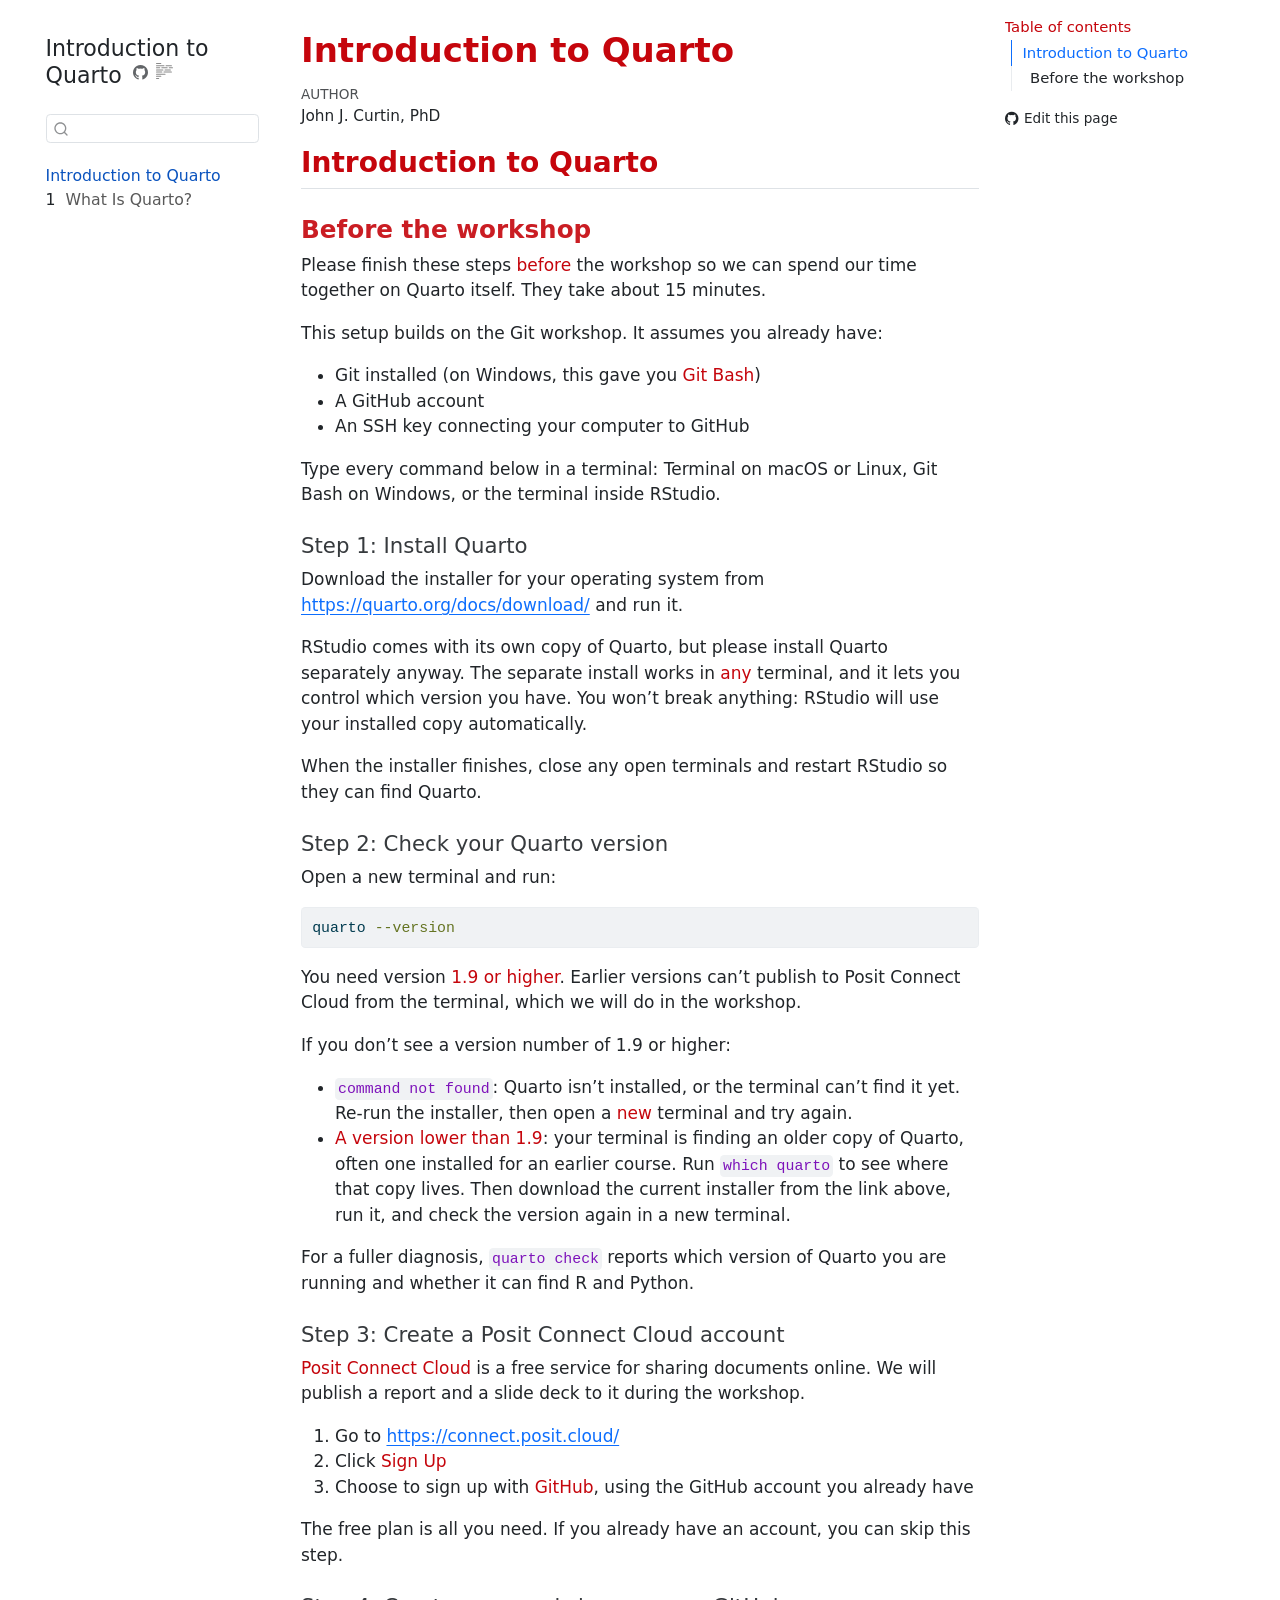
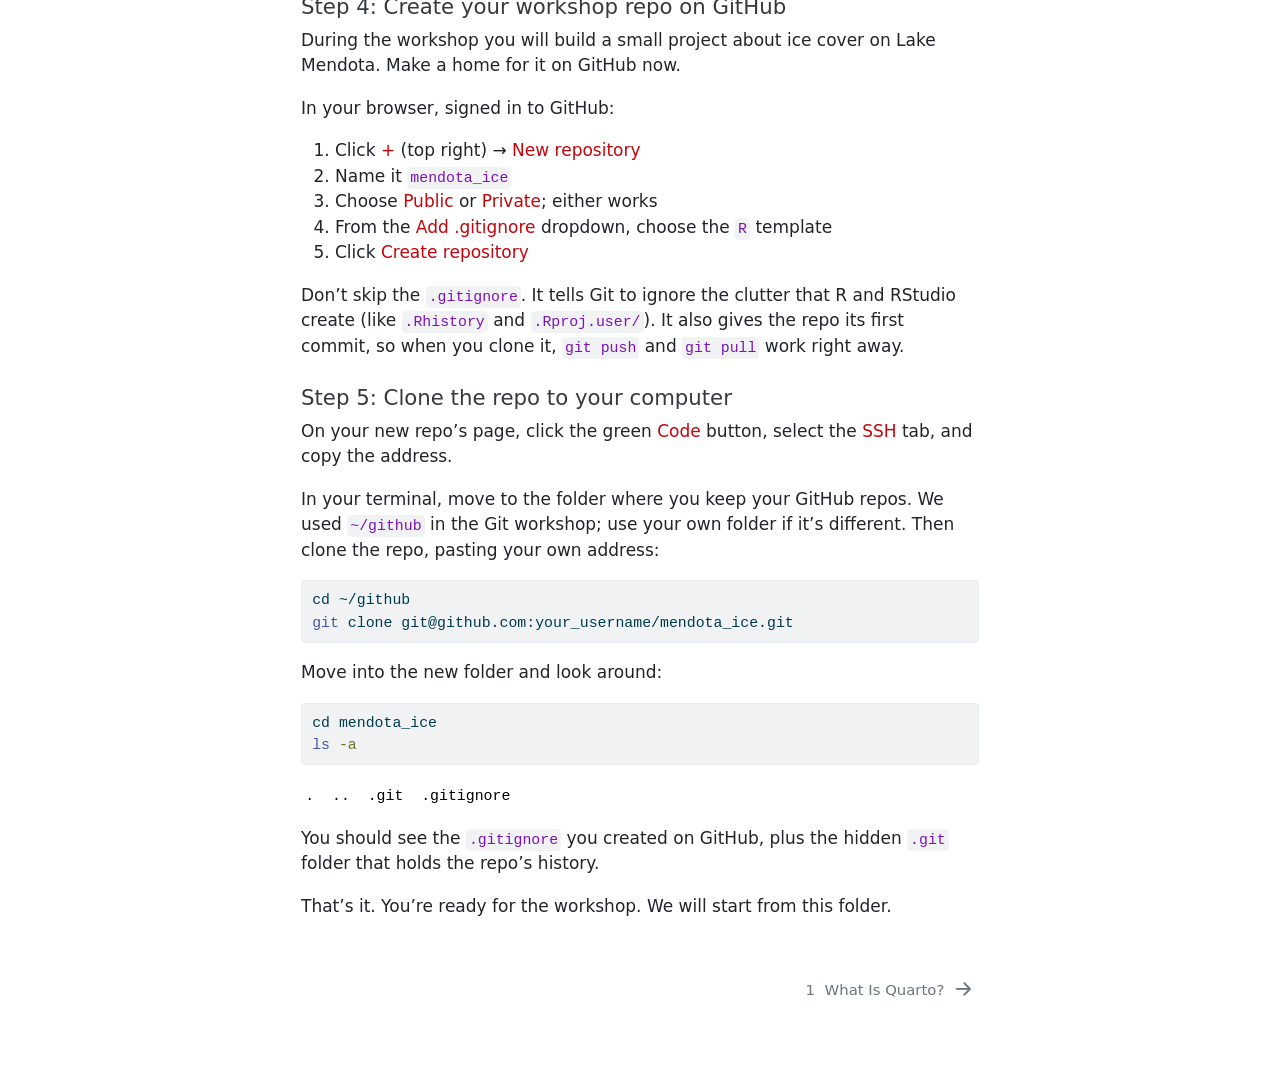
==== index.html @ 473c8447 "Built site for gh-pages" ====
<!DOCTYPE html>
<html xmlns="http://www.w3.org/1999/xhtml" lang="en" xml:lang="en"><head>

<meta charset="utf-8">
<meta name="generator" content="quarto-1.11.9">

<meta name="viewport" content="width=device-width, initial-scale=1.0, user-scalable=yes">

<meta name="author" content="John J. Curtin, PhD">

<title>Introduction to Quarto</title>
<style>
/* Default styles provided by pandoc.
** See https://pandoc.org/MANUAL.html#variables-for-html for config info.
*/
span.smallcaps{font-variant: small-caps;}
div.columns{display: flex; gap: 1.5em;}
div.column{flex: auto;}
@media screen {
div.columns{gap: min(4vw, 1.5em);}
div.column{overflow-x: auto;}
}
div.hanging-indent{margin-left: 1.5em; text-indent: -1.5em;}
ul.task-list{list-style: none;}
ul.task-list li input[type="checkbox"] {
  width: 0.8em;
  margin: 0 0.8em 0.2em -1em; /* quarto-specific, see https://github.com/quarto-dev/quarto-cli/issues/4556 */ 
  vertical-align: middle;
}
/* CSS for syntax highlighting */
html { -webkit-text-size-adjust: 100%; }
pre > code.sourceCode { white-space: pre; position: relative; }
pre > code.sourceCode > span { display: inline-block; line-height: 1.25; }
pre > code.sourceCode > span:empty { height: 1.2em; }
.sourceCode { overflow: visible; }
code.sourceCode > span { color: inherit; text-decoration: inherit; }
div.sourceCode { margin: 1em 0; }
pre.sourceCode { margin: 0; }
@media screen {
div.sourceCode { overflow: auto; }
}
@media print {
pre > code.sourceCode { white-space: pre-wrap; }
pre > code.sourceCode > span { text-indent: -5em; padding-left: 5em; }
}
pre.numberSource code
  { counter-reset: source-line 0; }
pre.numberSource code > span
  { position: relative; left: -4em; counter-increment: source-line; }
pre.numberSource code > span > a:first-child::before
  { content: counter(source-line);
    position: relative; left: -1em; text-align: right; vertical-align: baseline;
    border: none; display: inline-block;
    -webkit-touch-callout: none; -webkit-user-select: none;
    -khtml-user-select: none; -moz-user-select: none;
    -ms-user-select: none; user-select: none;
    padding: 0 4px; width: 4em;
  }
pre.numberSource { margin-left: 3em;  padding-left: 4px; }
div.sourceCode
  {   }
@media screen {
pre > code.sourceCode > span > a:first-child::before { text-decoration: underline; }
}
</style>


<script src="site_libs/quarto-nav/quarto-nav.js"></script>
<script src="site_libs/quarto-nav/headroom.min.js"></script>
<script src="site_libs/clipboard/clipboard.min.js"></script>
<script src="site_libs/quarto-search/autocomplete.umd.js"></script>
<script src="site_libs/quarto-search/fuse.min.js"></script>
<script src="site_libs/quarto-search/quarto-search.js"></script>
<meta name="quarto:offset" content="./">
<link href="./01_intro.html" rel="next">
<script src="site_libs/quarto-html/quarto.js" type="module"></script>
<script src="site_libs/quarto-html/tabsets/tabsets.js" type="module"></script>
<script src="site_libs/quarto-html/scrollable-regions/scrollable-regions.js" type="module"></script>
<script src="site_libs/quarto-html/popper.min.js"></script>
<script src="site_libs/quarto-html/tippy.umd.min.js"></script>
<script src="site_libs/quarto-html/anchor.min.js"></script>
<link href="site_libs/quarto-html/tippy.css" rel="stylesheet">
<link href="site_libs/quarto-html/quarto-syntax-highlighting-63b5708e65d6cd79cd7618c58d0c21e7.css" rel="stylesheet" id="quarto-text-highlighting-styles">
<script src="site_libs/bootstrap/bootstrap.min.js"></script>
<link href="site_libs/bootstrap/bootstrap-icons.css" rel="stylesheet">
<link href="site_libs/bootstrap/bootstrap-1d8401ff0d8d4c39815efe9fd2eba9a8.min.css" rel="stylesheet" append-hash="true" id="quarto-bootstrap" data-mode="light">
<script id="quarto-search-options" type="application/json">{
  "location": "sidebar",
  "copy-button": false,
  "collapse-after": 3,
  "panel-placement": "start",
  "type": "textbox",
  "limit": 50,
  "keyboard-shortcut": [
    "f",
    "/",
    "s"
  ],
  "show-item-context": false,
  "language": {
    "search-no-results-text": "No results",
    "search-matching-documents-text": "matching documents",
    "search-copy-link-title": "Copy link to search",
    "search-hide-matches-text": "Hide additional matches",
    "search-more-match-text": "more match in this document",
    "search-more-matches-text": "more matches in this document",
    "search-clear-button-title": "Clear",
    "search-text-placeholder": "",
    "search-detached-cancel-button-title": "Cancel",
    "search-submit-button-title": "Submit",
    "search-label": "Search"
  }
}</script>


<link rel="stylesheet" href="book.css">
<link rel="stylesheet" href="utilities.css">
</head>

<body class="nav-sidebar floating quarto-light"><a id="quarto-skip-link" class="visually-hidden-focusable" href="#quarto-document-content">Skip to main content</a>

<div id="quarto-search-results"></div>
  <header id="quarto-header" class="headroom fixed-top">
  <nav class="quarto-secondary-nav" aria-label="Toolbar">
    <div class="container-fluid d-flex">
      <button type="button" class="quarto-btn-toggle btn" data-bs-toggle="collapse" role="button" data-bs-target=".quarto-sidebar-collapse-item" aria-controls="quarto-sidebar" aria-expanded="false" aria-label="Toggle sidebar navigation" onclick="if (window.quartoToggleHeadroom) { window.quartoToggleHeadroom(); }">
        <i class="bi bi-layout-text-sidebar-reverse"></i>
      </button>
        <nav class="quarto-page-breadcrumbs" aria-label="Breadcrumbs"><ol class="breadcrumb"><li class="breadcrumb-item"><a href="./index.html">Introduction to Quarto</a></li></ol></nav>
        <a class="flex-grow-1" data-bs-toggle="collapse" data-bs-target=".quarto-sidebar-collapse-item" onclick="if (window.quartoToggleHeadroom) { window.quartoToggleHeadroom(); }">      
        </a>
      <button type="button" class="btn quarto-search-button" aria-label="Search" onclick="window.quartoOpenSearch();">
        <i class="bi bi-search"></i>
      </button>
    </div>
  </nav>
</header>
<!-- content -->
<div id="quarto-content" class="quarto-container page-columns page-rows-contents page-layout-article">
<!-- sidebar -->
  <nav id="quarto-sidebar" class="sidebar collapse collapse-horizontal quarto-sidebar-collapse-item sidebar-navigation floating overflow-auto" aria-label="Site">
    <div class="pt-lg-2 mt-2 text-left sidebar-header">
    <div class="sidebar-title mb-0 py-0">
      <a href="./">Introduction to Quarto</a> 
        <div class="sidebar-tools-main">
    <a href="https://github.com/jjcurtin/book_quarto" title="Source Code" class="quarto-navigation-tool px-1" aria-label="Source Code"><i class="bi bi-github"></i></a>
  <a href="" class="quarto-reader-toggle quarto-navigation-tool px-1" onclick="window.quartoToggleReader(); return false;" title="Toggle reader mode">
  <div class="quarto-reader-toggle-btn">
  <i class="bi"></i>
  </div>
</a>
</div>
    </div>
      </div>
        <div class="mt-2 flex-shrink-0 align-items-center">
        <div class="sidebar-search">
        <div id="quarto-search" class="" title="Search"></div>
        </div>
        </div>
    <div class="sidebar-menu-container"> 
    <ul class="list-unstyled mt-1">
        <li class="sidebar-item">
  <div class="sidebar-item-container"> 
  <a href="./index.html" class="sidebar-item-text sidebar-link active">
 <span class="menu-text">Introduction to Quarto</span></a>
  </div>
</li>
        <li class="sidebar-item">
  <div class="sidebar-item-container"> 
  <a href="./01_intro.html" class="sidebar-item-text sidebar-link">
 <span class="menu-text"><span class="chapter-number">1</span>&nbsp; <span class="chapter-title">What Is Quarto?</span></span></a>
  </div>
</li>
    </ul>
    </div>
</nav>
<div id="quarto-sidebar-glass" class="quarto-sidebar-collapse-item" data-bs-toggle="collapse" data-bs-target=".quarto-sidebar-collapse-item"></div>
<!-- margin-sidebar -->
    <div id="quarto-margin-sidebar" class="sidebar margin-sidebar">
        <nav id="TOC" role="doc-toc" aria-labelledby="toc-title" class="toc-active">
    <h2 id="toc-title">Table of contents</h2>
   
  <ul>
  <li><a href="#introduction-to-quarto" id="toc-introduction-to-quarto" class="nav-link active" data-scroll-target="#introduction-to-quarto">Introduction to Quarto</a>
  <ul class="collapse">
  <li><a href="#before-the-workshop" id="toc-before-the-workshop" class="nav-link" data-scroll-target="#before-the-workshop">Before the workshop</a></li>
  </ul></li>
  </ul>
<div class="toc-actions"><ul><li><a href="https://github.com/jjcurtin/book_quarto/edit/main/index.qmd" class="toc-action"><i class="bi bi-github"></i>Edit this page</a></li></ul></div></nav>
    </div>
<!-- main -->
<main class="content" id="quarto-document-content" tabindex="-1">

<header id="title-block-header" class="quarto-title-block default">
<div class="quarto-title">
<h1 class="title">Introduction to Quarto</h1>
</div>



<div class="quarto-title-meta">

    <div>
    <div class="quarto-title-meta-heading">Author</div>
    <div class="quarto-title-meta-contents">
             <p>John J. Curtin, PhD </p>
          </div>
  </div>
    
  
    
  </div>
  


</header>


<section id="introduction-to-quarto" class="level2 unnumbered">
<h2 class="unnumbered anchored" data-anchor-id="introduction-to-quarto">Introduction to Quarto</h2>
<!-- TODO: landing-page intro, how the book is organized (live vs. reference units), and the slide deck links table (see book_git/index.qmd) -->
<section id="before-the-workshop" class="level3">
<h3 class="anchored" data-anchor-id="before-the-workshop">Before the workshop</h3>
<p>Please finish these steps <span class="uwred">before</span> the workshop so we can spend our time together on Quarto itself. They take about 15 minutes.</p>
<p>This setup builds on the Git workshop. It assumes you already have:</p>
<ul>
<li>Git installed (on Windows, this gave you <span class="uwred">Git Bash</span>)</li>
<li>A GitHub account</li>
<li>An SSH key connecting your computer to GitHub</li>
</ul>
<p>Type every command below in a terminal: Terminal on macOS or Linux, Git Bash on Windows, or the terminal inside RStudio.</p>
<section id="step-1-install-quarto" class="level4">
<h4 class="anchored" data-anchor-id="step-1-install-quarto">Step 1: Install Quarto</h4>
<p>Download the installer for your operating system from <a href="https://quarto.org/docs/download/" class="uri">https://quarto.org/docs/download/</a> and run it.</p>
<p>RStudio comes with its own copy of Quarto, but please install Quarto separately anyway. The separate install works in <span class="uwred">any</span> terminal, and it lets you control which version you have. You won’t break anything: RStudio will use your installed copy automatically.</p>
<p>When the installer finishes, close any open terminals and restart RStudio so they can find Quarto.</p>
</section>
<section id="step-2-check-your-quarto-version" class="level4">
<h4 class="anchored" data-anchor-id="step-2-check-your-quarto-version">Step 2: Check your Quarto version</h4>
<p>Open a new terminal and run:</p>
<div class="code-copy-outer-scaffold"><div class="sourceCode" id="cb1"><pre class="sourceCode bash code-with-copy"><code class="sourceCode bash"><span id="cb1-1"><a href="#cb1-1" aria-hidden="true" tabindex="-1"></a><span class="ex">quarto</span> <span class="at">--version</span></span></code></pre></div><button title="Copy to Clipboard" class="code-copy-button"><i class="bi"></i></button></div>
<p>You need version <span class="uwred">1.9 or higher</span>. Earlier versions can’t publish to Posit Connect Cloud from the terminal, which we will do in the workshop.</p>
<p>If you don’t see a version number of 1.9 or higher:</p>
<ul>
<li><span class="uwred"><code>command not found</code></span>: Quarto isn’t installed, or the terminal can’t find it yet. Re-run the installer, then open a <span class="uwred">new</span> terminal and try again.</li>
<li><span class="uwred">A version lower than 1.9</span>: your terminal is finding an older copy of Quarto, often one installed for an earlier course. Run <code>which quarto</code> to see where that copy lives. Then download the current installer from the link above, run it, and check the version again in a new terminal.</li>
</ul>
<p>For a fuller diagnosis, <code>quarto check</code> reports which version of Quarto you are running and whether it can find R and Python.</p>
</section>
<section id="step-3-create-a-posit-connect-cloud-account" class="level4">
<h4 class="anchored" data-anchor-id="step-3-create-a-posit-connect-cloud-account">Step 3: Create a Posit Connect Cloud account</h4>
<p><span class="uwred">Posit Connect Cloud</span> is a free service for sharing documents online. We will publish a report and a slide deck to it during the workshop.</p>
<ol type="1">
<li>Go to <a href="https://connect.posit.cloud/" class="uri">https://connect.posit.cloud/</a></li>
<li>Click <span class="uwred">Sign Up</span></li>
<li>Choose to sign up with <span class="uwred">GitHub</span>, using the GitHub account you already have</li>
</ol>
<p>The free plan is all you need. If you already have an account, you can skip this step.</p>
</section>
<section id="step-4-create-your-workshop-repo-on-github" class="level4">
<h4 class="anchored" data-anchor-id="step-4-create-your-workshop-repo-on-github">Step 4: Create your workshop repo on GitHub</h4>
<p>During the workshop you will build a small project about ice cover on Lake Mendota. Make a home for it on GitHub now.</p>
<p>In your browser, signed in to GitHub:</p>
<ol type="1">
<li>Click <span class="uwred">+</span> (top right) → <span class="uwred">New repository</span></li>
<li>Name it <span class="uwred"><code>mendota_ice</code></span></li>
<li>Choose <span class="uwred">Public</span> or <span class="uwred">Private</span>; either works</li>
<li>From the <span class="uwred">Add .gitignore</span> dropdown, choose the <span class="uwred"><code>R</code></span> template</li>
<li>Click <span class="uwred">Create repository</span></li>
</ol>
<p>Don’t skip the <code>.gitignore</code>. It tells Git to ignore the clutter that R and RStudio create (like <code>.Rhistory</code> and <code>.Rproj.user/</code>). It also gives the repo its first commit, so when you clone it, <code>git push</code> and <code>git pull</code> work right away.</p>
</section>
<section id="step-5-clone-the-repo-to-your-computer" class="level4">
<h4 class="anchored" data-anchor-id="step-5-clone-the-repo-to-your-computer">Step 5: Clone the repo to your computer</h4>
<p>On your new repo’s page, click the green <span class="uwred">Code</span> button, select the <span class="uwred">SSH</span> tab, and copy the address.</p>
<p>In your terminal, move to the folder where you keep your GitHub repos. We used <code>~/github</code> in the Git workshop; use your own folder if it’s different. Then clone the repo, pasting your own address:</p>
<div class="code-copy-outer-scaffold"><div class="sourceCode" id="cb2"><pre class="sourceCode bash code-with-copy"><code class="sourceCode bash"><span id="cb2-1"><a href="#cb2-1" aria-hidden="true" tabindex="-1"></a><span class="bu">cd</span> ~/github</span>
<span id="cb2-2"><a href="#cb2-2" aria-hidden="true" tabindex="-1"></a><span class="fu">git</span> clone git@github.com:your_username/mendota_ice.git</span></code></pre></div><button title="Copy to Clipboard" class="code-copy-button"><i class="bi"></i></button></div>
<p>Move into the new folder and look around:</p>
<div class="code-copy-outer-scaffold"><div class="sourceCode" id="cb3"><pre class="sourceCode bash code-with-copy"><code class="sourceCode bash"><span id="cb3-1"><a href="#cb3-1" aria-hidden="true" tabindex="-1"></a><span class="bu">cd</span> mendota_ice</span>
<span id="cb3-2"><a href="#cb3-2" aria-hidden="true" tabindex="-1"></a><span class="fu">ls</span> <span class="at">-a</span></span></code></pre></div><button title="Copy to Clipboard" class="code-copy-button"><i class="bi"></i></button></div>
<pre><code>.  ..  .git  .gitignore</code></pre>
<p>You should see the <code>.gitignore</code> you created on GitHub, plus the hidden <code>.git</code> folder that holds the repo’s history.</p>
<p>That’s it. You’re ready for the workshop. We will start from this folder.</p>


</section>
</section>
</section>

</main> <!-- /main -->
<script id="quarto-html-after-body" type="application/javascript">
  window.document.addEventListener("DOMContentLoaded", function (event) {
    const icon = "";
    const anchorJS = new window.AnchorJS();
    anchorJS.options = {
      placement: 'right',
      icon: icon
    };
    anchorJS.add('.anchored');
    const isCodeAnnotation = (el) => {
      for (const clz of el.classList) {
        if (clz.startsWith('code-annotation-')) {                     
          return true;
        }
      }
      return false;
    }
    const onCopySuccess = function(e) {
      // button target
      const button = e.trigger;
      // don't keep focus
      button.blur();
      // flash "checked"
      button.classList.add('code-copy-button-checked');
      var currentTitle = button.getAttribute("title");
      button.setAttribute("title", "Copied!");
      let tooltip;
      if (window.bootstrap) {
        button.setAttribute("data-bs-toggle", "tooltip");
        button.setAttribute("data-bs-placement", "left");
        button.setAttribute("data-bs-title", "Copied!");
        tooltip = new bootstrap.Tooltip(button, 
          { trigger: "manual", 
            customClass: "code-copy-button-tooltip",
            offset: [0, -8]});
        tooltip.show();    
      }
      setTimeout(function() {
        if (tooltip) {
          tooltip.hide();
          button.removeAttribute("data-bs-title");
          button.removeAttribute("data-bs-toggle");
          button.removeAttribute("data-bs-placement");
        }
        button.setAttribute("title", currentTitle);
        button.classList.remove('code-copy-button-checked');
      }, 1000);
      // clear code selection
      e.clearSelection();
    }
    const getTextToCopy = function(trigger) {
      const outerScaffold = trigger.parentElement.cloneNode(true);
      const codeEl = outerScaffold.querySelector('code');
      for (const childEl of codeEl.children) {
        if (isCodeAnnotation(childEl)) {
          childEl.remove();
        }
      }
      return codeEl.innerText;
    }
    const clipboard = new window.ClipboardJS('.code-copy-button:not([data-in-quarto-modal])', {
      text: getTextToCopy
    });
    clipboard.on('success', onCopySuccess);
    if (window.document.getElementById('quarto-embedded-source-code-modal')) {
      const clipboardModal = new window.ClipboardJS('.code-copy-button[data-in-quarto-modal]', {
        text: getTextToCopy,
        container: window.document.getElementById('quarto-embedded-source-code-modal')
      });
      clipboardModal.on('success', onCopySuccess);
    }
      var localhostRegex = new RegExp(/^(?:http|https):\/\/localhost\:?[0-9]*\//);
      var mailtoRegex = new RegExp(/^mailto:/);
        var filterRegex = new RegExp("https:\/\/jjcurtin\.github\.io\/book_quarto\/");
      var isInternal = (href) => {
          return filterRegex.test(href) || localhostRegex.test(href) || mailtoRegex.test(href);
      }
      // Inspect non-navigation links and adorn them if external
      window.quartoDecorateExternalLinks = function (root) {
     var links = (root || window.document).querySelectorAll('a[href]:not(.nav-link):not(.navbar-brand):not(.toc-action):not(.sidebar-link):not(.sidebar-item-toggle):not(.pagination-link):not(.no-external):not([aria-hidden]):not(.dropdown-item):not(.quarto-navigation-tool):not(.about-link)');
      for (var i=0; i<links.length; i++) {
        const link = links[i];
        if (!isInternal(link.href)) {
          // undo the damage that might have been done by quarto-nav.js in the case of
          // links that we want to consider external
          if (link.dataset.originalHref !== undefined) {
            link.href = link.dataset.originalHref;
          }
          if (!link.classList.contains('no-external-icon')) {
          }
        }
      }
      };
      window.quartoDecorateExternalLinks(window.document);
    // Esc closes the popup (WCAG 1.4.13) and focus leaving both trigger and
    // popup closes it (WCAG 2.4.11); tippy handles neither for interactive popups.
    const hideOnEscAndFocusOut = {
      name: 'hideOnEscAndFocusOut',
      defaultValue: true,
      fn(instance) {
        const dismiss = () => {
          // A show scheduled by the trigger delay would otherwise reopen it
          instance.clearDelayTimeouts();
          instance.hide();
        };
        const onKeyDown = (event) => {
          if (event.key !== 'Escape') {
            return;
          }
          // Keep Esc from also reaching page handlers (e.g. reveal.js overview),
          // except an open reveal.js slide menu, which Esc should close too.
          // The menu handles keys only when its keyboard option is on.
          const menuHandlesEsc = window.Reveal?.getPlugin?.('menu')?.isOpen() &&
            window.Reveal.getConfig().menu?.keyboard !== false;
          if (!menuHandlesEsc) {
            event.stopPropagation();
          }
          if (instance.popper.contains(window.document.activeElement)) {
            // Disabled while refocusing so the focus trigger does not reopen it
            instance.disable();
            instance.reference.focus();
            instance.enable();
          }
          dismiss();
        };
        const onFocusOut = (event) => {
          const target = event.relatedTarget;
          if (target && !instance.reference.contains(target) &&
              !instance.popper.contains(target)) {
            dismiss();
          }
        };
        // On the trigger too: a click trigger (code-annotations: select) has no
        // blur handling. Attached for the instance's lifetime so leaving the
        // trigger also cancels a show still pending on the trigger delay.
        instance.reference.addEventListener('focusout', onFocusOut);
        return {
          onShow() {
            window.document.addEventListener('keydown', onKeyDown, true);
            instance.popper.addEventListener('focusout', onFocusOut);
          },
          onHide() {
            window.document.removeEventListener('keydown', onKeyDown, true);
            instance.popper.removeEventListener('focusout', onFocusOut);
          },
          onDestroy() {
            instance.reference.removeEventListener('focusout', onFocusOut);
          },
        };
      },
    };
    function tippyHover(el, contentFn, onTriggerFn, onUntriggerFn) {
      const config = {
        allowHTML: true,
        maxWidth: 500,
        delay: 100,
        arrow: false,
        appendTo: function(el) {
            return el.parentElement;
        },
        interactive: true,
        interactiveBorder: 10,
        theme: 'quarto',
        placement: 'bottom-start',
        plugins: [hideOnEscAndFocusOut],
      };
      if (contentFn) {
        config.content = contentFn;
      }
      if (onTriggerFn) {
        config.onTrigger = onTriggerFn;
      }
      if (onUntriggerFn) {
        config.onUntrigger = onUntriggerFn;
      }
      window.tippy(el, config); 
    }
    const noterefs = window.document.querySelectorAll('a[role="doc-noteref"]');
    for (var i=0; i<noterefs.length; i++) {
      const ref = noterefs[i];
      tippyHover(ref, function() {
        // use id or data attribute instead here
        let href = ref.getAttribute('data-footnote-href') || ref.getAttribute('href');
        try { href = new URL(href).hash; } catch {}
        const id = href.replace(/^#\/?/, "");
        const note = window.document.getElementById(id);
        if (note) {
          return note.innerHTML;
        } else {
          return "";
        }
      });
    }
    const xrefs = window.document.querySelectorAll('a.quarto-xref');
    const processXRef = (id, note) => {
      // Strip column container classes
      const stripColumnClz = (el) => {
        el.classList.remove("page-full", "page-columns");
        if (el.children) {
          for (const child of el.children) {
            stripColumnClz(child);
          }
        }
      }
      stripColumnClz(note)
      if (id === null || id.startsWith('sec-')) {
        // Special case sections, only their first couple elements
        const container = document.createElement("div");
        if (note.children && note.children.length > 2) {
          container.appendChild(note.children[0].cloneNode(true));
          for (let i = 1; i < note.children.length; i++) {
            const child = note.children[i];
            if (child.tagName === "P" && child.innerText === "") {
              continue;
            } else {
              container.appendChild(child.cloneNode(true));
              break;
            }
          }
          if (window.Quarto?.typesetMath) {
            window.Quarto.typesetMath(container);
          }
          return container.innerHTML
        } else {
          if (window.Quarto?.typesetMath) {
            window.Quarto.typesetMath(note);
          }
          return note.innerHTML;
        }
      } else {
        // Remove any anchor links if they are present
        const anchorLink = note.querySelector('a.anchorjs-link');
        if (anchorLink) {
          anchorLink.remove();
        }
        if (window.Quarto?.typesetMath) {
          window.Quarto.typesetMath(note);
        }
        if (note.classList.contains("callout")) {
          return note.outerHTML;
        } else {
          return note.innerHTML;
        }
      }
    }
    for (var i=0; i<xrefs.length; i++) {
      const xref = xrefs[i];
      tippyHover(xref, undefined, function(instance) {
        instance.disable();
        let url = xref.getAttribute('href');
        let hash = undefined; 
        if (url.startsWith('#')) {
          hash = url;
        } else {
          try { hash = new URL(url).hash; } catch {}
        }
        if (hash) {
          const id = hash.replace(/^#\/?/, "");
          const note = window.document.getElementById(id);
          if (note !== null) {
            try {
              const html = processXRef(id, note.cloneNode(true));
              instance.setContent(html);
            } finally {
              instance.enable();
              instance.show();
            }
          } else {
            // See if we can fetch this
            fetch(url.split('#')[0])
            .then(res => res.text())
            .then(html => {
              const parser = new DOMParser();
              const htmlDoc = parser.parseFromString(html, "text/html");
              const note = htmlDoc.getElementById(id);
              if (note !== null) {
                const html = processXRef(id, note);
                instance.setContent(html);
              } 
            }).finally(() => {
              instance.enable();
              instance.show();
            });
          }
        } else {
          // See if we can fetch a full url (with no hash to target)
          // This is a special case and we should probably do some content thinning / targeting
          fetch(url)
          .then(res => res.text())
          .then(html => {
            const parser = new DOMParser();
            const htmlDoc = parser.parseFromString(html, "text/html");
            const note = htmlDoc.querySelector('main.content');
            if (note !== null) {
              // This should only happen for chapter cross references
              // (since there is no id in the URL)
              // remove the first header
              if (note.children.length > 0 && note.children[0].tagName === "HEADER") {
                note.children[0].remove();
              }
              const html = processXRef(null, note);
              instance.setContent(html);
            } 
          }).finally(() => {
            instance.enable();
            instance.show();
          });
        }
      }, function(instance) {
      });
    }
        let selectedAnnoteEl;
        const selectorForAnnotation = ( cell, annotation) => {
          let cellAttr = 'data-code-cell="' + cell + '"';
          let lineAttr = 'data-code-annotation="' +  annotation + '"';
          const selector = 'span[' + cellAttr + '][' + lineAttr + ']';
          return selector;
        }
        const selectCodeLines = (annoteEl) => {
          const doc = window.document;
          const targetCell = annoteEl.getAttribute("data-target-cell");
          const targetAnnotation = annoteEl.getAttribute("data-target-annotation");
          const annoteSpan = window.document.querySelector(selectorForAnnotation(targetCell, targetAnnotation));
          const lines = annoteSpan.getAttribute("data-code-lines").split(",");
          const lineIds = lines.map((line) => {
            return targetCell + "-" + line;
          })
          // Each band is positioned against its own containing block, which is
          // not the offsetParent of the lines, so place it from client rects.
          const placeBand = (band, firstEl, lastEl, codeBlock) => {
            const container = band.offsetParent;
            if (container === null) {
              return;
            }
            const containerRect = container.getBoundingClientRect();
            // Reveal.js scales slides with a transform, so convert client
            // pixels back to the CSS pixels of the container.
            const scale = containerRect.height / container.offsetHeight || 1;
            const firstRect = firstEl.getBoundingClientRect();
            const lastRect = lastEl.getBoundingClientRect();
            const top = (firstRect.top - containerRect.top) / scale - container.clientTop + container.scrollTop;
            const height = (lastRect.bottom - firstRect.top) / scale;
            band.style.top = top - 2 + "px";
            band.style.height = height + 4 + "px";
            if (codeBlock) {
              // Without the copy button wrapper, the containing block is wider
              // than the code block, so span the code block explicitly.
              const blockRect = codeBlock.getBoundingClientRect();
              band.style.left = (blockRect.left - containerRect.left) / scale - container.clientLeft + container.scrollLeft + "px";
              band.style.width = blockRect.width / scale + "px";
            }
          };
          if (lineIds.length > 0) {
            const el = window.document.getElementById(lineIds[0]);
            const lastEl = window.document.getElementById(lineIds[lineIds.length - 1]);
            const parent = el.parentElement.parentElement;
            // cook up a div (if necessary) and position it
            let div = window.document.getElementById("code-annotation-line-highlight");
            if (div === null) {
              div = window.document.createElement("div");
              div.setAttribute("id", "code-annotation-line-highlight");
              div.style.position = 'absolute';
              parent.appendChild(div);
            }
            placeBand(div, el, lastEl, parent.closest("div.sourceCode") || parent);
            let gutterDiv = window.document.getElementById("code-annotation-line-highlight-gutter");
            if (gutterDiv === null) {
              gutterDiv = window.document.createElement("div");
              gutterDiv.setAttribute("id", "code-annotation-line-highlight-gutter");
              gutterDiv.style.position = 'absolute';
              const codeCell = window.document.getElementById(targetCell);
              const gutter = codeCell.querySelector('.code-annotation-gutter');
              gutter.appendChild(gutterDiv);
            }
            placeBand(gutterDiv, el, lastEl);
            selectedAnnoteEl = annoteEl;
          }
        };
        const unselectCodeLines = () => {
          const elementsIds = ["code-annotation-line-highlight", "code-annotation-line-highlight-gutter"];
          elementsIds.forEach((elId) => {
            const div = window.document.getElementById(elId);
            if (div) {
              div.remove();
            }
          });
          selectedAnnoteEl = undefined;
        };
          // Handle positioning of the toggle
      window.addEventListener(
        "resize",
        throttle(() => {
          elRect = undefined;
          if (selectedAnnoteEl) {
            selectCodeLines(selectedAnnoteEl);
          }
        }, 10)
      );
      function throttle(fn, ms) {
      let throttle = false;
      let timer;
        return (...args) => {
          if(!throttle) { // first call gets through
              fn.apply(this, args);
              throttle = true;
          } else { // all the others get throttled
              if(timer) clearTimeout(timer); // cancel #2
              timer = setTimeout(() => {
                fn.apply(this, args);
                timer = throttle = false;
              }, ms);
          }
        };
      }
        // Attach click handler to the DT
        const annoteDls = window.document.querySelectorAll('dt[data-target-cell]');
        for (const annoteDlNode of annoteDls) {
          annoteDlNode.addEventListener('click', (event) => {
            const clickedEl = event.target;
            if (clickedEl !== selectedAnnoteEl) {
              unselectCodeLines();
              const activeEl = window.document.querySelector('dt[data-target-cell].code-annotation-active');
              if (activeEl) {
                activeEl.classList.remove('code-annotation-active');
              }
              selectCodeLines(clickedEl);
              clickedEl.classList.add('code-annotation-active');
            } else {
              // Unselect the line
              unselectCodeLines();
              clickedEl.classList.remove('code-annotation-active');
            }
          });
        }
    const findCites = (el) => {
      const parentEl = el.parentElement;
      if (parentEl) {
        const cites = parentEl.dataset.cites;
        if (cites) {
          return {
            el,
            cites: cites.split(' ')
          };
        } else {
          return findCites(el.parentElement)
        }
      } else {
        return undefined;
      }
    };
    var bibliorefs = window.document.querySelectorAll('a[role="doc-biblioref"]');
    for (var i=0; i<bibliorefs.length; i++) {
      const ref = bibliorefs[i];
      const citeInfo = findCites(ref);
      if (citeInfo) {
        tippyHover(citeInfo.el, function() {
          var popup = window.document.createElement('div');
          citeInfo.cites.forEach(function(cite) {
            var citeDiv = window.document.createElement('div');
            citeDiv.classList.add('hanging-indent');
            citeDiv.classList.add('csl-entry');
            var biblioDiv = window.document.getElementById('ref-' + cite);
            if (biblioDiv) {
              citeDiv.innerHTML = biblioDiv.innerHTML;
            }
            popup.appendChild(citeDiv);
          });
          return popup.innerHTML;
        });
      }
    }
  });
  </script>
  <script type="application/javascript">
  window.quartoScrollableRegionsLabels = {"code":"Scrollable code","output":"Scrollable output"};
  </script>
<nav class="page-navigation" aria-label="Page">
  <div class="nav-page nav-page-previous">
  </div>
  <div class="nav-page nav-page-next">
      <a href="./01_intro.html" class="pagination-link" aria-label="What Is Quarto?">
        <span class="nav-page-text"><span class="chapter-number">1</span>&nbsp; <span class="chapter-title">What Is Quarto?</span></span> <i class="bi bi-arrow-right-short"></i>
      </a>
  </div>
</nav>
</div> <!-- /content -->




<footer class="footer"><div class="nav-footer"><div class="nav-footer-center"><div class="toc-actions d-sm-block d-md-none"><ul><li><a href="https://github.com/jjcurtin/book_quarto/edit/main/index.qmd" class="toc-action"><i class="bi bi-github"></i>Edit this page</a></li></ul></div></div></div></footer></body></html>
---- site_libs/quarto-html/tippy.css ----
.tippy-box[data-animation=fade][data-state=hidden]{opacity:0}[data-tippy-root]{max-width:calc(100vw - 10px)}.tippy-box{position:relative;background-color:#333;color:#fff;border-radius:4px;font-size:14px;line-height:1.4;white-space:normal;outline:0;transition-property:transform,visibility,opacity}.tippy-box[data-placement^=top]>.tippy-arrow{bottom:0}.tippy-box[data-placement^=top]>.tippy-arrow:before{bottom:-7px;left:0;border-width:8px 8px 0;border-top-color:initial;transform-origin:center top}.tippy-box[data-placement^=bottom]>.tippy-arrow{top:0}.tippy-box[data-placement^=bottom]>.tippy-arrow:before{top:-7px;left:0;border-width:0 8px 8px;border-bottom-color:initial;transform-origin:center bottom}.tippy-box[data-placement^=left]>.tippy-arrow{right:0}.tippy-box[data-placement^=left]>.tippy-arrow:before{border-width:8px 0 8px 8px;border-left-color:initial;right:-7px;transform-origin:center left}.tippy-box[data-placement^=right]>.tippy-arrow{left:0}.tippy-box[data-placement^=right]>.tippy-arrow:before{left:-7px;border-width:8px 8px 8px 0;border-right-color:initial;transform-origin:center right}.tippy-box[data-inertia][data-state=visible]{transition-timing-function:cubic-bezier(.54,1.5,.38,1.11)}.tippy-arrow{width:16px;height:16px;color:#333}.tippy-arrow:before{content:"";position:absolute;border-color:transparent;border-style:solid}.tippy-content{position:relative;padding:5px 9px;z-index:1}
---- site_libs/quarto-html/quarto-syntax-highlighting-63b5708e65d6cd79cd7618c58d0c21e7.css ----
/* quarto syntax highlight colors */
:root {
  --quarto-hl-ot-color: #003B4F;
  --quarto-hl-at-color: #657422;
  --quarto-hl-ss-color: #20794D;
  --quarto-hl-an-color: #5E5E5E;
  --quarto-hl-fu-color: #4758AB;
  --quarto-hl-st-color: #20794D;
  --quarto-hl-cf-color: #003B4F;
  --quarto-hl-op-color: #5E5E5E;
  --quarto-hl-er-color: #AD0000;
  --quarto-hl-bn-color: #AD0000;
  --quarto-hl-al-color: #AD0000;
  --quarto-hl-va-color: #111111;
  --quarto-hl-bu-color: inherit;
  --quarto-hl-ex-color: inherit;
  --quarto-hl-pp-color: #AD0000;
  --quarto-hl-in-color: #5E5E5E;
  --quarto-hl-vs-color: #20794D;
  --quarto-hl-wa-color: #5E5E5E;
  --quarto-hl-do-color: #5E5E5E;
  --quarto-hl-im-color: #00769E;
  --quarto-hl-ch-color: #20794D;
  --quarto-hl-dt-color: #AD0000;
  --quarto-hl-fl-color: #AD0000;
  --quarto-hl-co-color: #5E5E5E;
  --quarto-hl-cv-color: #5E5E5E;
  --quarto-hl-cn-color: #8f5902;
  --quarto-hl-sc-color: #5E5E5E;
  --quarto-hl-dv-color: #AD0000;
  --quarto-hl-kw-color: #003B4F;
}

/* other quarto variables */
:root {
  --quarto-font-monospace: SFMono-Regular, Menlo, Monaco, Consolas, "Liberation Mono", "Courier New", monospace;
}

/* syntax highlight based on Pandoc's rules */
pre > code.sourceCode > span {
  color: #003B4F;
}

code.sourceCode > span {
  color: #003B4F;
}

div.sourceCode,
div.sourceCode pre.sourceCode {
  color: #003B4F;
}

/* Normal */
code span {
  color: #003B4F;
}

/* Alert */
code span.al {
  color: #AD0000;
  font-style: inherit;
}

/* Annotation */
code span.an {
  color: #5E5E5E;
  font-style: inherit;
}

/* Attribute */
code span.at {
  color: #657422;
  font-style: inherit;
}

/* BaseN */
code span.bn {
  color: #AD0000;
  font-style: inherit;
}

/* BuiltIn */
code span.bu {
  font-style: inherit;
}

/* ControlFlow */
code span.cf {
  color: #003B4F;
  font-weight: bold;
  font-style: inherit;
}

/* Char */
code span.ch {
  color: #20794D;
  font-style: inherit;
}

/* Constant */
code span.cn {
  color: #8f5902;
  font-style: inherit;
}

/* Comment */
code span.co {
  color: #5E5E5E;
  font-style: inherit;
}

/* CommentVar */
code span.cv {
  color: #5E5E5E;
  font-style: italic;
}

/* Documentation */
code span.do {
  color: #5E5E5E;
  font-style: italic;
}

/* DataType */
code span.dt {
  color: #AD0000;
  font-style: inherit;
}

/* DecVal */
code span.dv {
  color: #AD0000;
  font-style: inherit;
}

/* Error */
code span.er {
  color: #AD0000;
  font-style: inherit;
}

/* Extension */
code span.ex {
  font-style: inherit;
}

/* Float */
code span.fl {
  color: #AD0000;
  font-style: inherit;
}

/* Function */
code span.fu {
  color: #4758AB;
  font-style: inherit;
}

/* Import */
code span.im {
  color: #00769E;
  font-style: inherit;
}

/* Information */
code span.in {
  color: #5E5E5E;
  font-style: inherit;
}

/* Keyword */
code span.kw {
  color: #003B4F;
  font-weight: bold;
  font-style: inherit;
}

/* Operator */
code span.op {
  color: #5E5E5E;
  font-style: inherit;
}

/* Other */
code span.ot {
  color: #003B4F;
  font-style: inherit;
}

/* Preprocessor */
code span.pp {
  color: #AD0000;
  font-style: inherit;
}

/* SpecialChar */
code span.sc {
  color: #5E5E5E;
  font-style: inherit;
}

/* SpecialString */
code span.ss {
  color: #20794D;
  font-style: inherit;
}

/* String */
code span.st {
  color: #20794D;
  font-style: inherit;
}

/* Variable */
code span.va {
  color: #111111;
  font-style: inherit;
}

/* VerbatimString */
code span.vs {
  color: #20794D;
  font-style: inherit;
}

/* Warning */
code span.wa {
  color: #5E5E5E;
  font-style: italic;
}

.prevent-inlining {
  content: "</";
}

/*# sourceMappingURL=054cc16b9e9817627be6994582d2ffb5.css.map */
---- book.css ----
/* Theme for the book (HTML) format.
   Shared utility classes live in utilities.css (loaded alongside this file). */

h1 {
    color: #c5050c;
    }

h2 {
 color: #c5050c !important;
}
  
h3 {
 color: #c5050c !important;
 } 

.cell-output {
  background-color: honeydew;
  border-radius: 4px;
}
---- utilities.css ----
/* Shared utility classes — KEEP IDENTICAL in slide_decks/ and book_git/.
   Opt-in classes used in .qmd; valid in both reveal.js slides and the HTML book. */

/* Text color (.green renders forestgreen) */
.uwred { color: #c5050c !important; }
.red   { color: red !important; }
.green { color: forestgreen !important; }
.blue  { color: blue !important; }
.teal  { color: teal !important; }
.gray  { color: gray !important; }

/* Vertical spacers (finer than <br>): <div class="gap-sm"></div> */
.gap-xs { height: 0.25rem; }
.gap-sm { height: 0.5rem; }
.gap-md { height: 1rem; }
.gap-lg { height: 1.5rem; }

/* Table highlight fill:
   <tr class="hl"> for a row, or class="hl" on each cell for a column */
table tr.hl td,
table td.hl,
table th.hl { background-color: #ffe08a !important; }

/* Callouts render normally by default. Opt in by wrapping the callout:
   ::: {.callout-corner}  -> small fixed box in the bottom-left
   ::: {.callout-wide}    -> force full-width normal flow */
.callout-corner .callout {
  position: absolute;
  left: 0%;
  bottom: 0%;
  width: 300px;
  height: auto;
}

.callout-wide .callout {
  position: static !important;
  width: 100% !important;
}
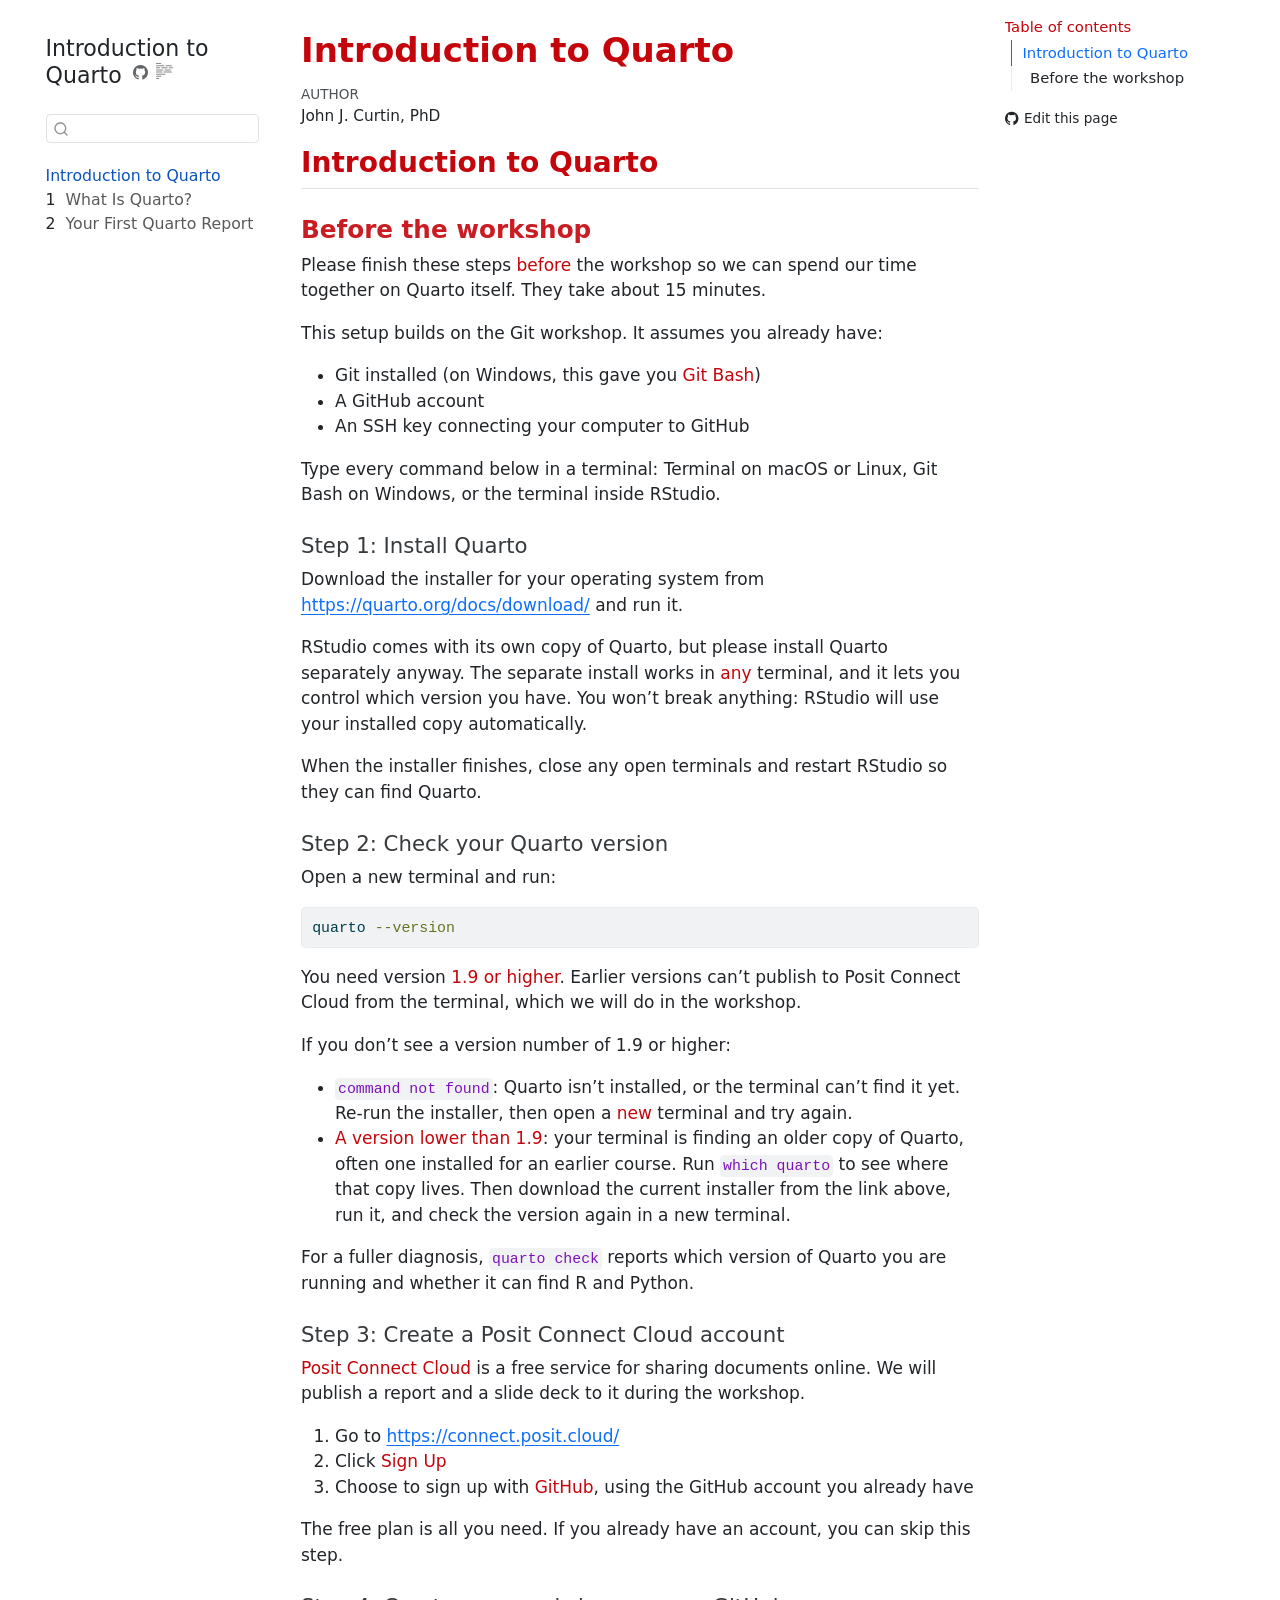
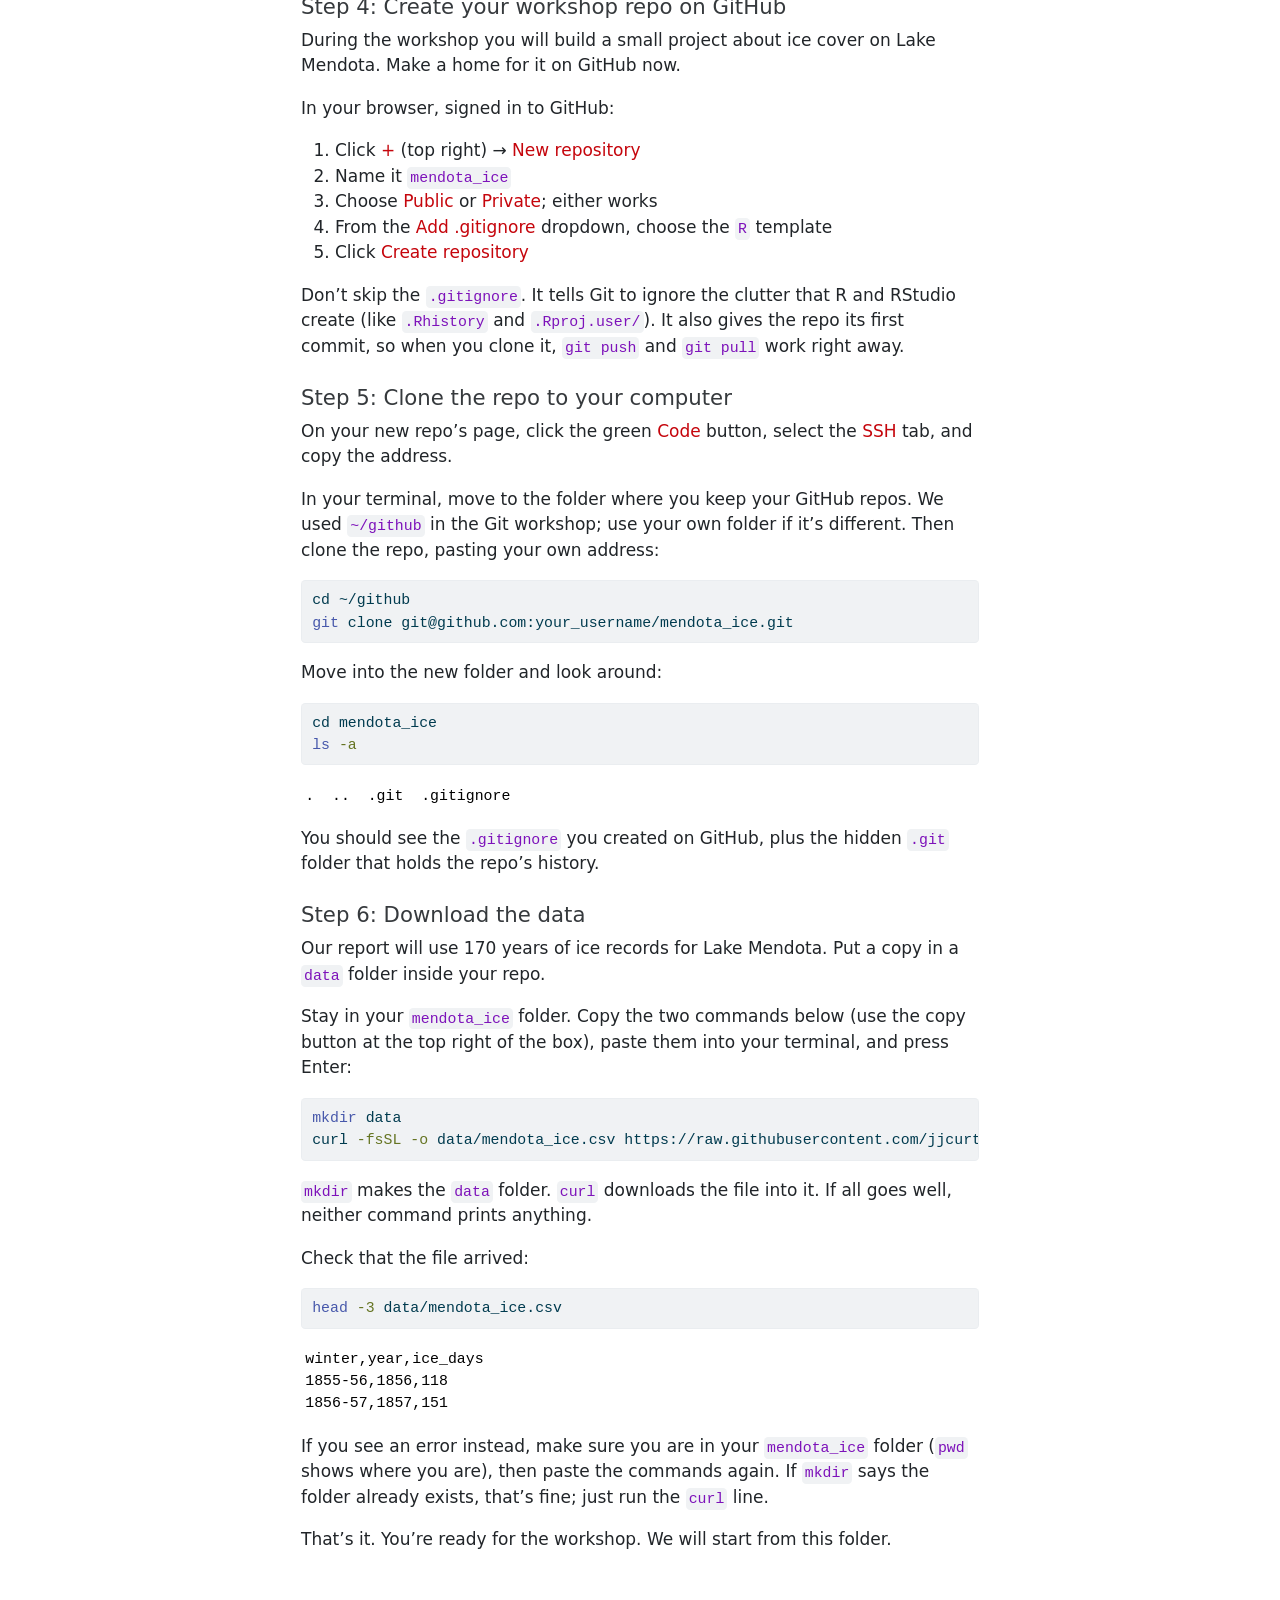
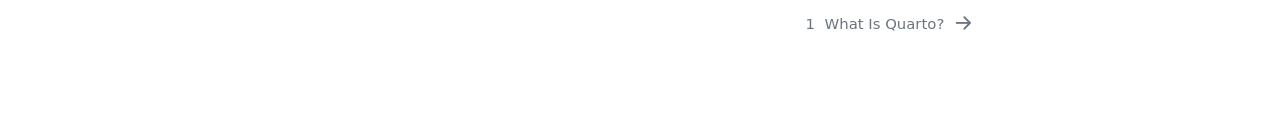
==== commit e15ba083: "Built site for gh-pages" ====
--- a/index.html
+++ b/index.html
@@ -169,6 +169,12 @@
   <div class="sidebar-item-container"> 
   <a href="./01_intro.html" class="sidebar-item-text sidebar-link">
  <span class="menu-text"><span class="chapter-number">1</span>&nbsp; <span class="chapter-title">What Is Quarto?</span></span></a>
+  </div>
+</li>
+        <li class="sidebar-item">
+  <div class="sidebar-item-container"> 
+  <a href="./02_report.html" class="sidebar-item-text sidebar-link">
+ <span class="menu-text"><span class="chapter-number">2</span>&nbsp; <span class="chapter-title">Your First Quarto Report</span></span></a>
   </div>
 </li>
     </ul>
@@ -281,6 +287,20 @@
 <span id="cb3-2"><a href="#cb3-2" aria-hidden="true" tabindex="-1"></a><span class="fu">ls</span> <span class="at">-a</span></span></code></pre></div><button title="Copy to Clipboard" class="code-copy-button"><i class="bi"></i></button></div>
 <pre><code>.  ..  .git  .gitignore</code></pre>
 <p>You should see the <code>.gitignore</code> you created on GitHub, plus the hidden <code>.git</code> folder that holds the repo’s history.</p>
+</section>
+<section id="step-6-download-the-data" class="level4">
+<h4 class="anchored" data-anchor-id="step-6-download-the-data">Step 6: Download the data</h4>
+<p>Our report will use 170 years of ice records for Lake Mendota. Put a copy in a <code>data</code> folder inside your repo.</p>
+<p>Stay in your <code>mendota_ice</code> folder. Copy the two commands below (use the copy button at the top right of the box), paste them into your terminal, and press Enter:</p>
+<div class="code-copy-outer-scaffold"><div class="sourceCode" id="cb5"><pre class="sourceCode bash code-with-copy"><code class="sourceCode bash"><span id="cb5-1"><a href="#cb5-1" aria-hidden="true" tabindex="-1"></a><span class="fu">mkdir</span> data</span>
+<span id="cb5-2"><a href="#cb5-2" aria-hidden="true" tabindex="-1"></a><span class="ex">curl</span> <span class="at">-fsSL</span> <span class="at">-o</span> data/mendota_ice.csv https://raw.githubusercontent.com/jjcurtin/book_quarto/main/data/mendota_ice.csv</span></code></pre></div><button title="Copy to Clipboard" class="code-copy-button"><i class="bi"></i></button></div>
+<p><code>mkdir</code> makes the <code>data</code> folder. <code>curl</code> downloads the file into it. If all goes well, neither command prints anything.</p>
+<p>Check that the file arrived:</p>
+<div class="code-copy-outer-scaffold"><div class="sourceCode" id="cb6"><pre class="sourceCode bash code-with-copy"><code class="sourceCode bash"><span id="cb6-1"><a href="#cb6-1" aria-hidden="true" tabindex="-1"></a><span class="fu">head</span> <span class="at">-3</span> data/mendota_ice.csv</span></code></pre></div><button title="Copy to Clipboard" class="code-copy-button"><i class="bi"></i></button></div>
+<pre><code>winter,year,ice_days
+1855-56,1856,118
+1856-57,1857,151</code></pre>
+<p>If you see an error instead, make sure you are in your <code>mendota_ice</code> folder (<code>pwd</code> shows where you are), then paste the commands again. If <code>mkdir</code> says the folder already exists, that’s fine; just run the <code>curl</code> line.</p>
 <p>That’s it. You’re ready for the workshop. We will start from this folder.</p>
 
 
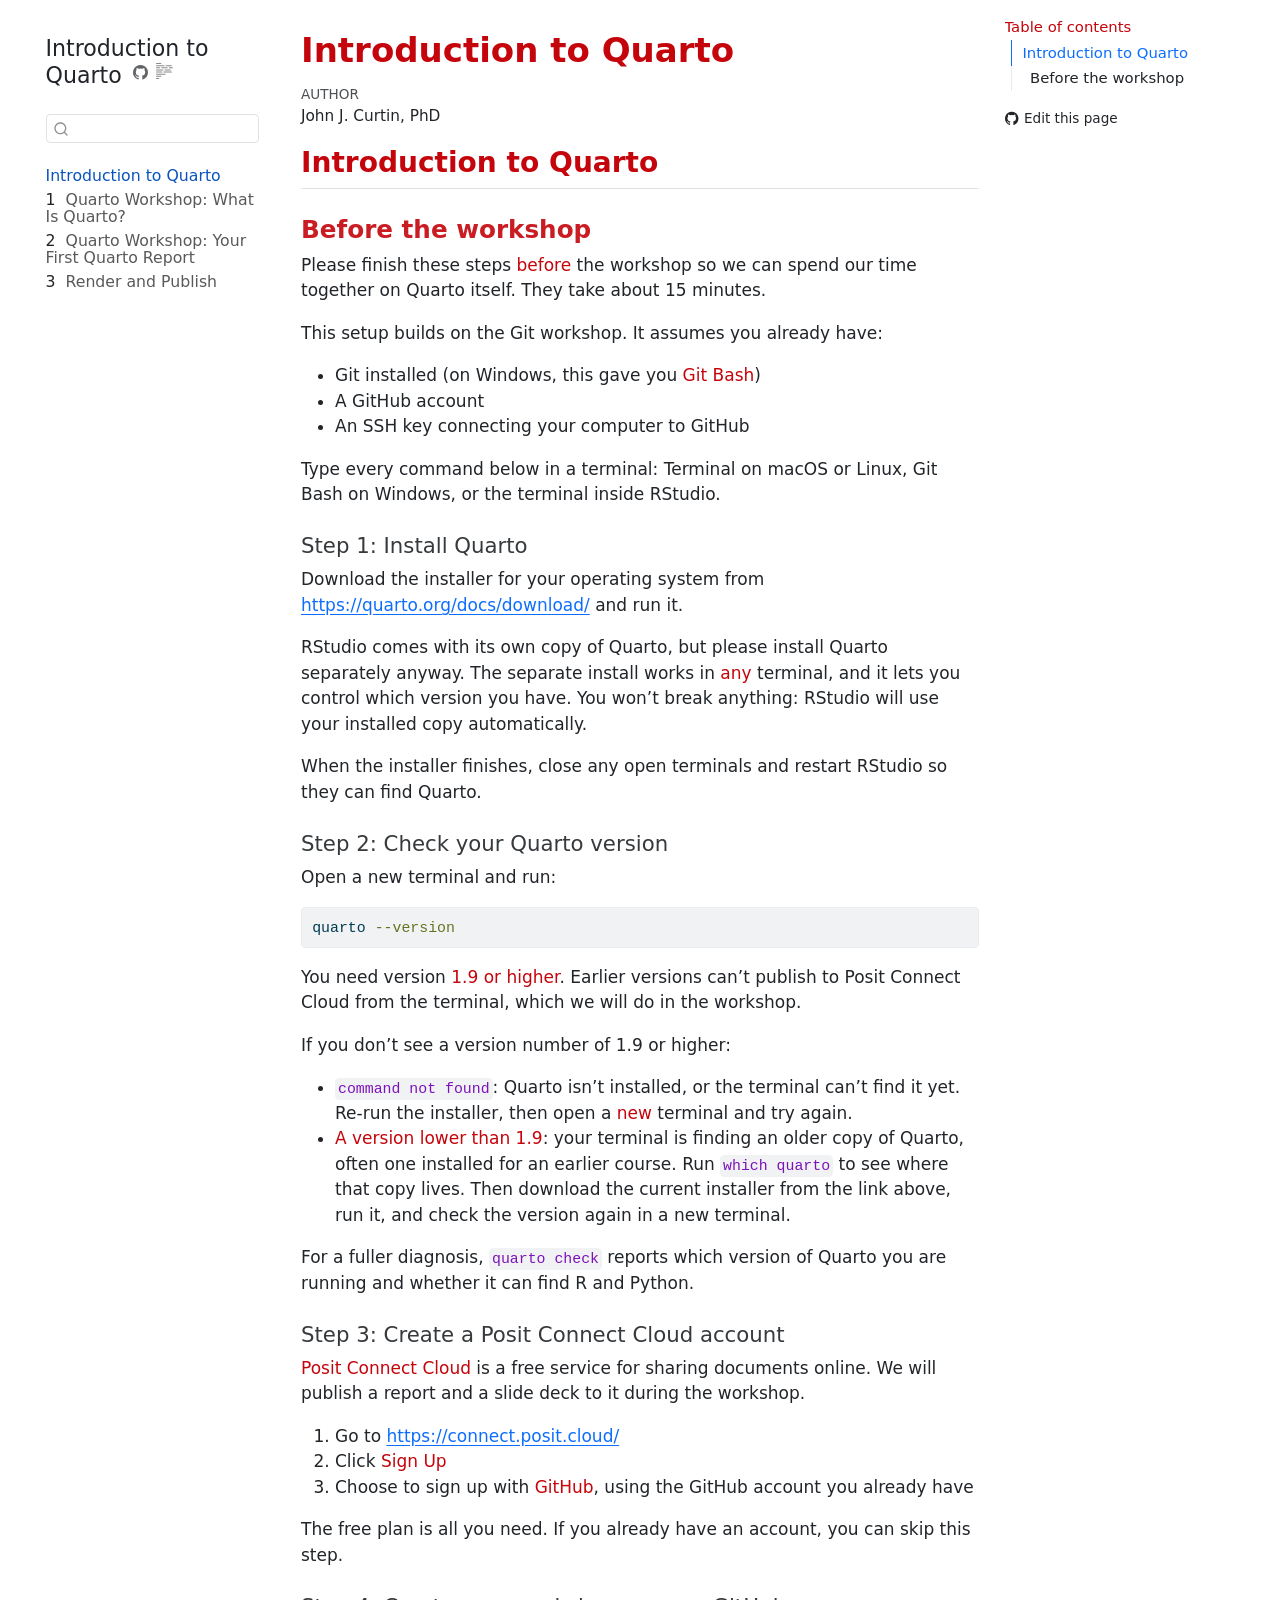
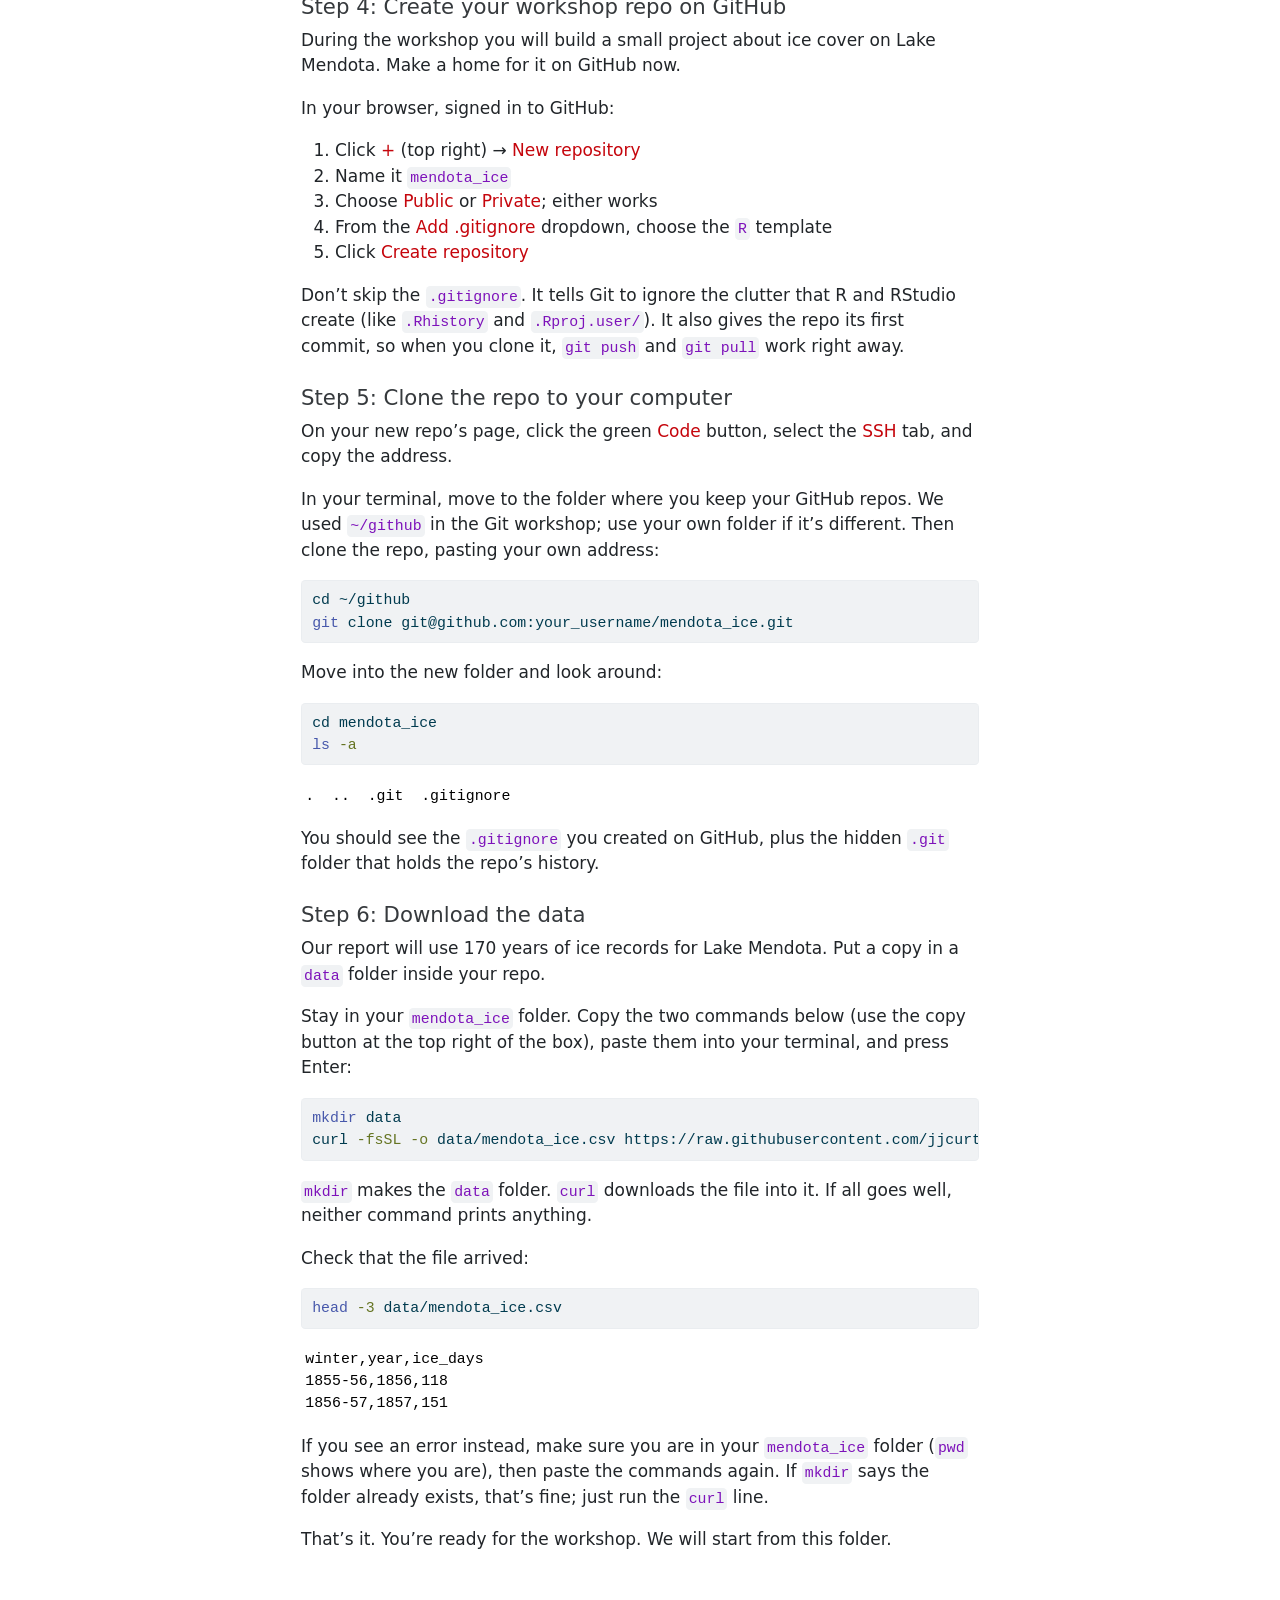
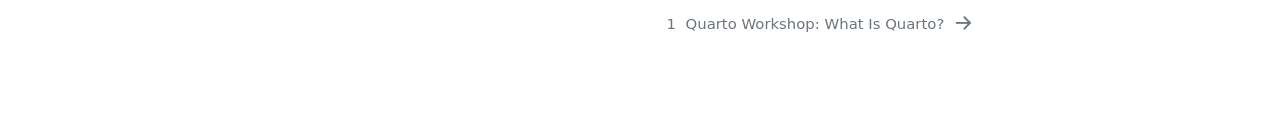
==== commit 99c189a3: "Built site for gh-pages" ====
--- a/index.html
+++ b/index.html
@@ -168,13 +168,19 @@
         <li class="sidebar-item">
   <div class="sidebar-item-container"> 
   <a href="./01_intro.html" class="sidebar-item-text sidebar-link">
- <span class="menu-text"><span class="chapter-number">1</span>&nbsp; <span class="chapter-title">What Is Quarto?</span></span></a>
+ <span class="menu-text"><span class="chapter-number">1</span>&nbsp; <span class="chapter-title">Quarto Workshop: What Is Quarto?</span></span></a>
   </div>
 </li>
         <li class="sidebar-item">
   <div class="sidebar-item-container"> 
   <a href="./02_report.html" class="sidebar-item-text sidebar-link">
- <span class="menu-text"><span class="chapter-number">2</span>&nbsp; <span class="chapter-title">Your First Quarto Report</span></span></a>
+ <span class="menu-text"><span class="chapter-number">2</span>&nbsp; <span class="chapter-title">Quarto Workshop: Your First Quarto Report</span></span></a>
+  </div>
+</li>
+        <li class="sidebar-item">
+  <div class="sidebar-item-container"> 
+  <a href="./03_publish.html" class="sidebar-item-text sidebar-link">
+ <span class="menu-text"><span class="chapter-number">3</span>&nbsp; <span class="chapter-title">Render and Publish</span></span></a>
   </div>
 </li>
     </ul>
@@ -789,8 +795,8 @@
   <div class="nav-page nav-page-previous">
   </div>
   <div class="nav-page nav-page-next">
-      <a href="./01_intro.html" class="pagination-link" aria-label="What Is Quarto?">
-        <span class="nav-page-text"><span class="chapter-number">1</span>&nbsp; <span class="chapter-title">What Is Quarto?</span></span> <i class="bi bi-arrow-right-short"></i>
+      <a href="./01_intro.html" class="pagination-link" aria-label="Quarto Workshop: What Is Quarto?">
+        <span class="nav-page-text"><span class="chapter-number">1</span>&nbsp; <span class="chapter-title">Quarto Workshop: What Is Quarto?</span></span> <i class="bi bi-arrow-right-short"></i>
       </a>
   </div>
 </nav>
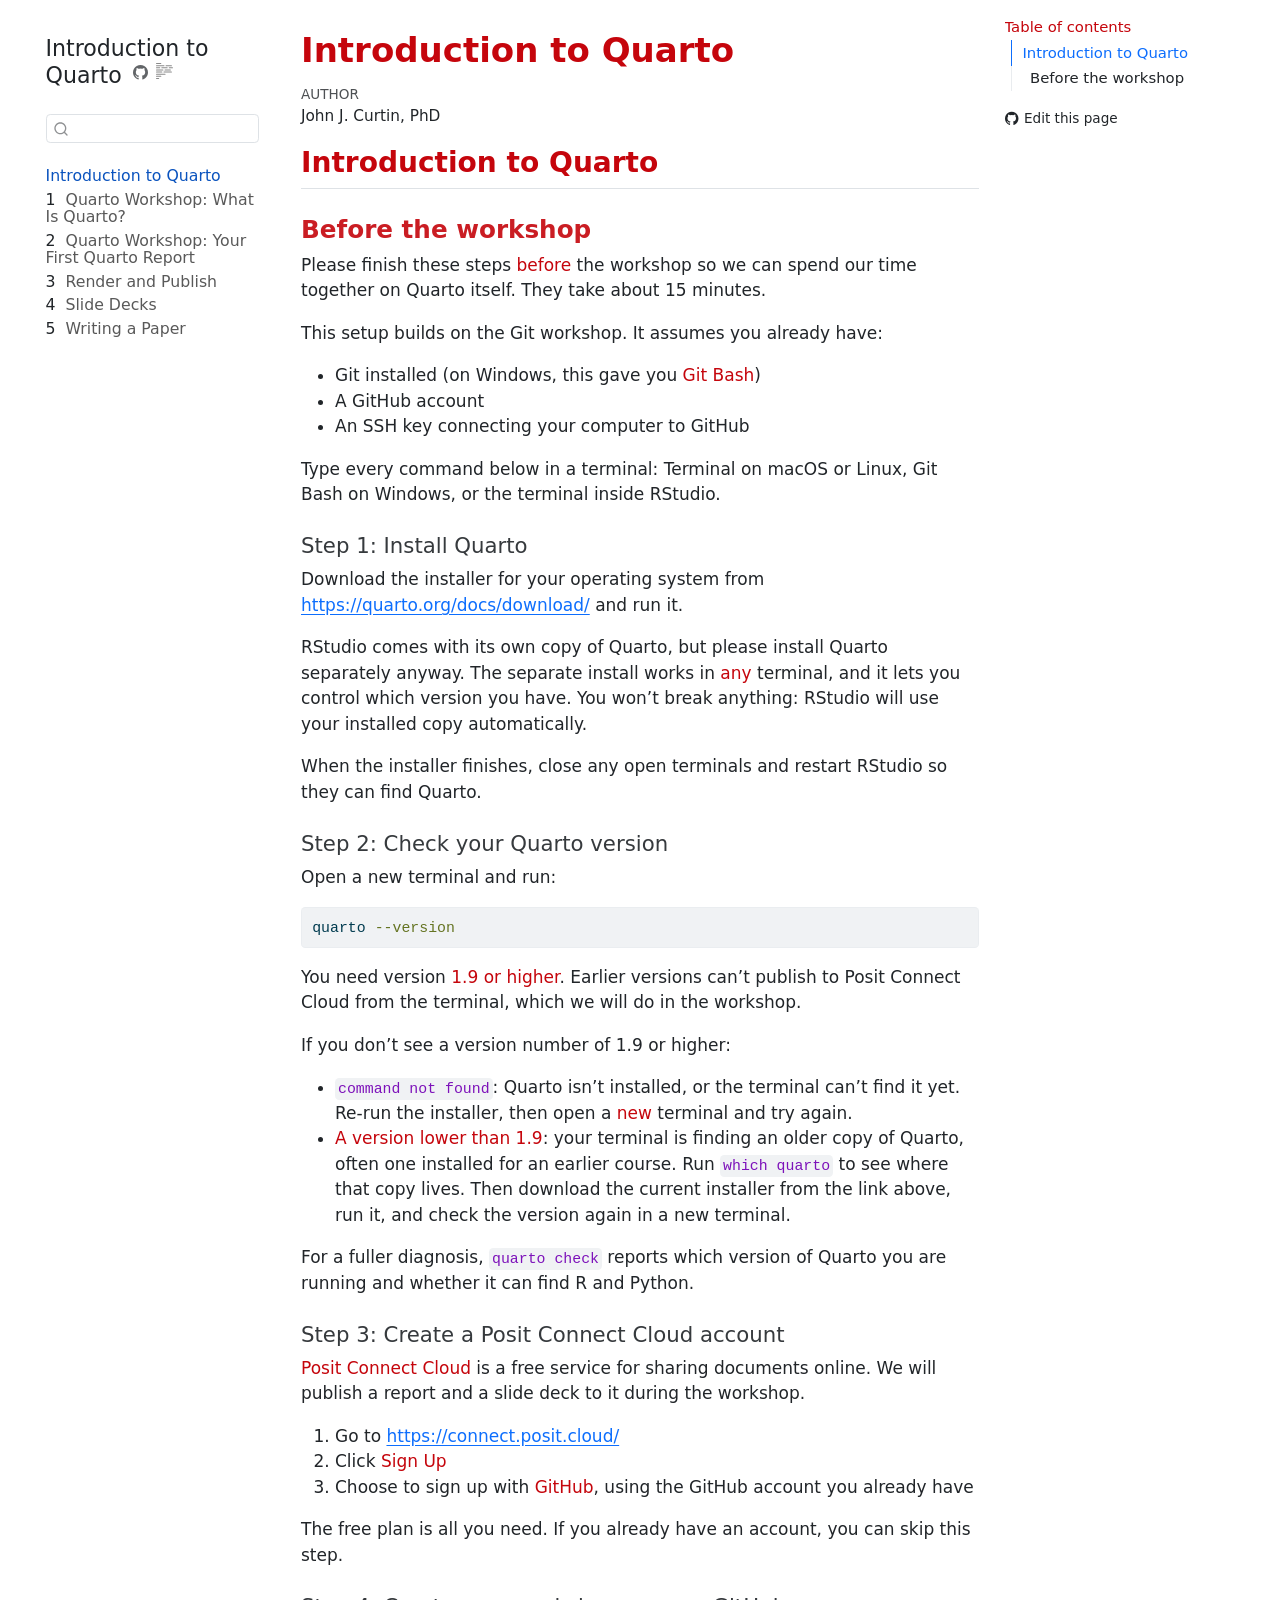
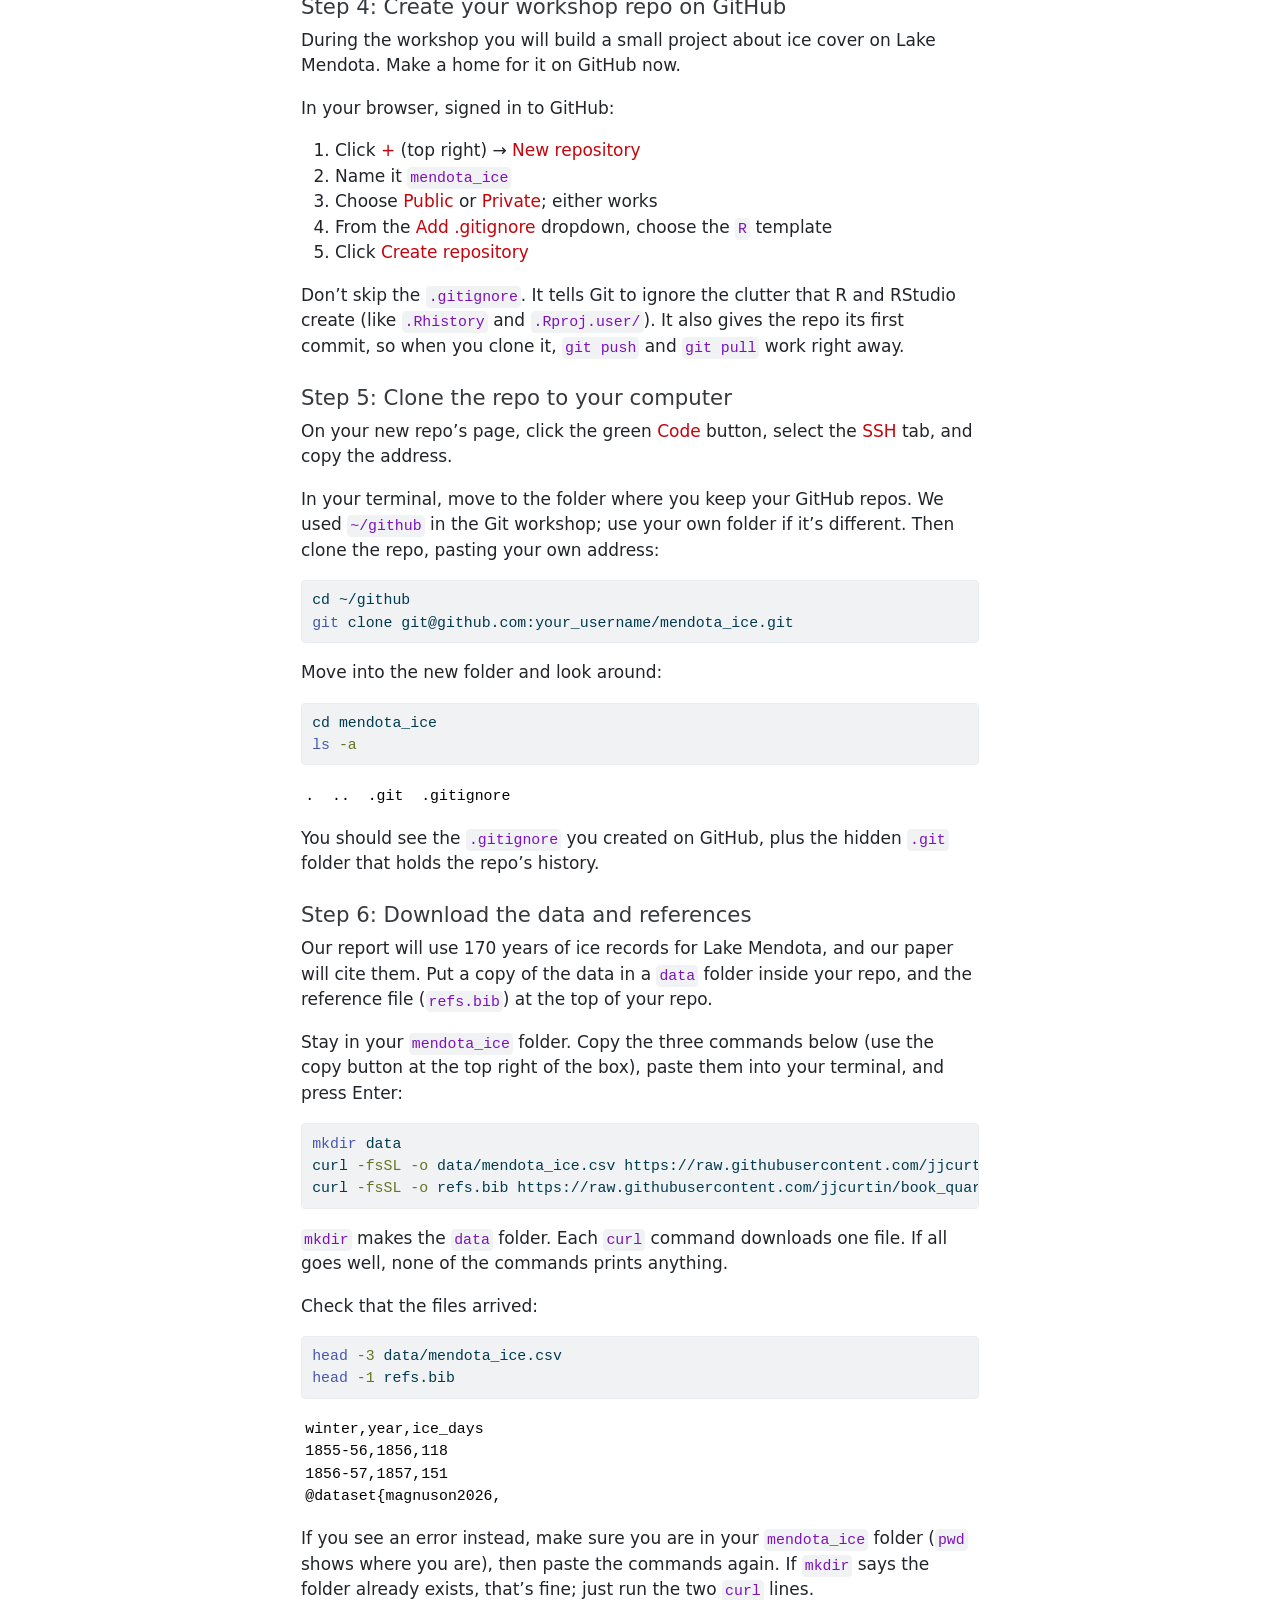
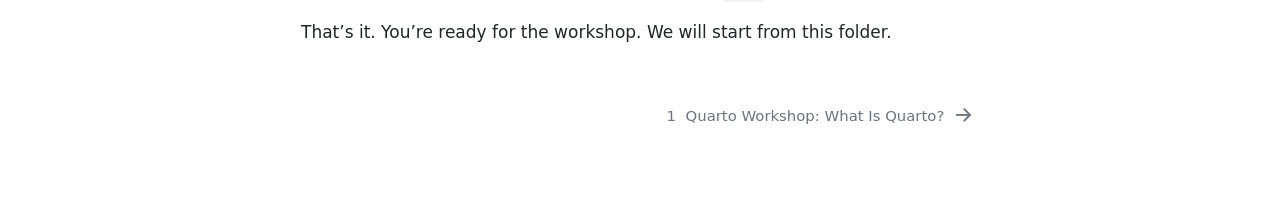
==== commit 779eb79b: "Built site for gh-pages" ====
--- a/index.html
+++ b/index.html
@@ -181,6 +181,18 @@
   <div class="sidebar-item-container"> 
   <a href="./03_publish.html" class="sidebar-item-text sidebar-link">
  <span class="menu-text"><span class="chapter-number">3</span>&nbsp; <span class="chapter-title">Render and Publish</span></span></a>
+  </div>
+</li>
+        <li class="sidebar-item">
+  <div class="sidebar-item-container"> 
+  <a href="./04_slides.html" class="sidebar-item-text sidebar-link">
+ <span class="menu-text"><span class="chapter-number">4</span>&nbsp; <span class="chapter-title">Slide Decks</span></span></a>
+  </div>
+</li>
+        <li class="sidebar-item">
+  <div class="sidebar-item-container"> 
+  <a href="./05_paper.html" class="sidebar-item-text sidebar-link">
+ <span class="menu-text"><span class="chapter-number">5</span>&nbsp; <span class="chapter-title">Writing a Paper</span></span></a>
   </div>
 </li>
     </ul>
@@ -294,19 +306,22 @@
 <pre><code>.  ..  .git  .gitignore</code></pre>
 <p>You should see the <code>.gitignore</code> you created on GitHub, plus the hidden <code>.git</code> folder that holds the repo’s history.</p>
 </section>
-<section id="step-6-download-the-data" class="level4">
-<h4 class="anchored" data-anchor-id="step-6-download-the-data">Step 6: Download the data</h4>
-<p>Our report will use 170 years of ice records for Lake Mendota. Put a copy in a <code>data</code> folder inside your repo.</p>
-<p>Stay in your <code>mendota_ice</code> folder. Copy the two commands below (use the copy button at the top right of the box), paste them into your terminal, and press Enter:</p>
+<section id="step-6-download-the-data-and-references" class="level4">
+<h4 class="anchored" data-anchor-id="step-6-download-the-data-and-references">Step 6: Download the data and references</h4>
+<p>Our report will use 170 years of ice records for Lake Mendota, and our paper will cite them. Put a copy of the data in a <code>data</code> folder inside your repo, and the reference file (<code>refs.bib</code>) at the top of your repo.</p>
+<p>Stay in your <code>mendota_ice</code> folder. Copy the three commands below (use the copy button at the top right of the box), paste them into your terminal, and press Enter:</p>
 <div class="code-copy-outer-scaffold"><div class="sourceCode" id="cb5"><pre class="sourceCode bash code-with-copy"><code class="sourceCode bash"><span id="cb5-1"><a href="#cb5-1" aria-hidden="true" tabindex="-1"></a><span class="fu">mkdir</span> data</span>
-<span id="cb5-2"><a href="#cb5-2" aria-hidden="true" tabindex="-1"></a><span class="ex">curl</span> <span class="at">-fsSL</span> <span class="at">-o</span> data/mendota_ice.csv https://raw.githubusercontent.com/jjcurtin/book_quarto/main/data/mendota_ice.csv</span></code></pre></div><button title="Copy to Clipboard" class="code-copy-button"><i class="bi"></i></button></div>
-<p><code>mkdir</code> makes the <code>data</code> folder. <code>curl</code> downloads the file into it. If all goes well, neither command prints anything.</p>
-<p>Check that the file arrived:</p>
-<div class="code-copy-outer-scaffold"><div class="sourceCode" id="cb6"><pre class="sourceCode bash code-with-copy"><code class="sourceCode bash"><span id="cb6-1"><a href="#cb6-1" aria-hidden="true" tabindex="-1"></a><span class="fu">head</span> <span class="at">-3</span> data/mendota_ice.csv</span></code></pre></div><button title="Copy to Clipboard" class="code-copy-button"><i class="bi"></i></button></div>
+<span id="cb5-2"><a href="#cb5-2" aria-hidden="true" tabindex="-1"></a><span class="ex">curl</span> <span class="at">-fsSL</span> <span class="at">-o</span> data/mendota_ice.csv https://raw.githubusercontent.com/jjcurtin/book_quarto/main/data/mendota_ice.csv</span>
+<span id="cb5-3"><a href="#cb5-3" aria-hidden="true" tabindex="-1"></a><span class="ex">curl</span> <span class="at">-fsSL</span> <span class="at">-o</span> refs.bib https://raw.githubusercontent.com/jjcurtin/book_quarto/main/refs.bib</span></code></pre></div><button title="Copy to Clipboard" class="code-copy-button"><i class="bi"></i></button></div>
+<p><code>mkdir</code> makes the <code>data</code> folder. Each <code>curl</code> command downloads one file. If all goes well, none of the commands prints anything.</p>
+<p>Check that the files arrived:</p>
+<div class="code-copy-outer-scaffold"><div class="sourceCode" id="cb6"><pre class="sourceCode bash code-with-copy"><code class="sourceCode bash"><span id="cb6-1"><a href="#cb6-1" aria-hidden="true" tabindex="-1"></a><span class="fu">head</span> <span class="at">-3</span> data/mendota_ice.csv</span>
+<span id="cb6-2"><a href="#cb6-2" aria-hidden="true" tabindex="-1"></a><span class="fu">head</span> <span class="at">-1</span> refs.bib</span></code></pre></div><button title="Copy to Clipboard" class="code-copy-button"><i class="bi"></i></button></div>
 <pre><code>winter,year,ice_days
 1855-56,1856,118
-1856-57,1857,151</code></pre>
-<p>If you see an error instead, make sure you are in your <code>mendota_ice</code> folder (<code>pwd</code> shows where you are), then paste the commands again. If <code>mkdir</code> says the folder already exists, that’s fine; just run the <code>curl</code> line.</p>
+1856-57,1857,151
+@dataset{magnuson2026,</code></pre>
+<p>If you see an error instead, make sure you are in your <code>mendota_ice</code> folder (<code>pwd</code> shows where you are), then paste the commands again. If <code>mkdir</code> says the folder already exists, that’s fine; just run the two <code>curl</code> lines.</p>
 <p>That’s it. You’re ready for the workshop. We will start from this folder.</p>
 
 
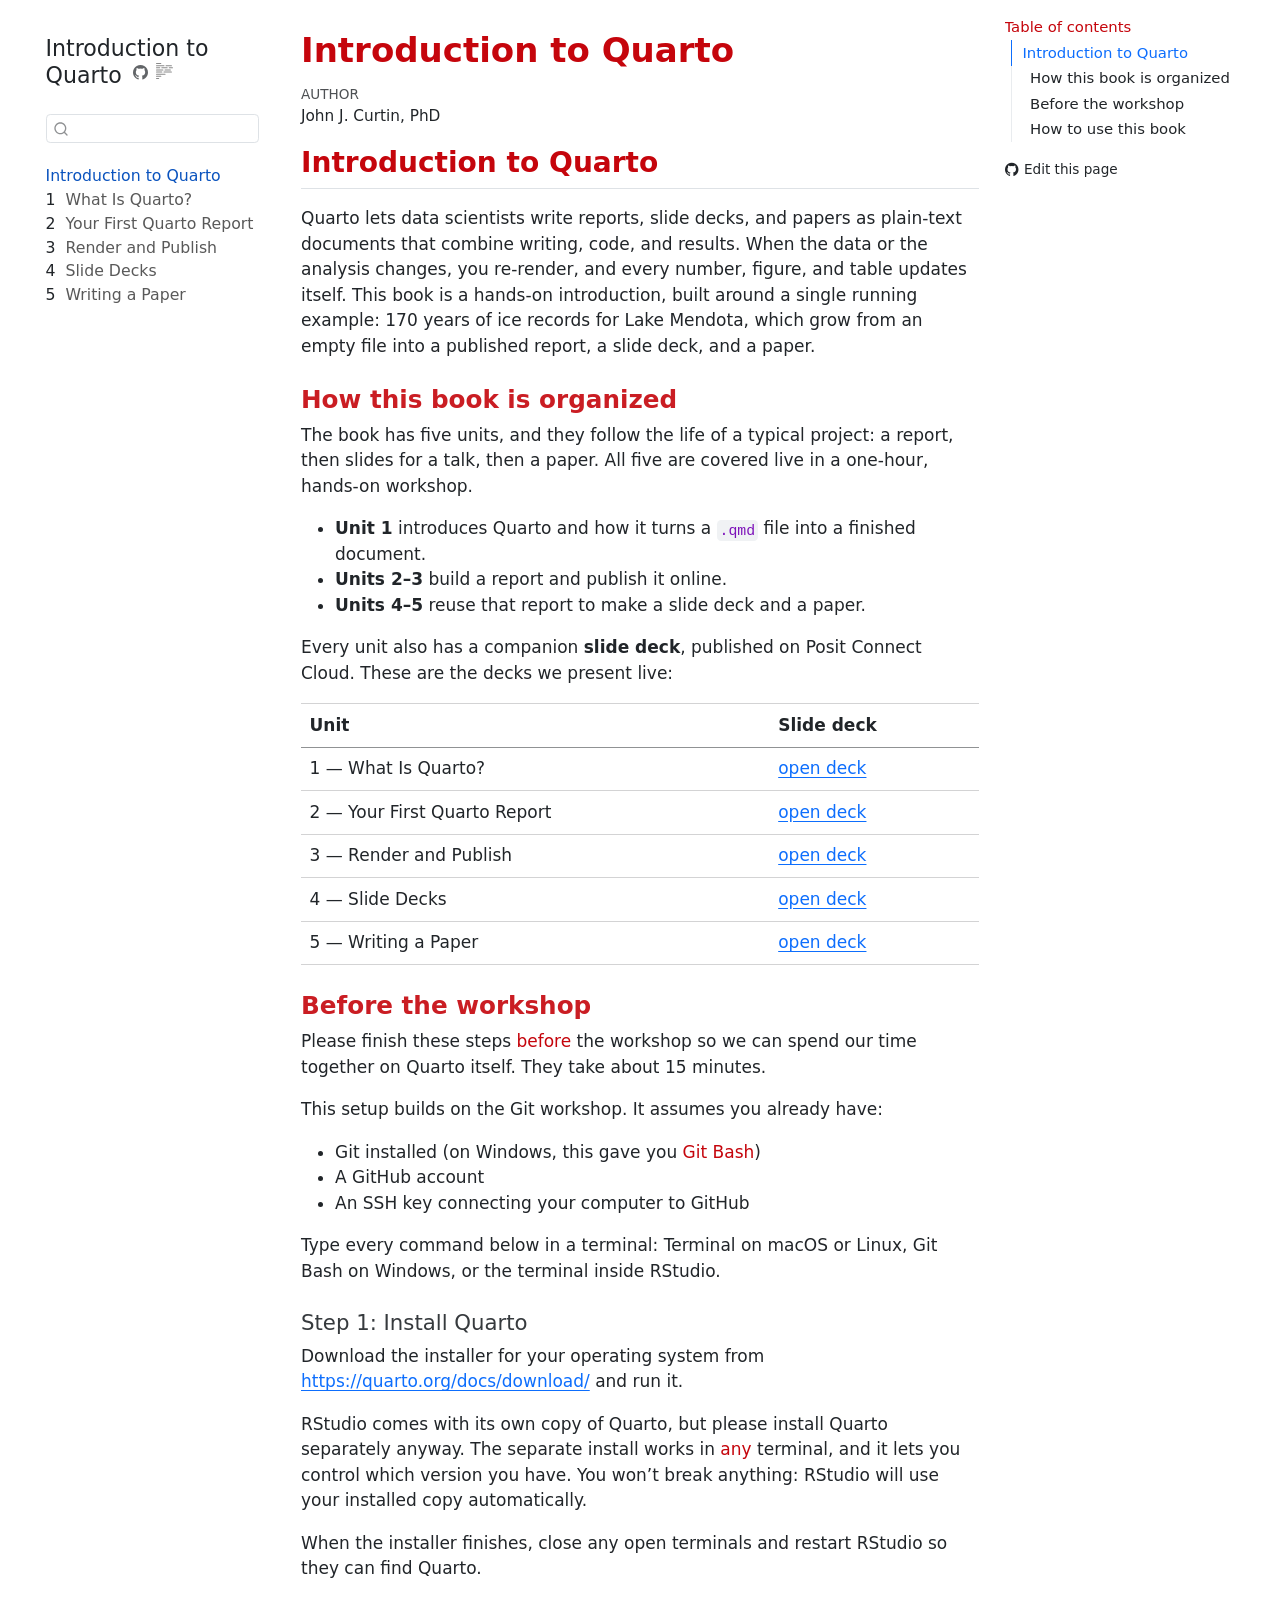
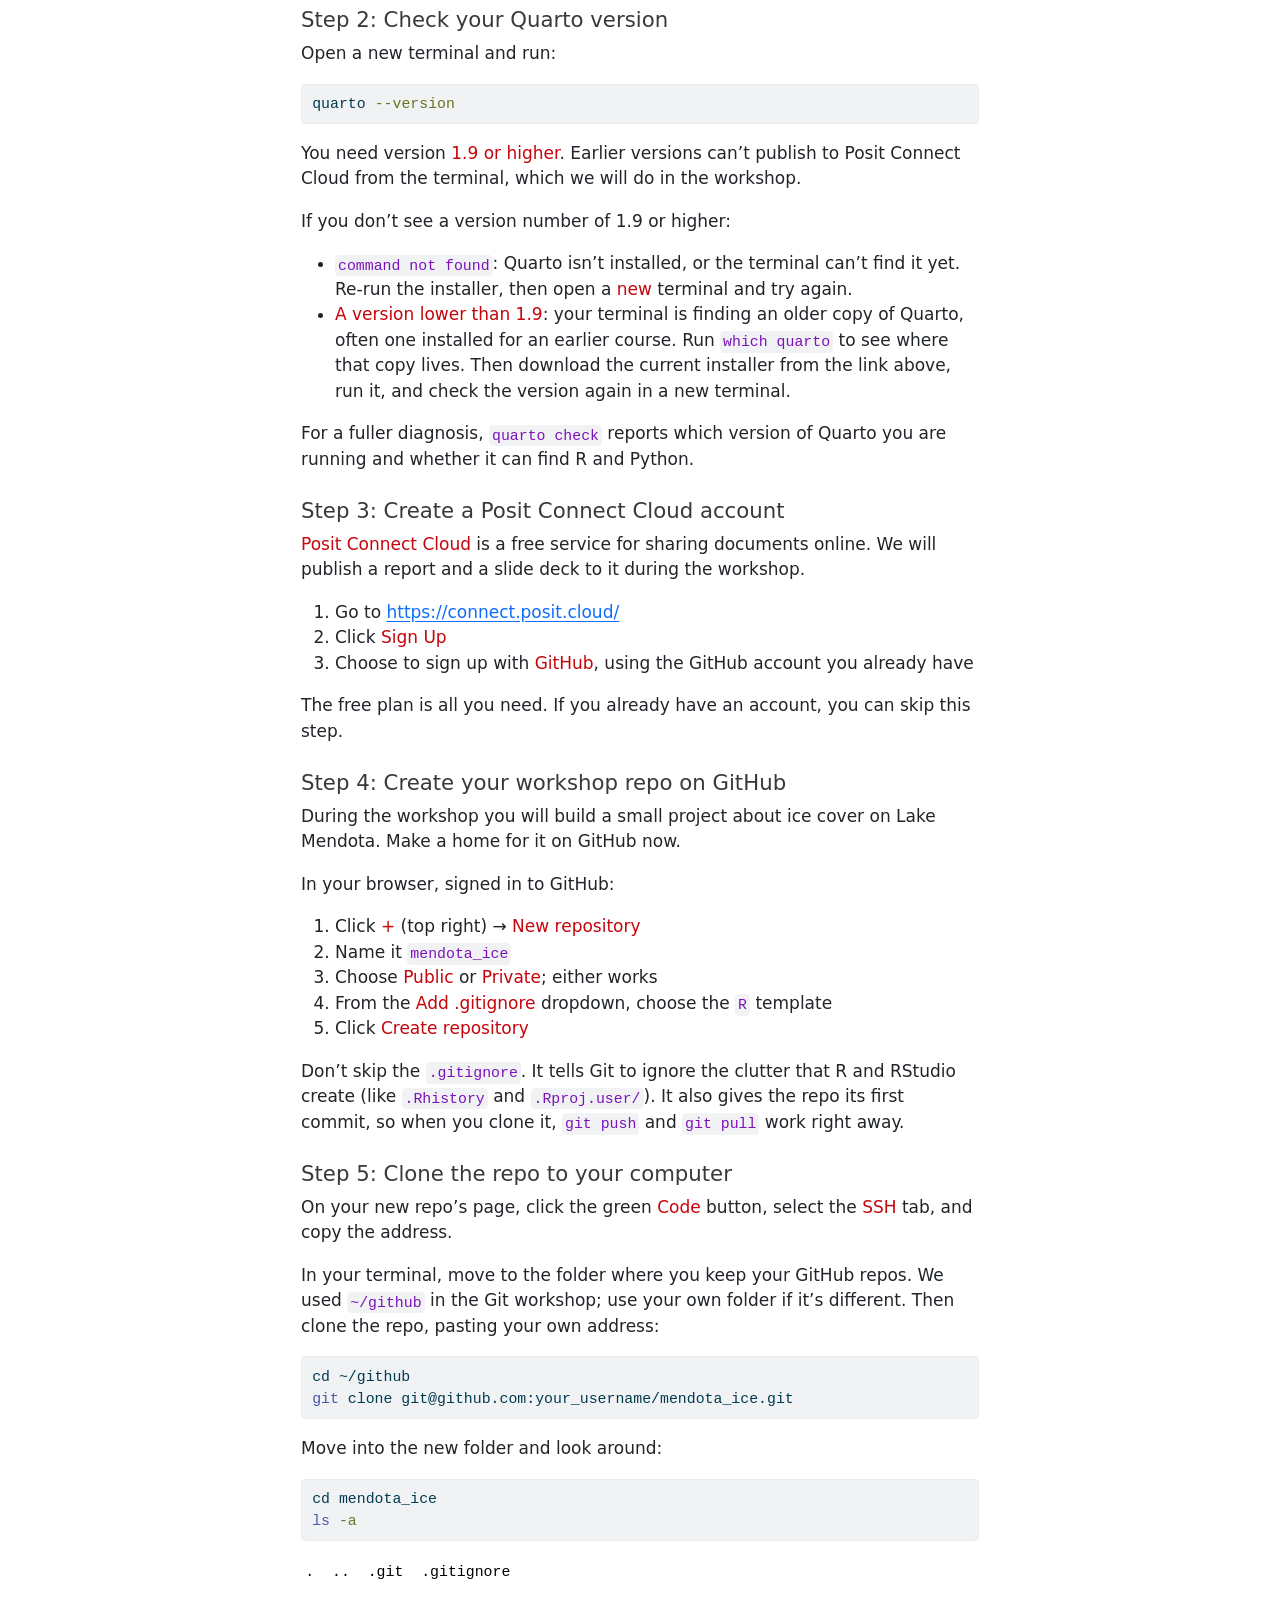
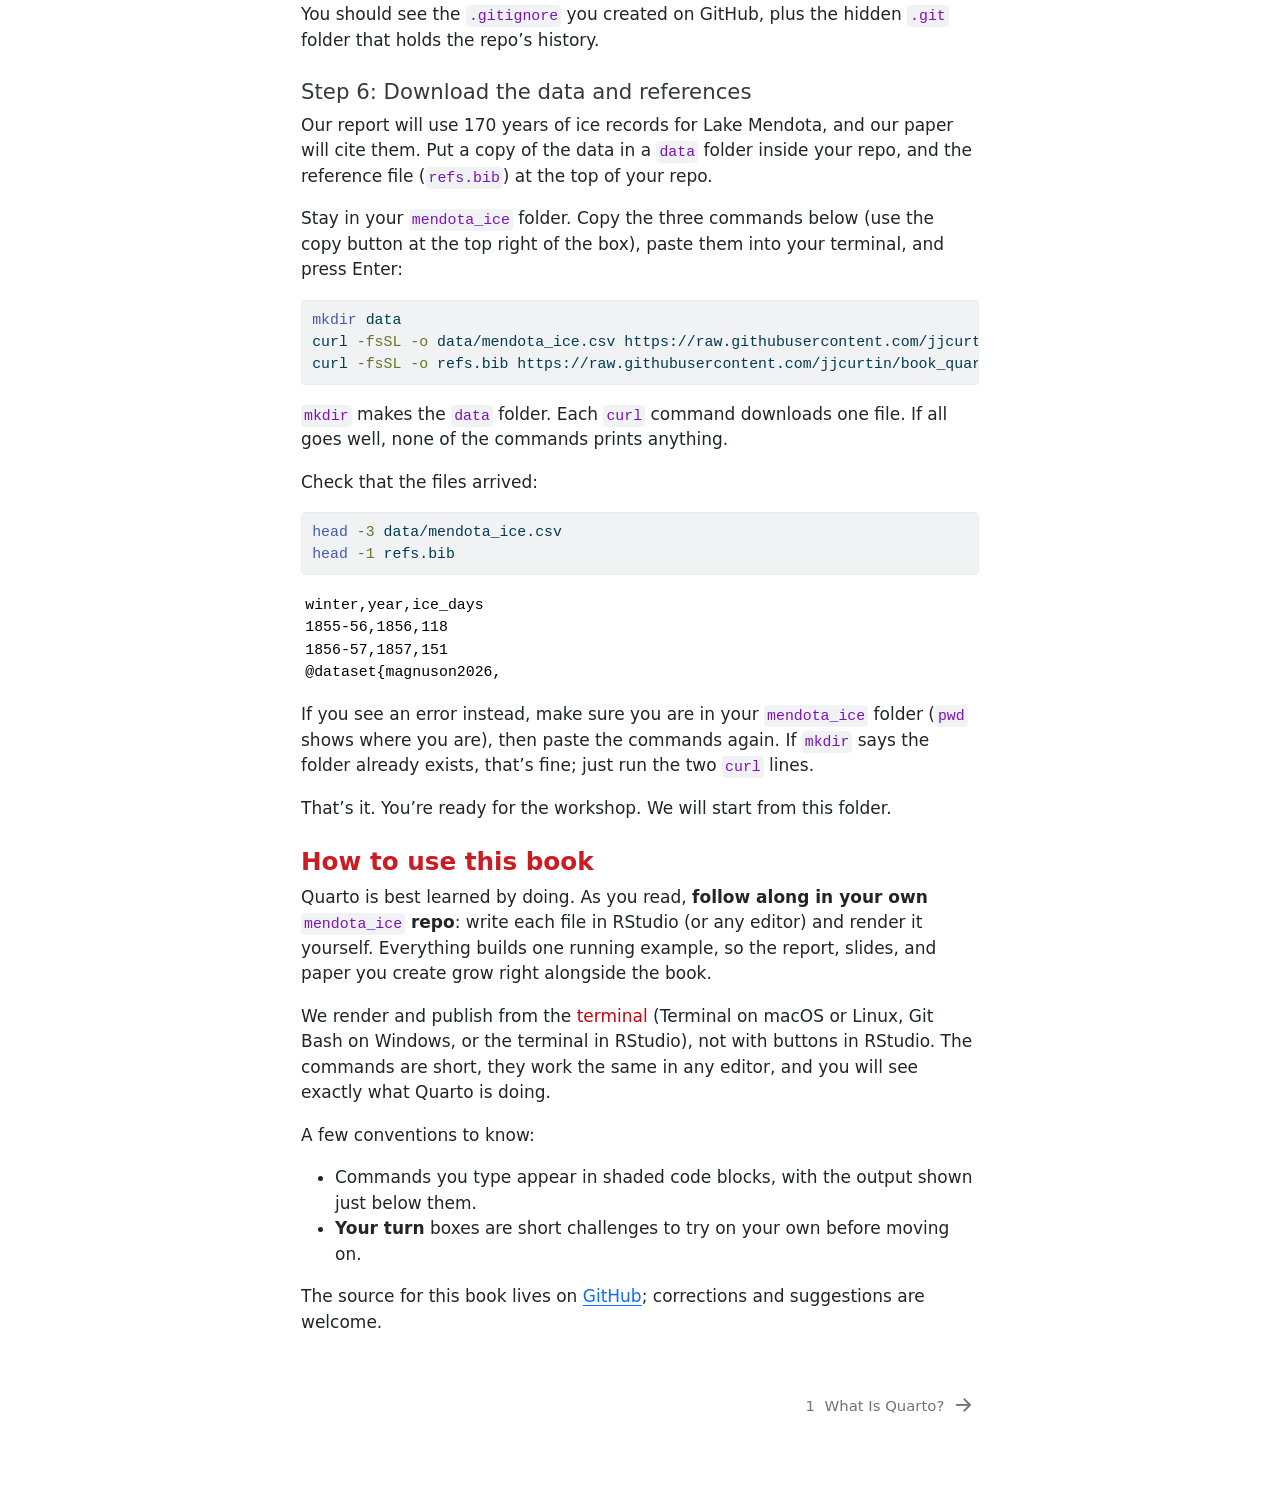
==== commit 3421f760: "Built site for gh-pages" ====
--- a/index.html
+++ b/index.html
@@ -168,13 +168,13 @@
         <li class="sidebar-item">
   <div class="sidebar-item-container"> 
   <a href="./01_intro.html" class="sidebar-item-text sidebar-link">
- <span class="menu-text"><span class="chapter-number">1</span>&nbsp; <span class="chapter-title">Quarto Workshop: What Is Quarto?</span></span></a>
+ <span class="menu-text"><span class="chapter-number">1</span>&nbsp; <span class="chapter-title">What Is Quarto?</span></span></a>
   </div>
 </li>
         <li class="sidebar-item">
   <div class="sidebar-item-container"> 
   <a href="./02_report.html" class="sidebar-item-text sidebar-link">
- <span class="menu-text"><span class="chapter-number">2</span>&nbsp; <span class="chapter-title">Quarto Workshop: Your First Quarto Report</span></span></a>
+ <span class="menu-text"><span class="chapter-number">2</span>&nbsp; <span class="chapter-title">Your First Quarto Report</span></span></a>
   </div>
 </li>
         <li class="sidebar-item">
@@ -207,7 +207,9 @@
   <ul>
   <li><a href="#introduction-to-quarto" id="toc-introduction-to-quarto" class="nav-link active" data-scroll-target="#introduction-to-quarto">Introduction to Quarto</a>
   <ul class="collapse">
+  <li><a href="#how-this-book-is-organized" id="toc-how-this-book-is-organized" class="nav-link" data-scroll-target="#how-this-book-is-organized">How this book is organized</a></li>
   <li><a href="#before-the-workshop" id="toc-before-the-workshop" class="nav-link" data-scroll-target="#before-the-workshop">Before the workshop</a></li>
+  <li><a href="#how-to-use-this-book" id="toc-how-to-use-this-book" class="nav-link" data-scroll-target="#how-to-use-this-book">How to use this book</a></li>
   </ul></li>
   </ul>
 <div class="toc-actions"><ul><li><a href="https://github.com/jjcurtin/book_quarto/edit/main/index.qmd" class="toc-action"><i class="bi bi-github"></i>Edit this page</a></li></ul></div></nav>
@@ -242,7 +244,48 @@
 
 <section id="introduction-to-quarto" class="level2 unnumbered">
 <h2 class="unnumbered anchored" data-anchor-id="introduction-to-quarto">Introduction to Quarto</h2>
-<!-- TODO: landing-page intro, how the book is organized (live vs. reference units), and the slide deck links table (see book_git/index.qmd) -->
+<p>Quarto lets data scientists write reports, slide decks, and papers as plain-text documents that combine writing, code, and results. When the data or the analysis changes, you re-render, and every number, figure, and table updates itself. This book is a hands-on introduction, built around a single running example: 170 years of ice records for Lake Mendota, which grow from an empty file into a published report, a slide deck, and a paper.</p>
+<section id="how-this-book-is-organized" class="level3">
+<h3 class="anchored" data-anchor-id="how-this-book-is-organized">How this book is organized</h3>
+<p>The book has five units, and they follow the life of a typical project: a report, then slides for a talk, then a paper. All five are covered live in a one-hour, hands-on workshop.</p>
+<ul>
+<li><strong>Unit 1</strong> introduces Quarto and how it turns a <code>.qmd</code> file into a finished document.</li>
+<li><strong>Units 2–3</strong> build a report and publish it online.</li>
+<li><strong>Units 4–5</strong> reuse that report to make a slide deck and a paper.</li>
+</ul>
+<!-- TODO: add reference units (advanced markdown, chunk options & tables, advanced slides, YAML in depth, DRY, Git with Quarto projects, cheatsheet) to this list as they are written -->
+<p>Every unit also has a companion <strong>slide deck</strong>, published on Posit Connect Cloud. These are the decks we present live:</p>
+<table class="caption-top table">
+<thead>
+<tr class="header">
+<th>Unit</th>
+<th>Slide deck</th>
+</tr>
+</thead>
+<tbody>
+<tr class="odd">
+<td>1 — What Is Quarto?</td>
+<td><a href="https://connect.posit.cloud/jjcurtin/content/01a1bb58-4d5b-536a-d3d5-026eb50fdb65">open deck</a></td>
+</tr>
+<tr class="even">
+<td>2 — Your First Quarto Report</td>
+<td><a href="https://connect.posit.cloud/jjcurtin/content/01a1bb6b-5dac-44fc-68b4-206724cd1105">open deck</a></td>
+</tr>
+<tr class="odd">
+<td>3 — Render and Publish</td>
+<td><a href="https://connect.posit.cloud/jjcurtin/content/01a1bbaf-aadc-5385-f5a4-78962d528088">open deck</a></td>
+</tr>
+<tr class="even">
+<td>4 — Slide Decks</td>
+<td><a href="https://connect.posit.cloud/jjcurtin/content/01a1bdb6-c7cd-8ff4-8ce5-622c6d7f6753">open deck</a></td>
+</tr>
+<tr class="odd">
+<td>5 — Writing a Paper</td>
+<td><a href="https://connect.posit.cloud/jjcurtin/content/01a1bdb7-9799-ccaf-105d-cd0d569e4d4e">open deck</a></td>
+</tr>
+</tbody>
+</table>
+</section>
 <section id="before-the-workshop" class="level3">
 <h3 class="anchored" data-anchor-id="before-the-workshop">Before the workshop</h3>
 <p>Please finish these steps <span class="uwred">before</span> the workshop so we can spend our time together on Quarto itself. They take about 15 minutes.</p>
@@ -323,9 +366,20 @@
 @dataset{magnuson2026,</code></pre>
 <p>If you see an error instead, make sure you are in your <code>mendota_ice</code> folder (<code>pwd</code> shows where you are), then paste the commands again. If <code>mkdir</code> says the folder already exists, that’s fine; just run the two <code>curl</code> lines.</p>
 <p>That’s it. You’re ready for the workshop. We will start from this folder.</p>
-
-
-</section>
+</section>
+</section>
+<section id="how-to-use-this-book" class="level3">
+<h3 class="anchored" data-anchor-id="how-to-use-this-book">How to use this book</h3>
+<p>Quarto is best learned by doing. As you read, <strong>follow along in your own <code>mendota_ice</code> repo</strong>: write each file in RStudio (or any editor) and render it yourself. Everything builds one running example, so the report, slides, and paper you create grow right alongside the book.</p>
+<p>We render and publish from the <span class="uwred">terminal</span> (Terminal on macOS or Linux, Git Bash on Windows, or the terminal in RStudio), not with buttons in RStudio. The commands are short, they work the same in any editor, and you will see exactly what Quarto is doing.</p>
+<p>A few conventions to know:</p>
+<ul>
+<li>Commands you type appear in shaded code blocks, with the output shown just below them.</li>
+<li><strong>Your turn</strong> boxes are short challenges to try on your own before moving on.</li>
+</ul>
+<p>The source for this book lives on <a href="https://github.com/jjcurtin/book_quarto">GitHub</a>; corrections and suggestions are welcome.</p>
+
+
 </section>
 </section>
 
@@ -810,8 +864,8 @@
   <div class="nav-page nav-page-previous">
   </div>
   <div class="nav-page nav-page-next">
-      <a href="./01_intro.html" class="pagination-link" aria-label="Quarto Workshop: What Is Quarto?">
-        <span class="nav-page-text"><span class="chapter-number">1</span>&nbsp; <span class="chapter-title">Quarto Workshop: What Is Quarto?</span></span> <i class="bi bi-arrow-right-short"></i>
+      <a href="./01_intro.html" class="pagination-link" aria-label="What Is Quarto?">
+        <span class="nav-page-text"><span class="chapter-number">1</span>&nbsp; <span class="chapter-title">What Is Quarto?</span></span> <i class="bi bi-arrow-right-short"></i>
       </a>
   </div>
 </nav>
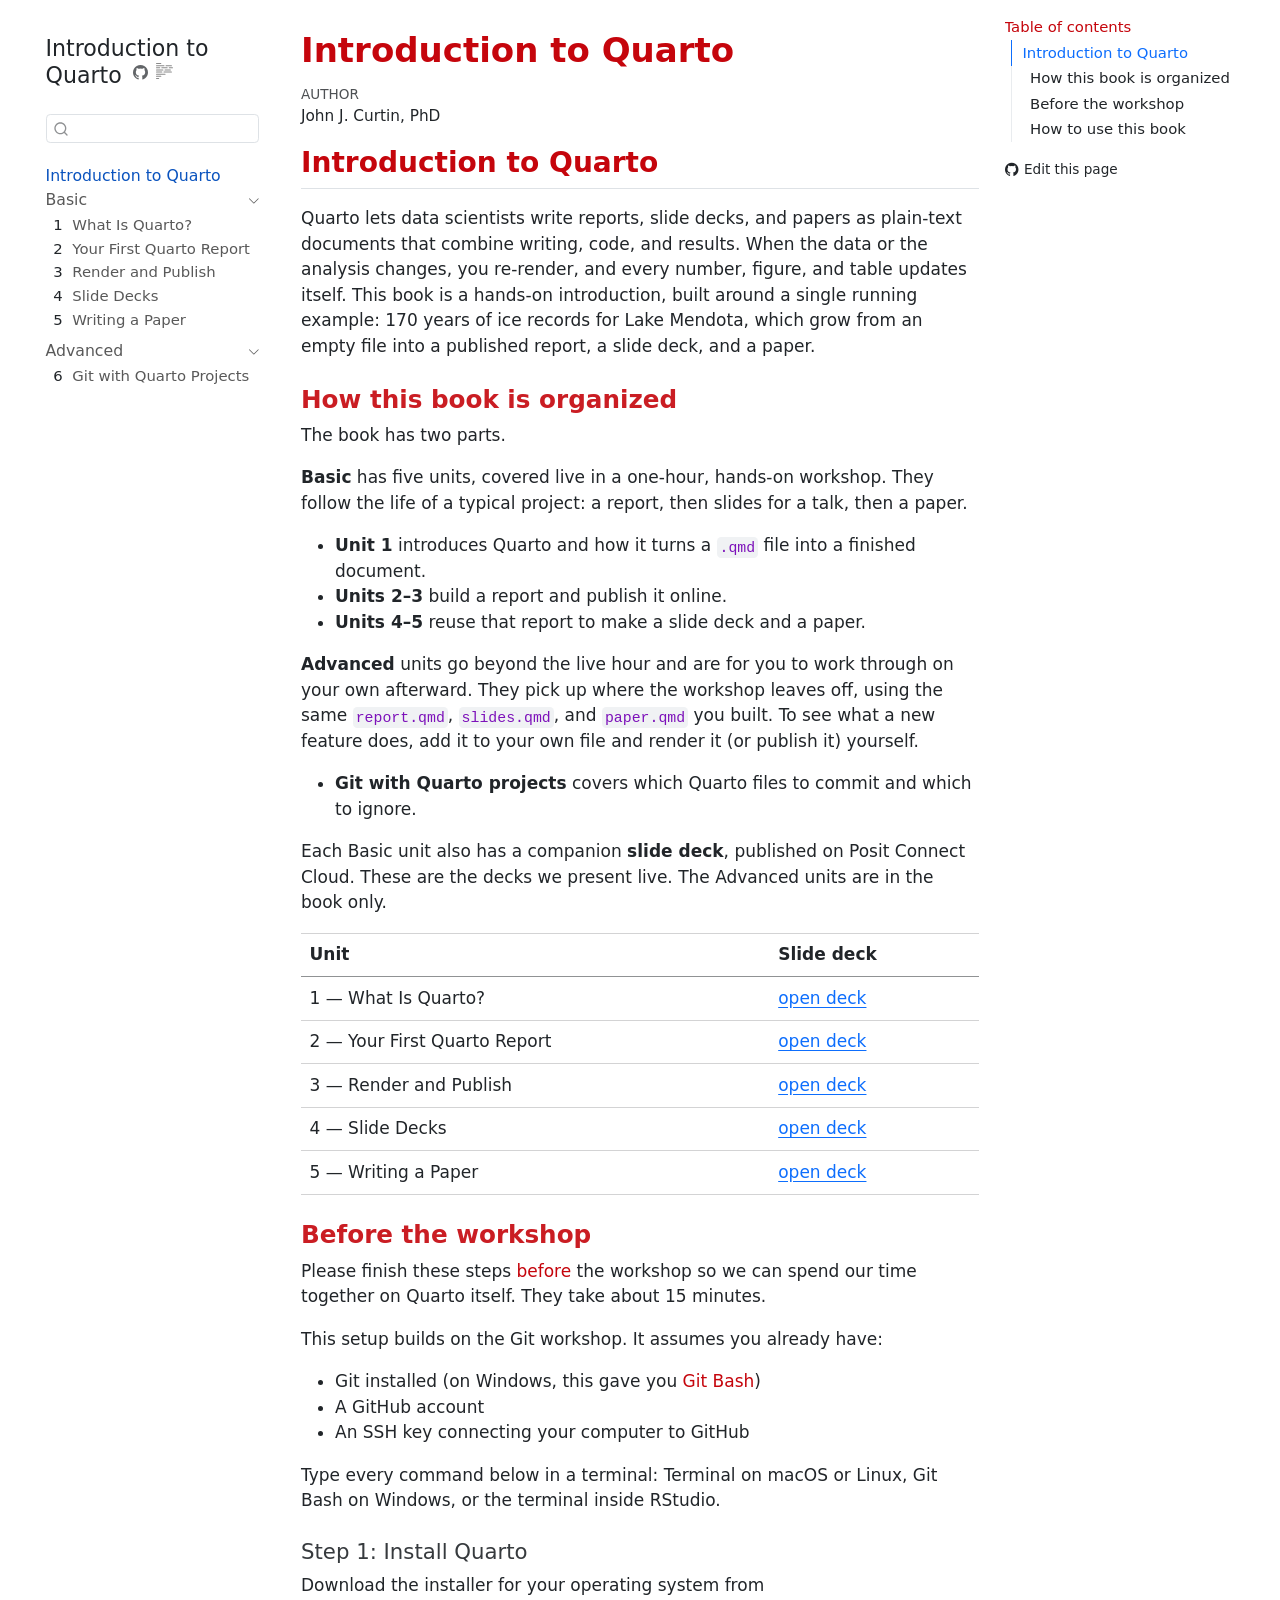
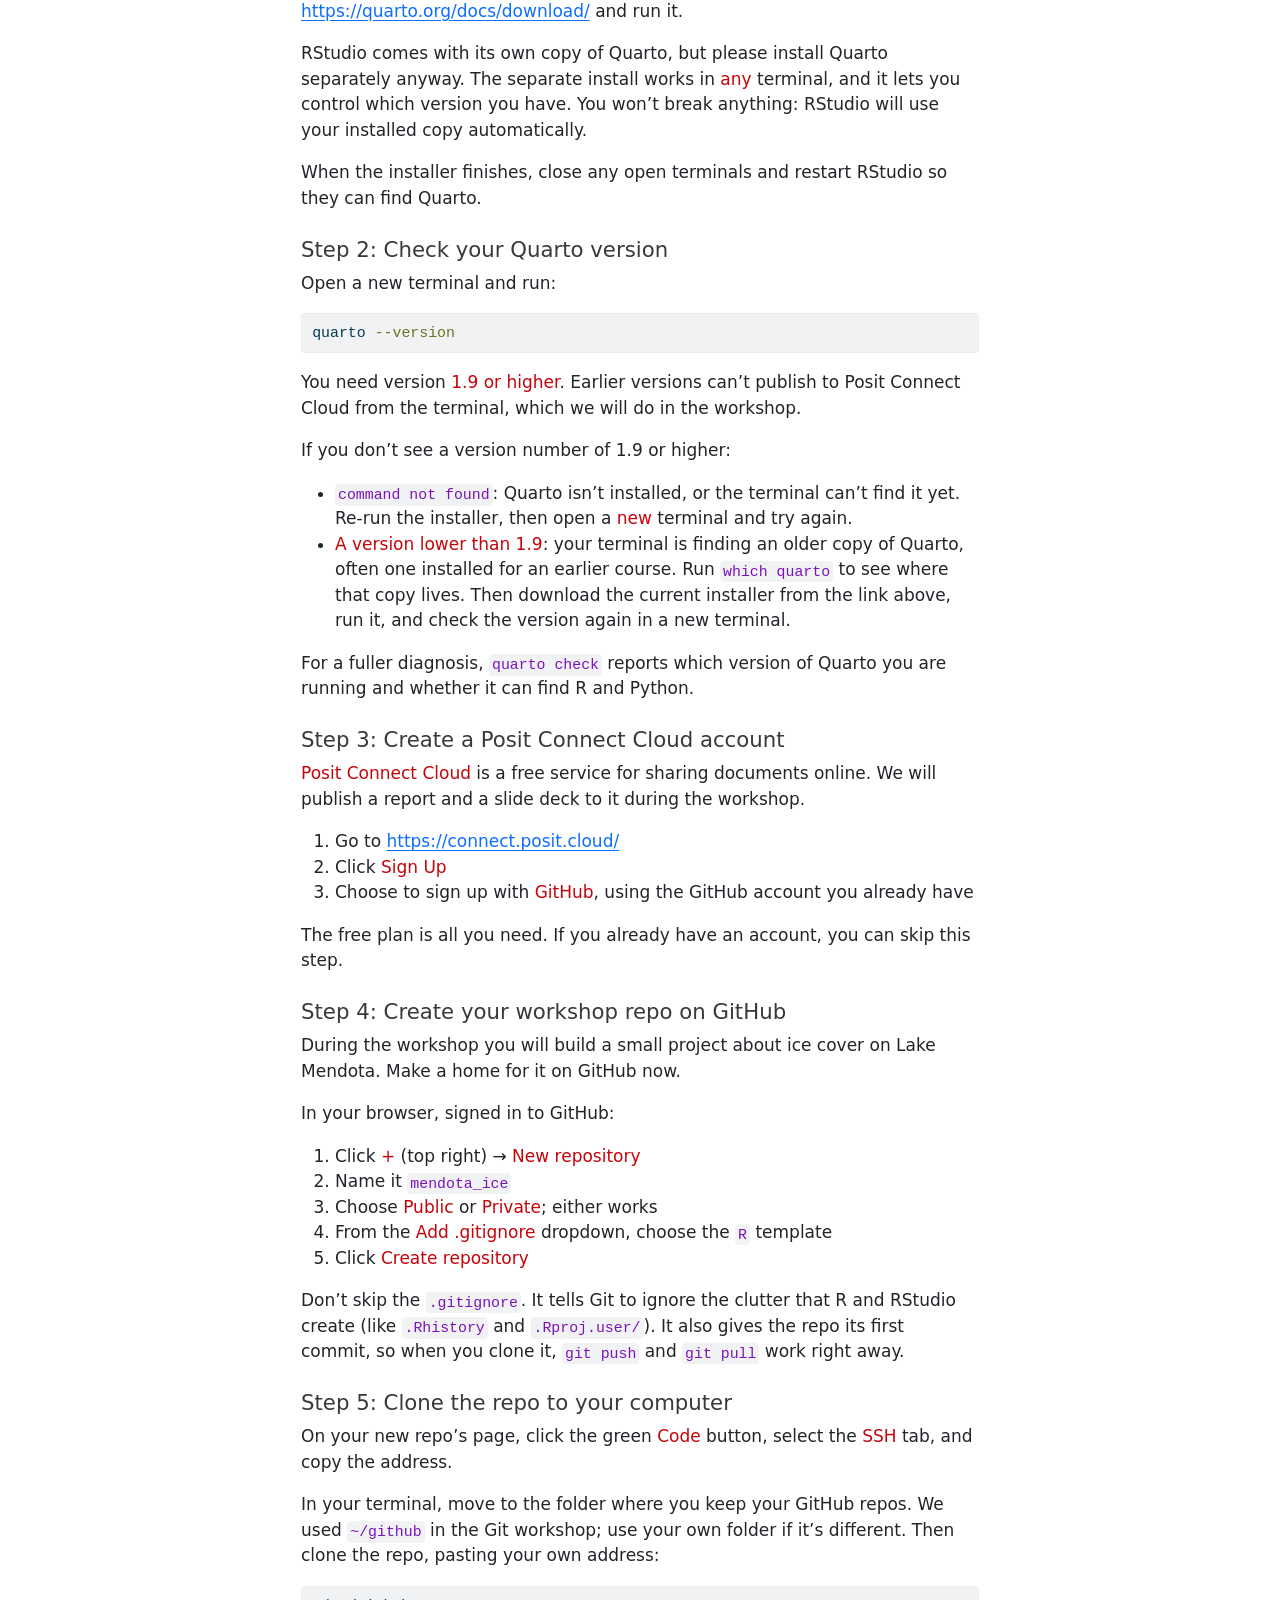
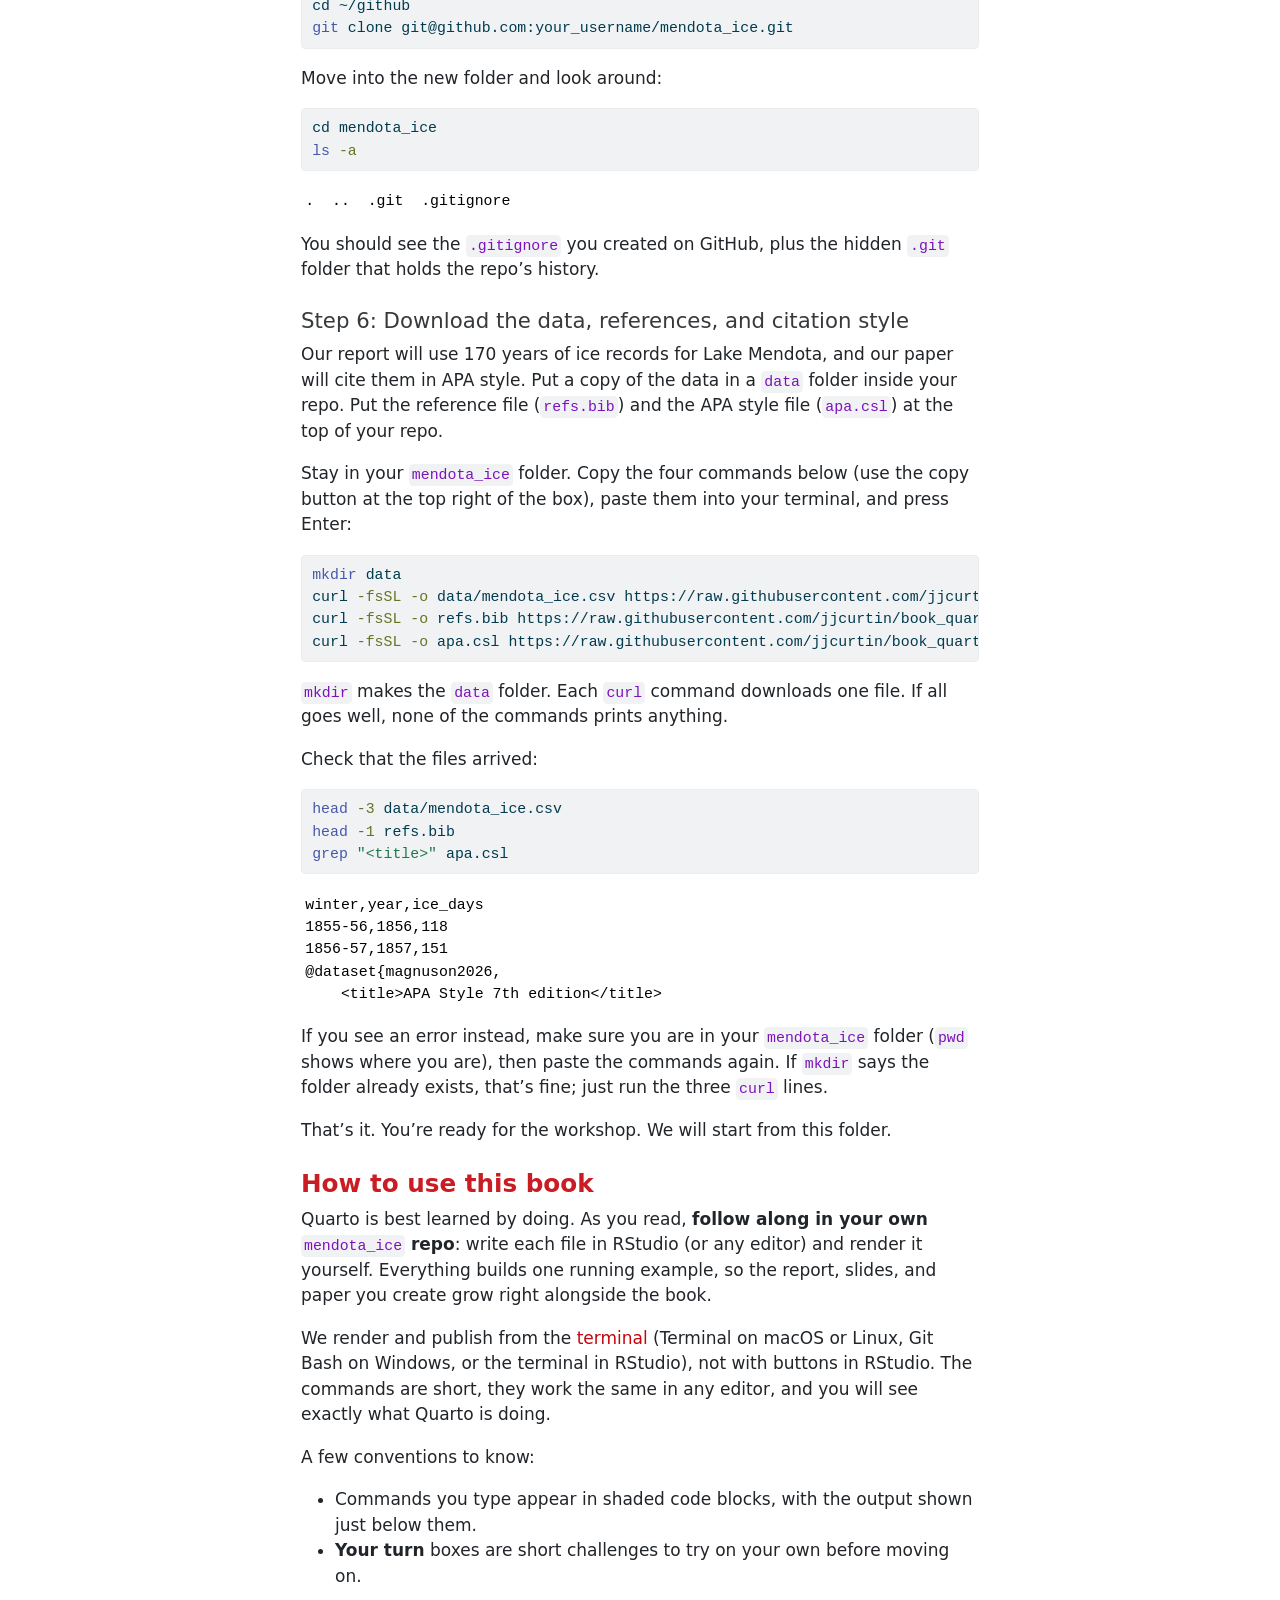
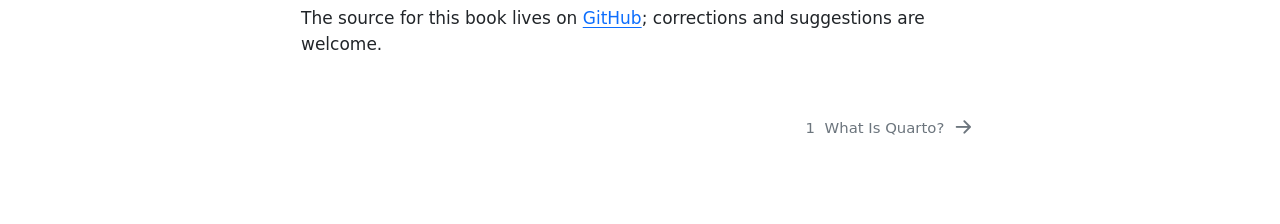
==== commit 6e30cda5: "Built site for gh-pages" ====
--- a/index.html
+++ b/index.html
@@ -165,36 +165,58 @@
  <span class="menu-text">Introduction to Quarto</span></a>
   </div>
 </li>
-        <li class="sidebar-item">
+        <li class="sidebar-item sidebar-item-section">
+      <div class="sidebar-item-container"> 
+            <button type="button" class="sidebar-item-text sidebar-item-toggle sidebar-link text-start" data-bs-toggle="collapse" data-bs-target="#quarto-sidebar-section-1" aria-controls="quarto-sidebar-section-1" aria-expanded="true">
+ <span class="menu-text" id="quarto-sidebar-section-1-label">Basic</span><i class="bi bi-chevron-right" aria-hidden="true"></i></button>
+      </div>
+      <ul id="quarto-sidebar-section-1" aria-labelledby="quarto-sidebar-section-1-label" class="collapse list-unstyled sidebar-section depth1 show">  
+          <li class="sidebar-item">
   <div class="sidebar-item-container"> 
   <a href="./01_intro.html" class="sidebar-item-text sidebar-link">
  <span class="menu-text"><span class="chapter-number">1</span>&nbsp; <span class="chapter-title">What Is Quarto?</span></span></a>
   </div>
 </li>
-        <li class="sidebar-item">
+          <li class="sidebar-item">
   <div class="sidebar-item-container"> 
   <a href="./02_report.html" class="sidebar-item-text sidebar-link">
  <span class="menu-text"><span class="chapter-number">2</span>&nbsp; <span class="chapter-title">Your First Quarto Report</span></span></a>
   </div>
 </li>
-        <li class="sidebar-item">
+          <li class="sidebar-item">
   <div class="sidebar-item-container"> 
   <a href="./03_publish.html" class="sidebar-item-text sidebar-link">
  <span class="menu-text"><span class="chapter-number">3</span>&nbsp; <span class="chapter-title">Render and Publish</span></span></a>
   </div>
 </li>
-        <li class="sidebar-item">
+          <li class="sidebar-item">
   <div class="sidebar-item-container"> 
   <a href="./04_slides.html" class="sidebar-item-text sidebar-link">
  <span class="menu-text"><span class="chapter-number">4</span>&nbsp; <span class="chapter-title">Slide Decks</span></span></a>
   </div>
 </li>
-        <li class="sidebar-item">
+          <li class="sidebar-item">
   <div class="sidebar-item-container"> 
   <a href="./05_paper.html" class="sidebar-item-text sidebar-link">
  <span class="menu-text"><span class="chapter-number">5</span>&nbsp; <span class="chapter-title">Writing a Paper</span></span></a>
   </div>
 </li>
+      </ul>
+  </li>
+        <li class="sidebar-item sidebar-item-section">
+      <div class="sidebar-item-container"> 
+            <button type="button" class="sidebar-item-text sidebar-item-toggle sidebar-link text-start" data-bs-toggle="collapse" data-bs-target="#quarto-sidebar-section-2" aria-controls="quarto-sidebar-section-2" aria-expanded="true">
+ <span class="menu-text" id="quarto-sidebar-section-2-label">Advanced</span><i class="bi bi-chevron-right" aria-hidden="true"></i></button>
+      </div>
+      <ul id="quarto-sidebar-section-2" aria-labelledby="quarto-sidebar-section-2-label" class="collapse list-unstyled sidebar-section depth1 show">  
+          <li class="sidebar-item">
+  <div class="sidebar-item-container"> 
+  <a href="./git_quarto.html" class="sidebar-item-text sidebar-link">
+ <span class="menu-text"><span class="chapter-number">6</span>&nbsp; <span class="chapter-title">Git with Quarto Projects</span></span></a>
+  </div>
+</li>
+      </ul>
+  </li>
     </ul>
     </div>
 </nav>
@@ -247,14 +269,19 @@
 <p>Quarto lets data scientists write reports, slide decks, and papers as plain-text documents that combine writing, code, and results. When the data or the analysis changes, you re-render, and every number, figure, and table updates itself. This book is a hands-on introduction, built around a single running example: 170 years of ice records for Lake Mendota, which grow from an empty file into a published report, a slide deck, and a paper.</p>
 <section id="how-this-book-is-organized" class="level3">
 <h3 class="anchored" data-anchor-id="how-this-book-is-organized">How this book is organized</h3>
-<p>The book has five units, and they follow the life of a typical project: a report, then slides for a talk, then a paper. All five are covered live in a one-hour, hands-on workshop.</p>
+<p>The book has two parts.</p>
+<p><strong>Basic</strong> has five units, covered live in a one-hour, hands-on workshop. They follow the life of a typical project: a report, then slides for a talk, then a paper.</p>
 <ul>
 <li><strong>Unit 1</strong> introduces Quarto and how it turns a <code>.qmd</code> file into a finished document.</li>
 <li><strong>Units 2–3</strong> build a report and publish it online.</li>
 <li><strong>Units 4–5</strong> reuse that report to make a slide deck and a paper.</li>
 </ul>
-<!-- TODO: add reference units (advanced markdown, chunk options & tables, advanced slides, YAML in depth, DRY, Git with Quarto projects, cheatsheet) to this list as they are written -->
-<p>Every unit also has a companion <strong>slide deck</strong>, published on Posit Connect Cloud. These are the decks we present live:</p>
+<p><strong>Advanced</strong> units go beyond the live hour and are for you to work through on your own afterward. They pick up where the workshop leaves off, using the same <code>report.qmd</code>, <code>slides.qmd</code>, and <code>paper.qmd</code> you built. To see what a new feature does, add it to your own file and render it (or publish it) yourself.</p>
+<ul>
+<li><strong>Git with Quarto projects</strong> covers which Quarto files to commit and which to ignore.</li>
+</ul>
+<!-- TODO: add advanced units (advanced markdown, chunk options & tables, advanced slide formatting, YAML in depth, DRY, cheatsheet) to this list as they are written -->
+<p>Each Basic unit also has a companion <strong>slide deck</strong>, published on Posit Connect Cloud. These are the decks we present live. The Advanced units are in the book only.</p>
 <table class="caption-top table">
 <thead>
 <tr class="header">
@@ -349,22 +376,25 @@
 <pre><code>.  ..  .git  .gitignore</code></pre>
 <p>You should see the <code>.gitignore</code> you created on GitHub, plus the hidden <code>.git</code> folder that holds the repo’s history.</p>
 </section>
-<section id="step-6-download-the-data-and-references" class="level4">
-<h4 class="anchored" data-anchor-id="step-6-download-the-data-and-references">Step 6: Download the data and references</h4>
-<p>Our report will use 170 years of ice records for Lake Mendota, and our paper will cite them. Put a copy of the data in a <code>data</code> folder inside your repo, and the reference file (<code>refs.bib</code>) at the top of your repo.</p>
-<p>Stay in your <code>mendota_ice</code> folder. Copy the three commands below (use the copy button at the top right of the box), paste them into your terminal, and press Enter:</p>
+<section id="step-6-download-the-data-references-and-citation-style" class="level4">
+<h4 class="anchored" data-anchor-id="step-6-download-the-data-references-and-citation-style">Step 6: Download the data, references, and citation style</h4>
+<p>Our report will use 170 years of ice records for Lake Mendota, and our paper will cite them in APA style. Put a copy of the data in a <code>data</code> folder inside your repo. Put the reference file (<code>refs.bib</code>) and the APA style file (<code>apa.csl</code>) at the top of your repo.</p>
+<p>Stay in your <code>mendota_ice</code> folder. Copy the four commands below (use the copy button at the top right of the box), paste them into your terminal, and press Enter:</p>
 <div class="code-copy-outer-scaffold"><div class="sourceCode" id="cb5"><pre class="sourceCode bash code-with-copy"><code class="sourceCode bash"><span id="cb5-1"><a href="#cb5-1" aria-hidden="true" tabindex="-1"></a><span class="fu">mkdir</span> data</span>
 <span id="cb5-2"><a href="#cb5-2" aria-hidden="true" tabindex="-1"></a><span class="ex">curl</span> <span class="at">-fsSL</span> <span class="at">-o</span> data/mendota_ice.csv https://raw.githubusercontent.com/jjcurtin/book_quarto/main/data/mendota_ice.csv</span>
-<span id="cb5-3"><a href="#cb5-3" aria-hidden="true" tabindex="-1"></a><span class="ex">curl</span> <span class="at">-fsSL</span> <span class="at">-o</span> refs.bib https://raw.githubusercontent.com/jjcurtin/book_quarto/main/refs.bib</span></code></pre></div><button title="Copy to Clipboard" class="code-copy-button"><i class="bi"></i></button></div>
+<span id="cb5-3"><a href="#cb5-3" aria-hidden="true" tabindex="-1"></a><span class="ex">curl</span> <span class="at">-fsSL</span> <span class="at">-o</span> refs.bib https://raw.githubusercontent.com/jjcurtin/book_quarto/main/refs.bib</span>
+<span id="cb5-4"><a href="#cb5-4" aria-hidden="true" tabindex="-1"></a><span class="ex">curl</span> <span class="at">-fsSL</span> <span class="at">-o</span> apa.csl https://raw.githubusercontent.com/jjcurtin/book_quarto/main/apa.csl</span></code></pre></div><button title="Copy to Clipboard" class="code-copy-button"><i class="bi"></i></button></div>
 <p><code>mkdir</code> makes the <code>data</code> folder. Each <code>curl</code> command downloads one file. If all goes well, none of the commands prints anything.</p>
 <p>Check that the files arrived:</p>
 <div class="code-copy-outer-scaffold"><div class="sourceCode" id="cb6"><pre class="sourceCode bash code-with-copy"><code class="sourceCode bash"><span id="cb6-1"><a href="#cb6-1" aria-hidden="true" tabindex="-1"></a><span class="fu">head</span> <span class="at">-3</span> data/mendota_ice.csv</span>
-<span id="cb6-2"><a href="#cb6-2" aria-hidden="true" tabindex="-1"></a><span class="fu">head</span> <span class="at">-1</span> refs.bib</span></code></pre></div><button title="Copy to Clipboard" class="code-copy-button"><i class="bi"></i></button></div>
+<span id="cb6-2"><a href="#cb6-2" aria-hidden="true" tabindex="-1"></a><span class="fu">head</span> <span class="at">-1</span> refs.bib</span>
+<span id="cb6-3"><a href="#cb6-3" aria-hidden="true" tabindex="-1"></a><span class="fu">grep</span> <span class="st">"&lt;title&gt;"</span> apa.csl</span></code></pre></div><button title="Copy to Clipboard" class="code-copy-button"><i class="bi"></i></button></div>
 <pre><code>winter,year,ice_days
 1855-56,1856,118
 1856-57,1857,151
-@dataset{magnuson2026,</code></pre>
-<p>If you see an error instead, make sure you are in your <code>mendota_ice</code> folder (<code>pwd</code> shows where you are), then paste the commands again. If <code>mkdir</code> says the folder already exists, that’s fine; just run the two <code>curl</code> lines.</p>
+@dataset{magnuson2026,
+    &lt;title&gt;APA Style 7th edition&lt;/title&gt;</code></pre>
+<p>If you see an error instead, make sure you are in your <code>mendota_ice</code> folder (<code>pwd</code> shows where you are), then paste the commands again. If <code>mkdir</code> says the folder already exists, that’s fine; just run the three <code>curl</code> lines.</p>
 <p>That’s it. You’re ready for the workshop. We will start from this folder.</p>
 </section>
 </section>
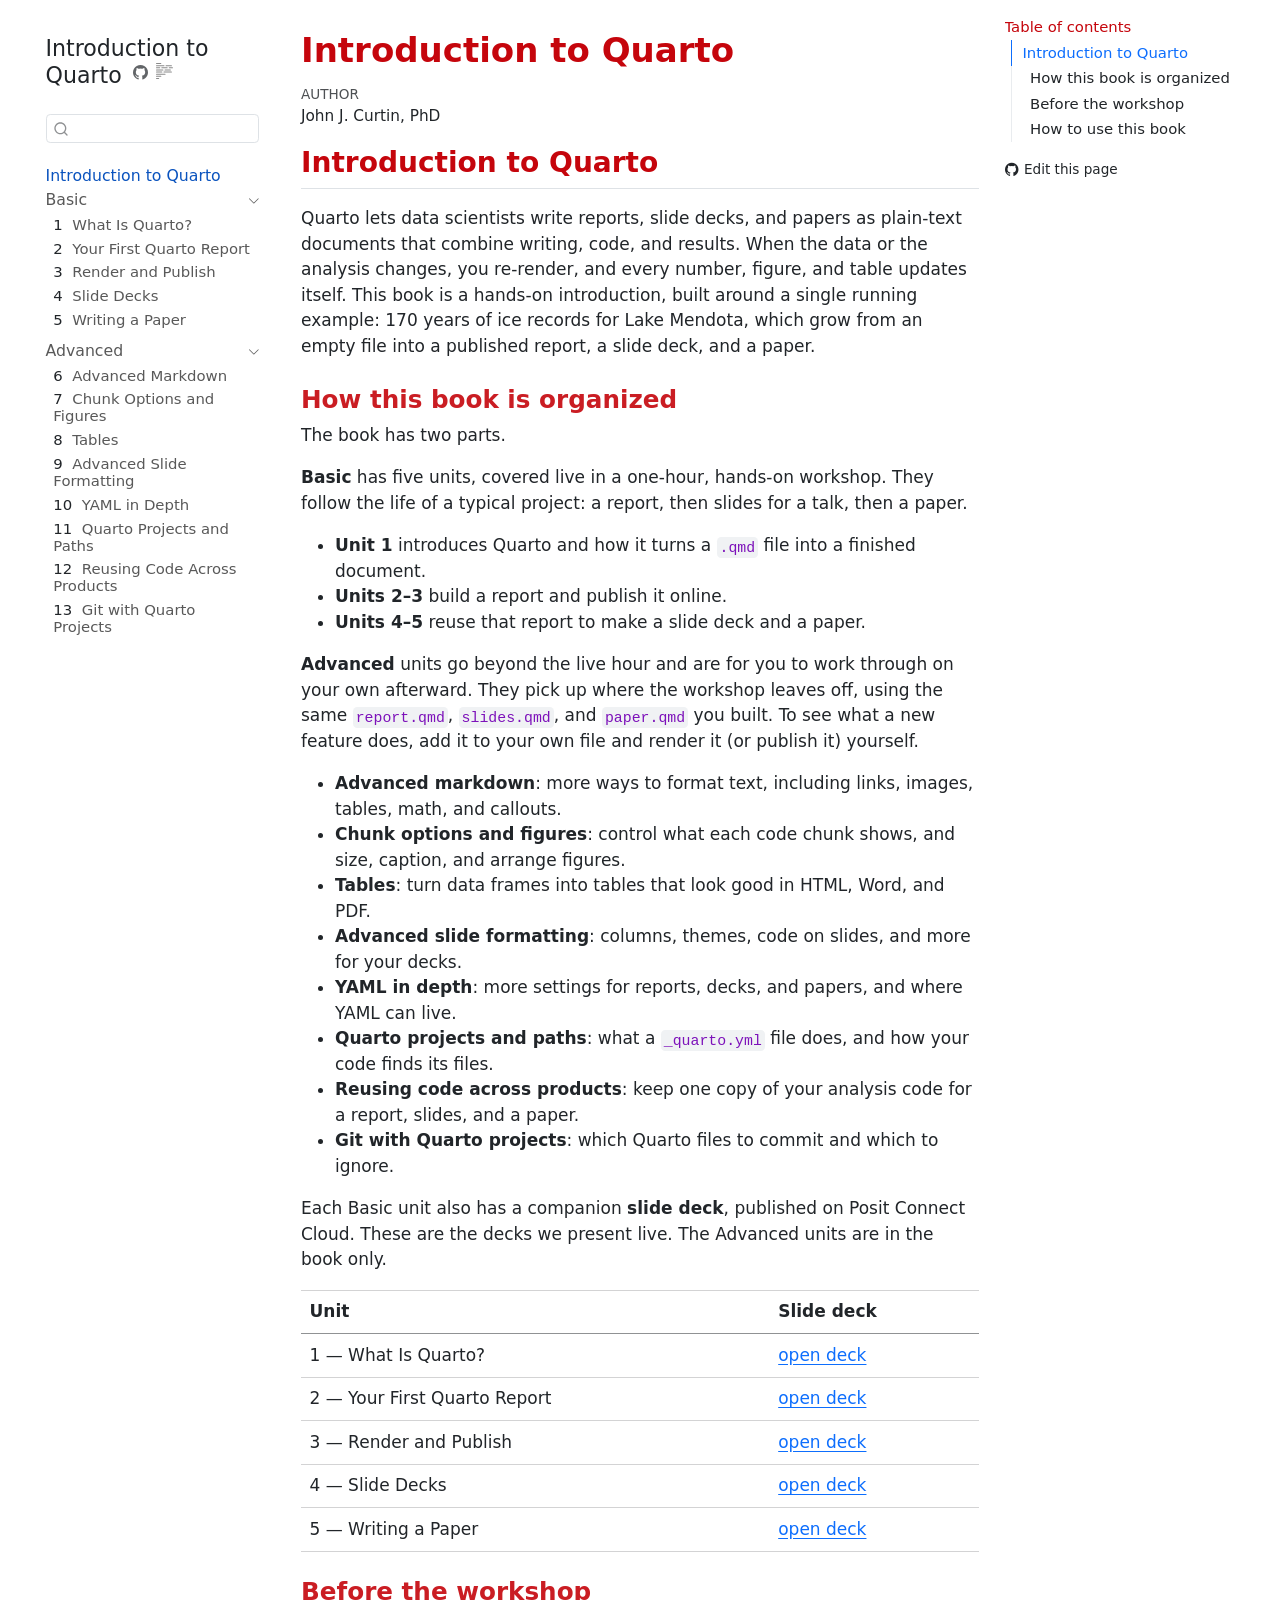
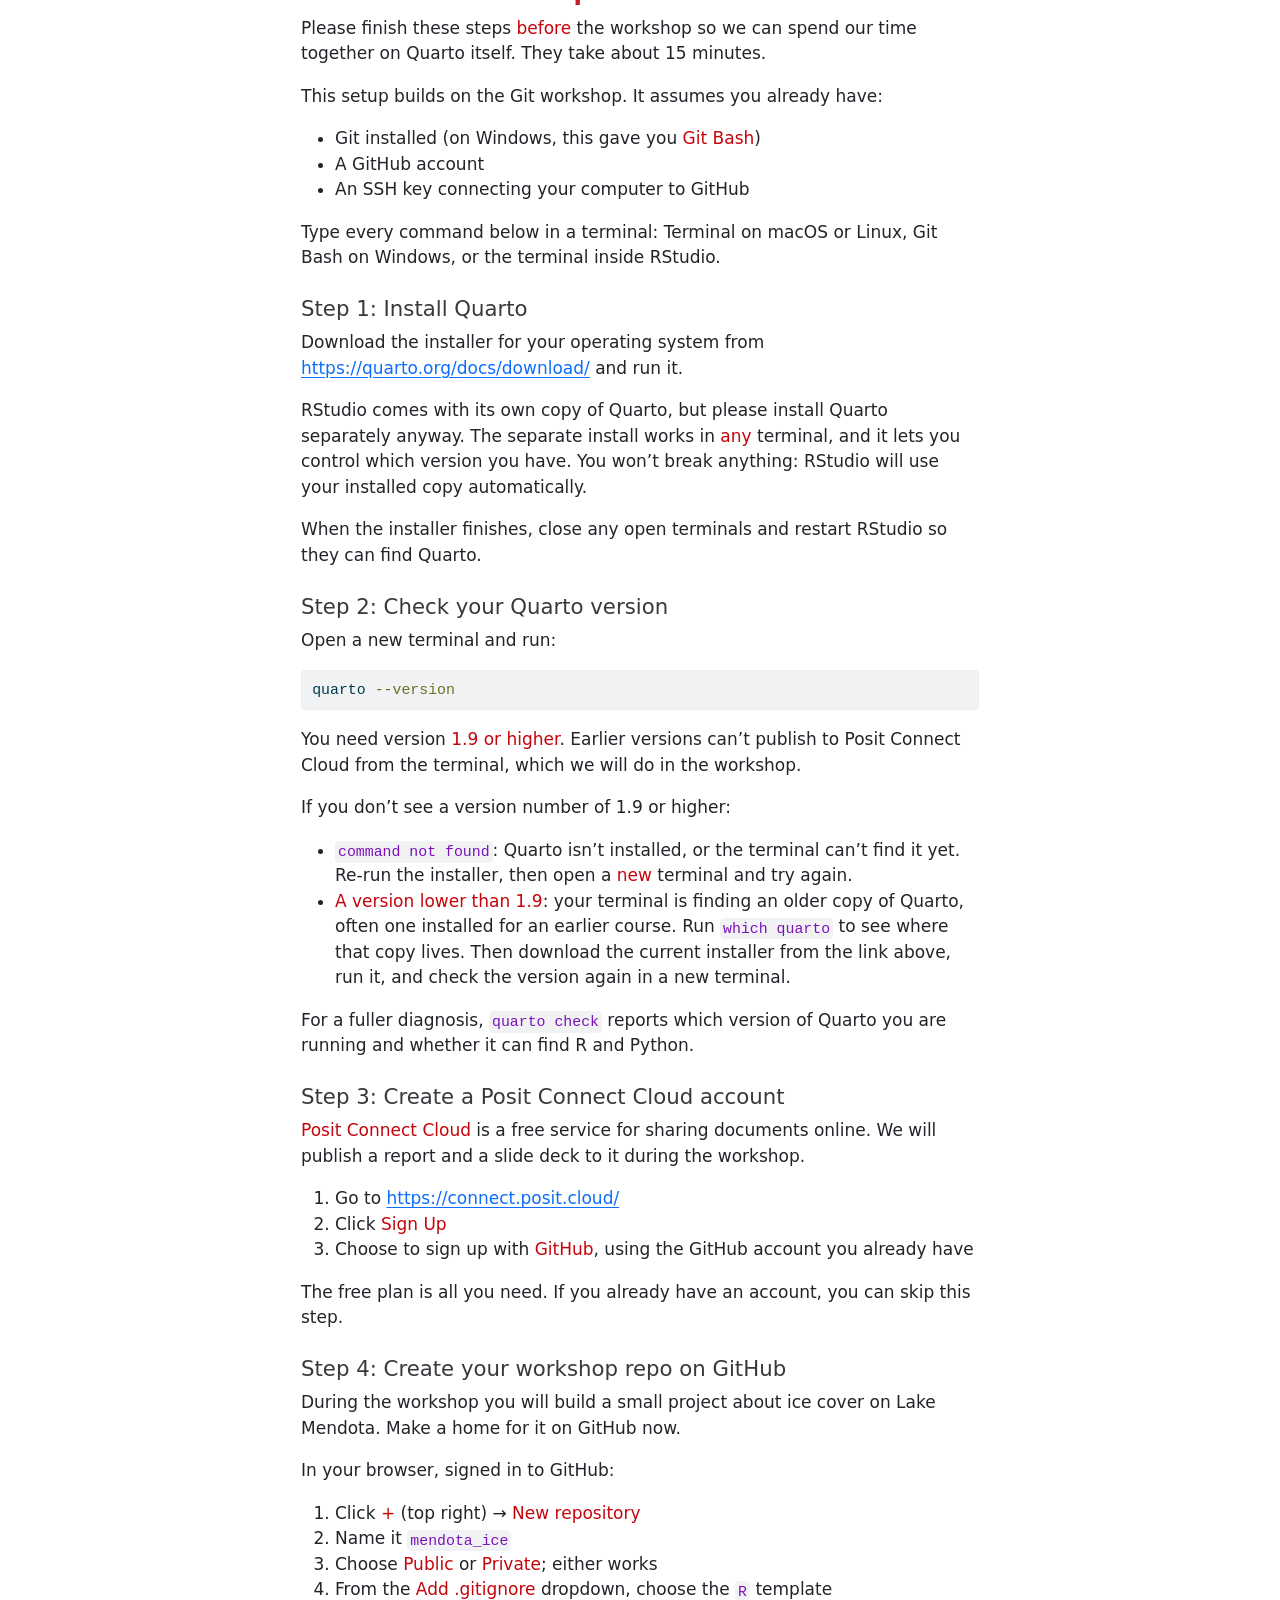
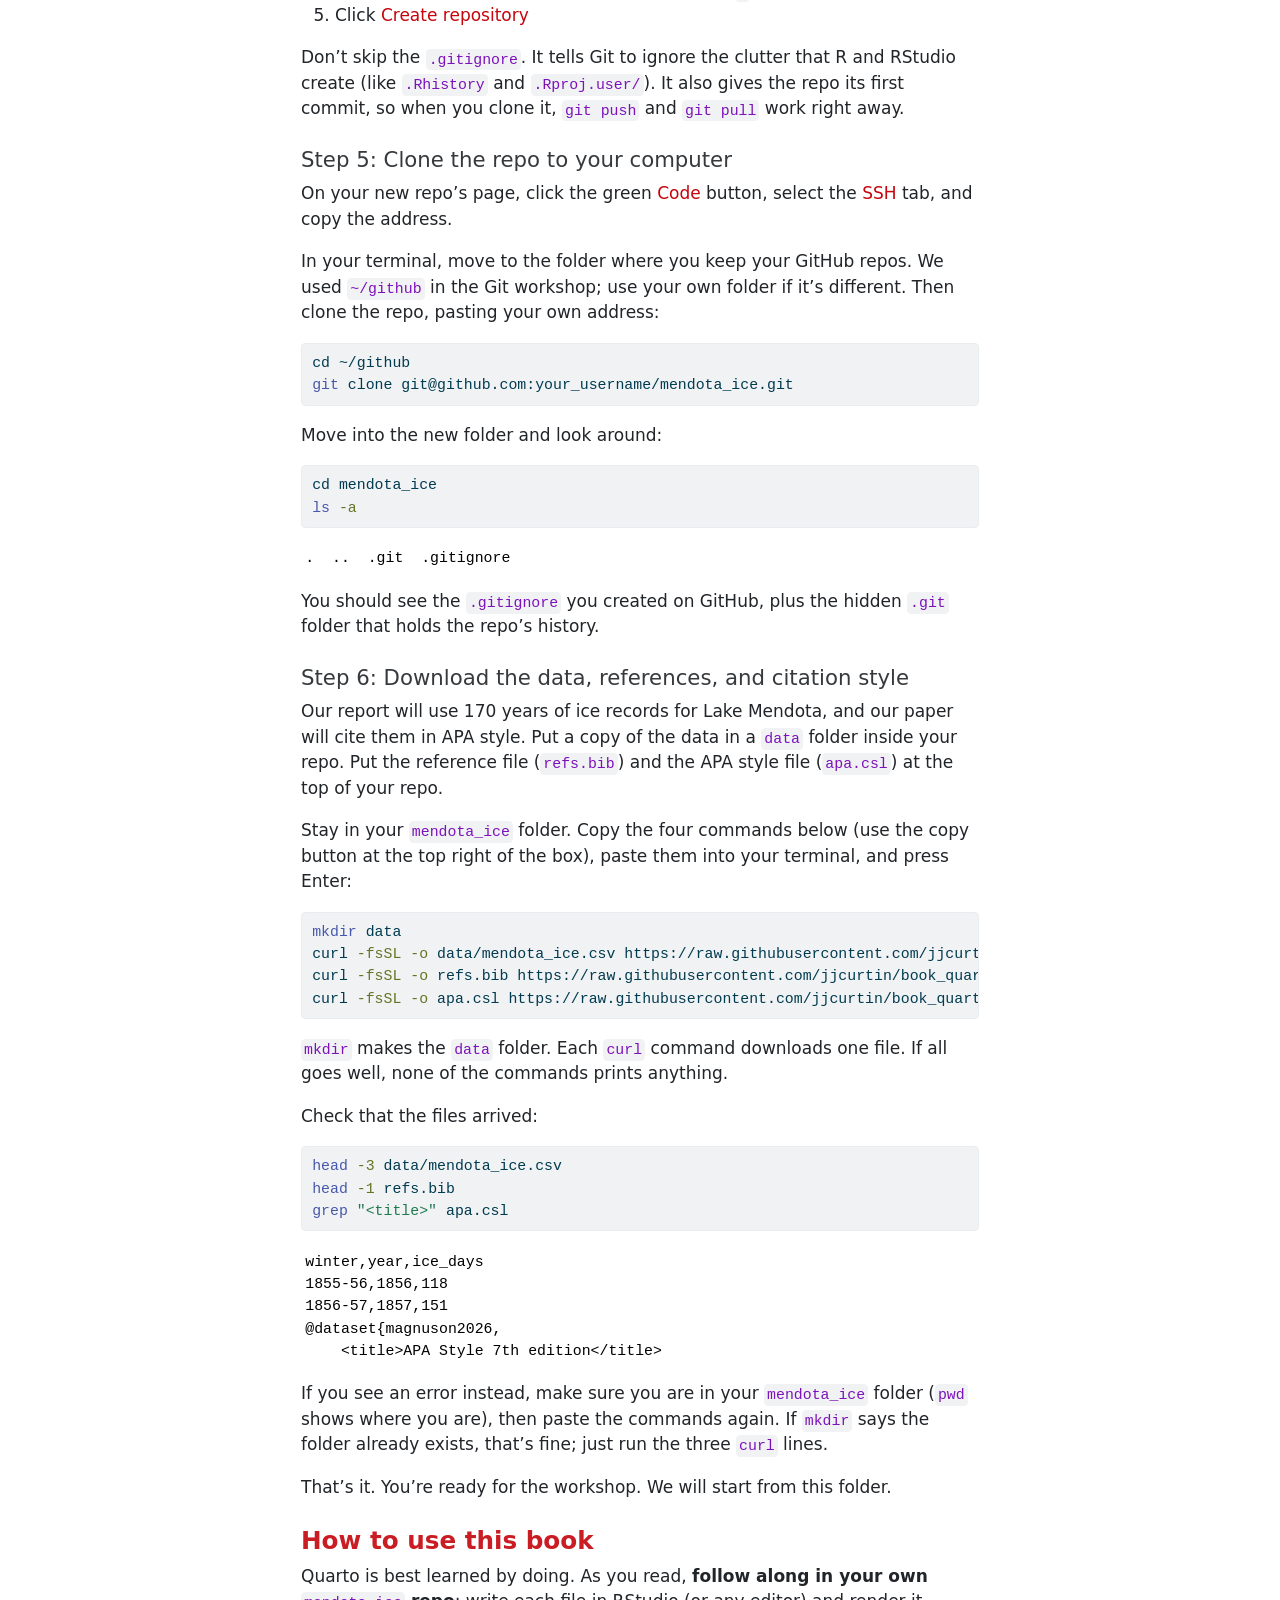
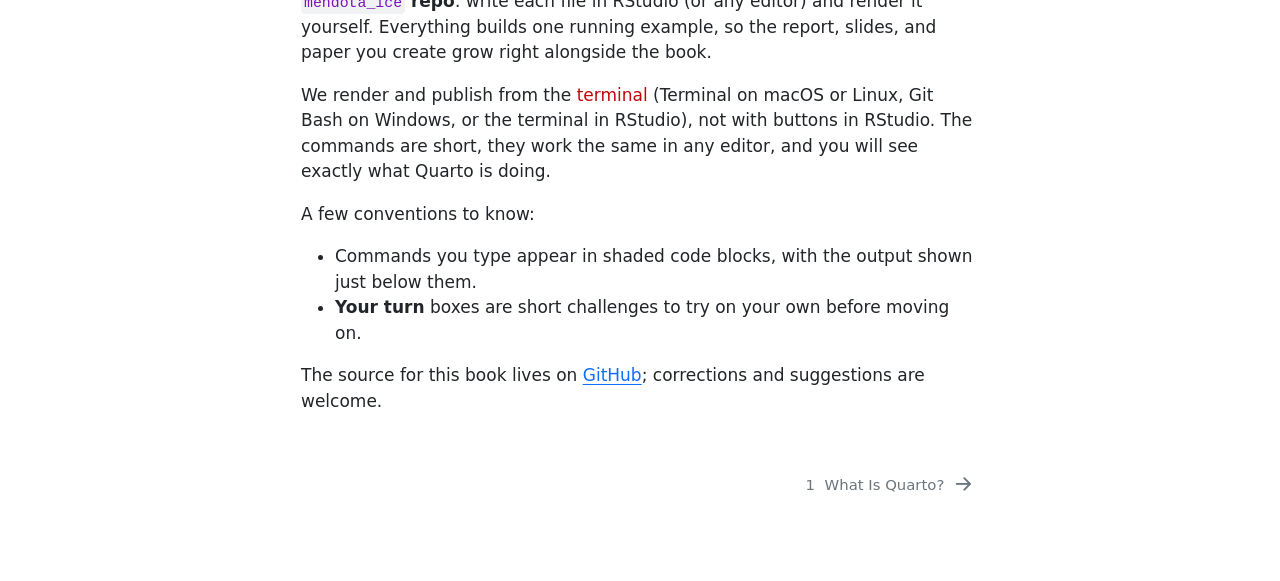
==== commit 6b7ddf4f: "Built site for gh-pages" ====
--- a/index.html
+++ b/index.html
@@ -211,8 +211,50 @@
       <ul id="quarto-sidebar-section-2" aria-labelledby="quarto-sidebar-section-2-label" class="collapse list-unstyled sidebar-section depth1 show">  
           <li class="sidebar-item">
   <div class="sidebar-item-container"> 
+  <a href="./markdown.html" class="sidebar-item-text sidebar-link">
+ <span class="menu-text"><span class="chapter-number">6</span>&nbsp; <span class="chapter-title">Advanced Markdown</span></span></a>
+  </div>
+</li>
+          <li class="sidebar-item">
+  <div class="sidebar-item-container"> 
+  <a href="./chunk_options.html" class="sidebar-item-text sidebar-link">
+ <span class="menu-text"><span class="chapter-number">7</span>&nbsp; <span class="chapter-title">Chunk Options and Figures</span></span></a>
+  </div>
+</li>
+          <li class="sidebar-item">
+  <div class="sidebar-item-container"> 
+  <a href="./tables.html" class="sidebar-item-text sidebar-link">
+ <span class="menu-text"><span class="chapter-number">8</span>&nbsp; <span class="chapter-title">Tables</span></span></a>
+  </div>
+</li>
+          <li class="sidebar-item">
+  <div class="sidebar-item-container"> 
+  <a href="./slide_formatting.html" class="sidebar-item-text sidebar-link">
+ <span class="menu-text"><span class="chapter-number">9</span>&nbsp; <span class="chapter-title">Advanced Slide Formatting</span></span></a>
+  </div>
+</li>
+          <li class="sidebar-item">
+  <div class="sidebar-item-container"> 
+  <a href="./yaml.html" class="sidebar-item-text sidebar-link">
+ <span class="menu-text"><span class="chapter-number">10</span>&nbsp; <span class="chapter-title">YAML in Depth</span></span></a>
+  </div>
+</li>
+          <li class="sidebar-item">
+  <div class="sidebar-item-container"> 
+  <a href="./projects_paths.html" class="sidebar-item-text sidebar-link">
+ <span class="menu-text"><span class="chapter-number">11</span>&nbsp; <span class="chapter-title">Quarto Projects and Paths</span></span></a>
+  </div>
+</li>
+          <li class="sidebar-item">
+  <div class="sidebar-item-container"> 
+  <a href="./reuse_code.html" class="sidebar-item-text sidebar-link">
+ <span class="menu-text"><span class="chapter-number">12</span>&nbsp; <span class="chapter-title">Reusing Code Across Products</span></span></a>
+  </div>
+</li>
+          <li class="sidebar-item">
+  <div class="sidebar-item-container"> 
   <a href="./git_quarto.html" class="sidebar-item-text sidebar-link">
- <span class="menu-text"><span class="chapter-number">6</span>&nbsp; <span class="chapter-title">Git with Quarto Projects</span></span></a>
+ <span class="menu-text"><span class="chapter-number">13</span>&nbsp; <span class="chapter-title">Git with Quarto Projects</span></span></a>
   </div>
 </li>
       </ul>
@@ -278,9 +320,15 @@
 </ul>
 <p><strong>Advanced</strong> units go beyond the live hour and are for you to work through on your own afterward. They pick up where the workshop leaves off, using the same <code>report.qmd</code>, <code>slides.qmd</code>, and <code>paper.qmd</code> you built. To see what a new feature does, add it to your own file and render it (or publish it) yourself.</p>
 <ul>
-<li><strong>Git with Quarto projects</strong> covers which Quarto files to commit and which to ignore.</li>
+<li><strong>Advanced markdown</strong>: more ways to format text, including links, images, tables, math, and callouts.</li>
+<li><strong>Chunk options and figures</strong>: control what each code chunk shows, and size, caption, and arrange figures.</li>
+<li><strong>Tables</strong>: turn data frames into tables that look good in HTML, Word, and PDF.</li>
+<li><strong>Advanced slide formatting</strong>: columns, themes, code on slides, and more for your decks.</li>
+<li><strong>YAML in depth</strong>: more settings for reports, decks, and papers, and where YAML can live.</li>
+<li><strong>Quarto projects and paths</strong>: what a <code>_quarto.yml</code> file does, and how your code finds its files.</li>
+<li><strong>Reusing code across products</strong>: keep one copy of your analysis code for a report, slides, and a paper.</li>
+<li><strong>Git with Quarto projects</strong>: which Quarto files to commit and which to ignore.</li>
 </ul>
-<!-- TODO: add advanced units (advanced markdown, chunk options & tables, advanced slide formatting, YAML in depth, DRY, cheatsheet) to this list as they are written -->
 <p>Each Basic unit also has a companion <strong>slide deck</strong>, published on Posit Connect Cloud. These are the decks we present live. The Advanced units are in the book only.</p>
 <table class="caption-top table">
 <thead>
--- a/book.css
+++ b/book.css
@@ -17,3 +17,11 @@
   background-color: honeydew;
   border-radius: 4px;
 }
+
+/* Rendered result of a markdown example (Advanced Markdown unit) */
+.rendered {
+  background-color: honeydew;
+  border-radius: 4px;
+  padding: 0.75em 1em 0.1em 1em;
+  margin-bottom: 1em;
+}
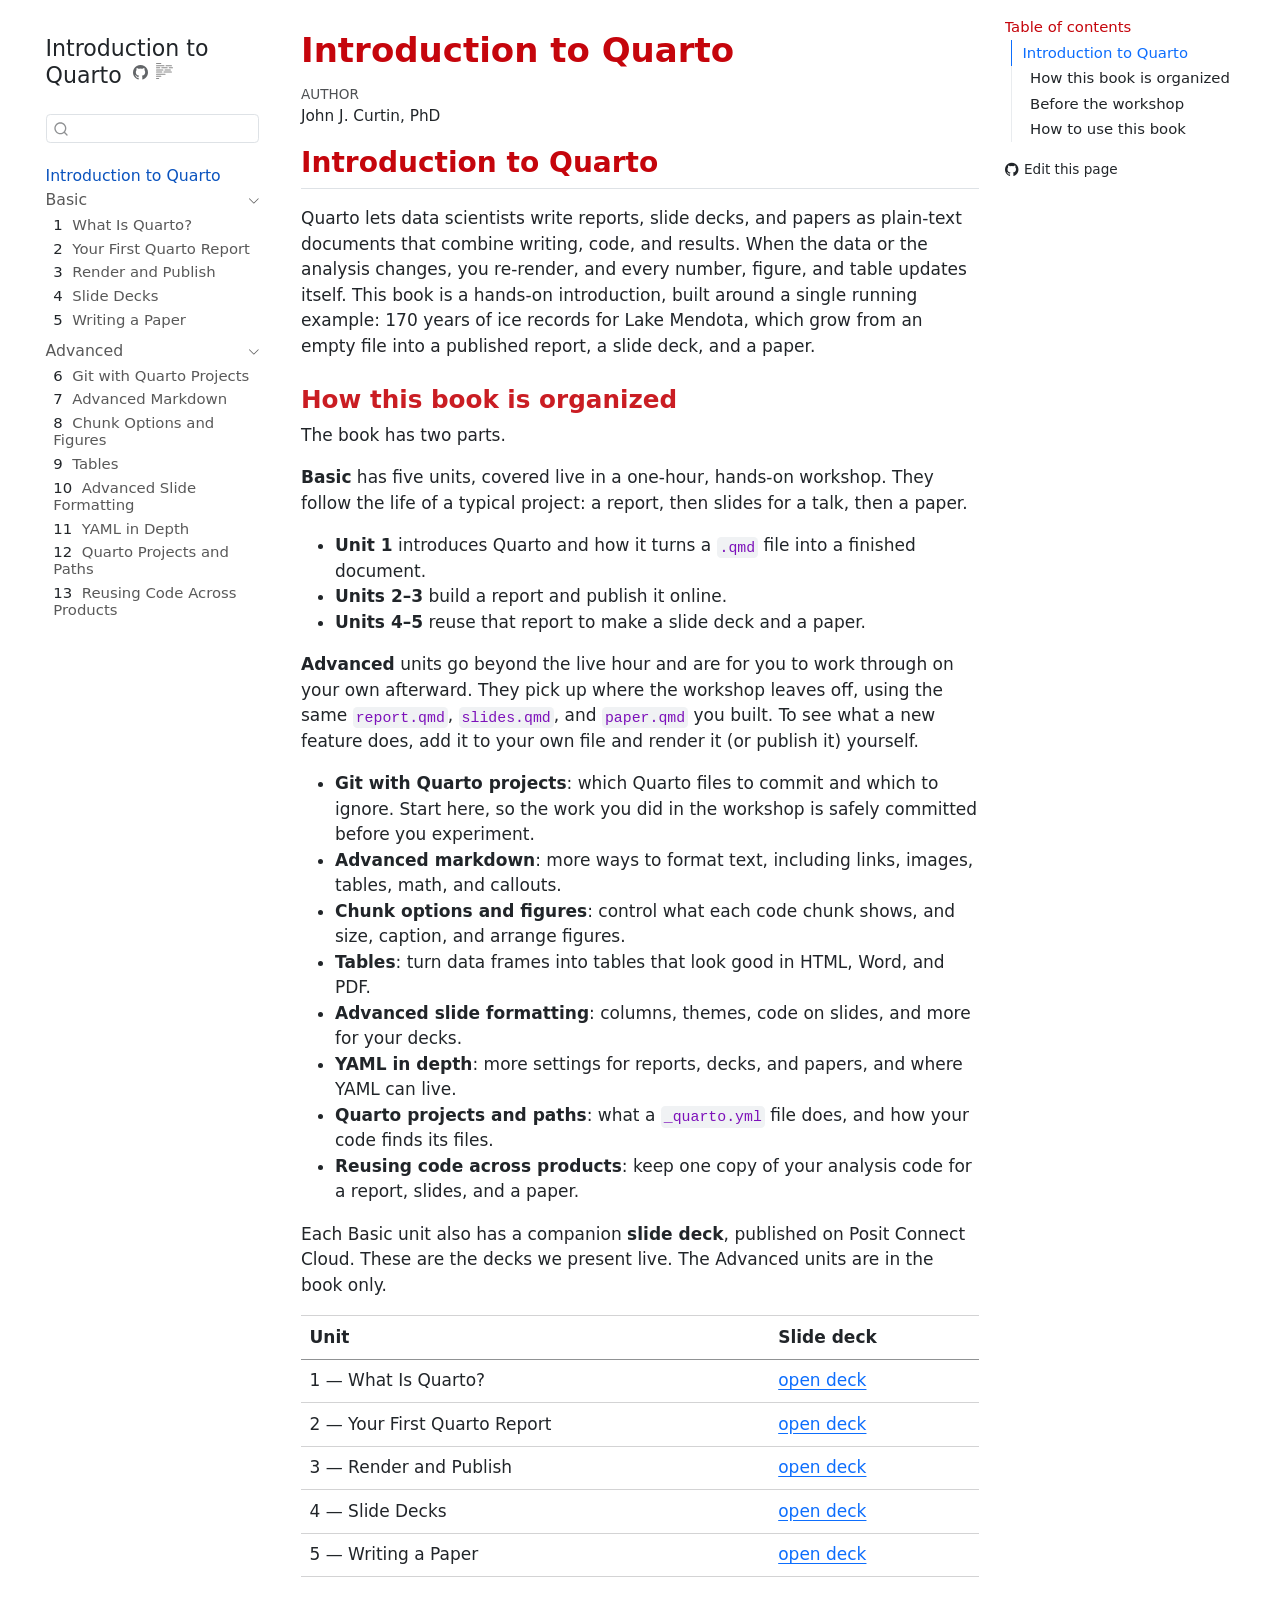
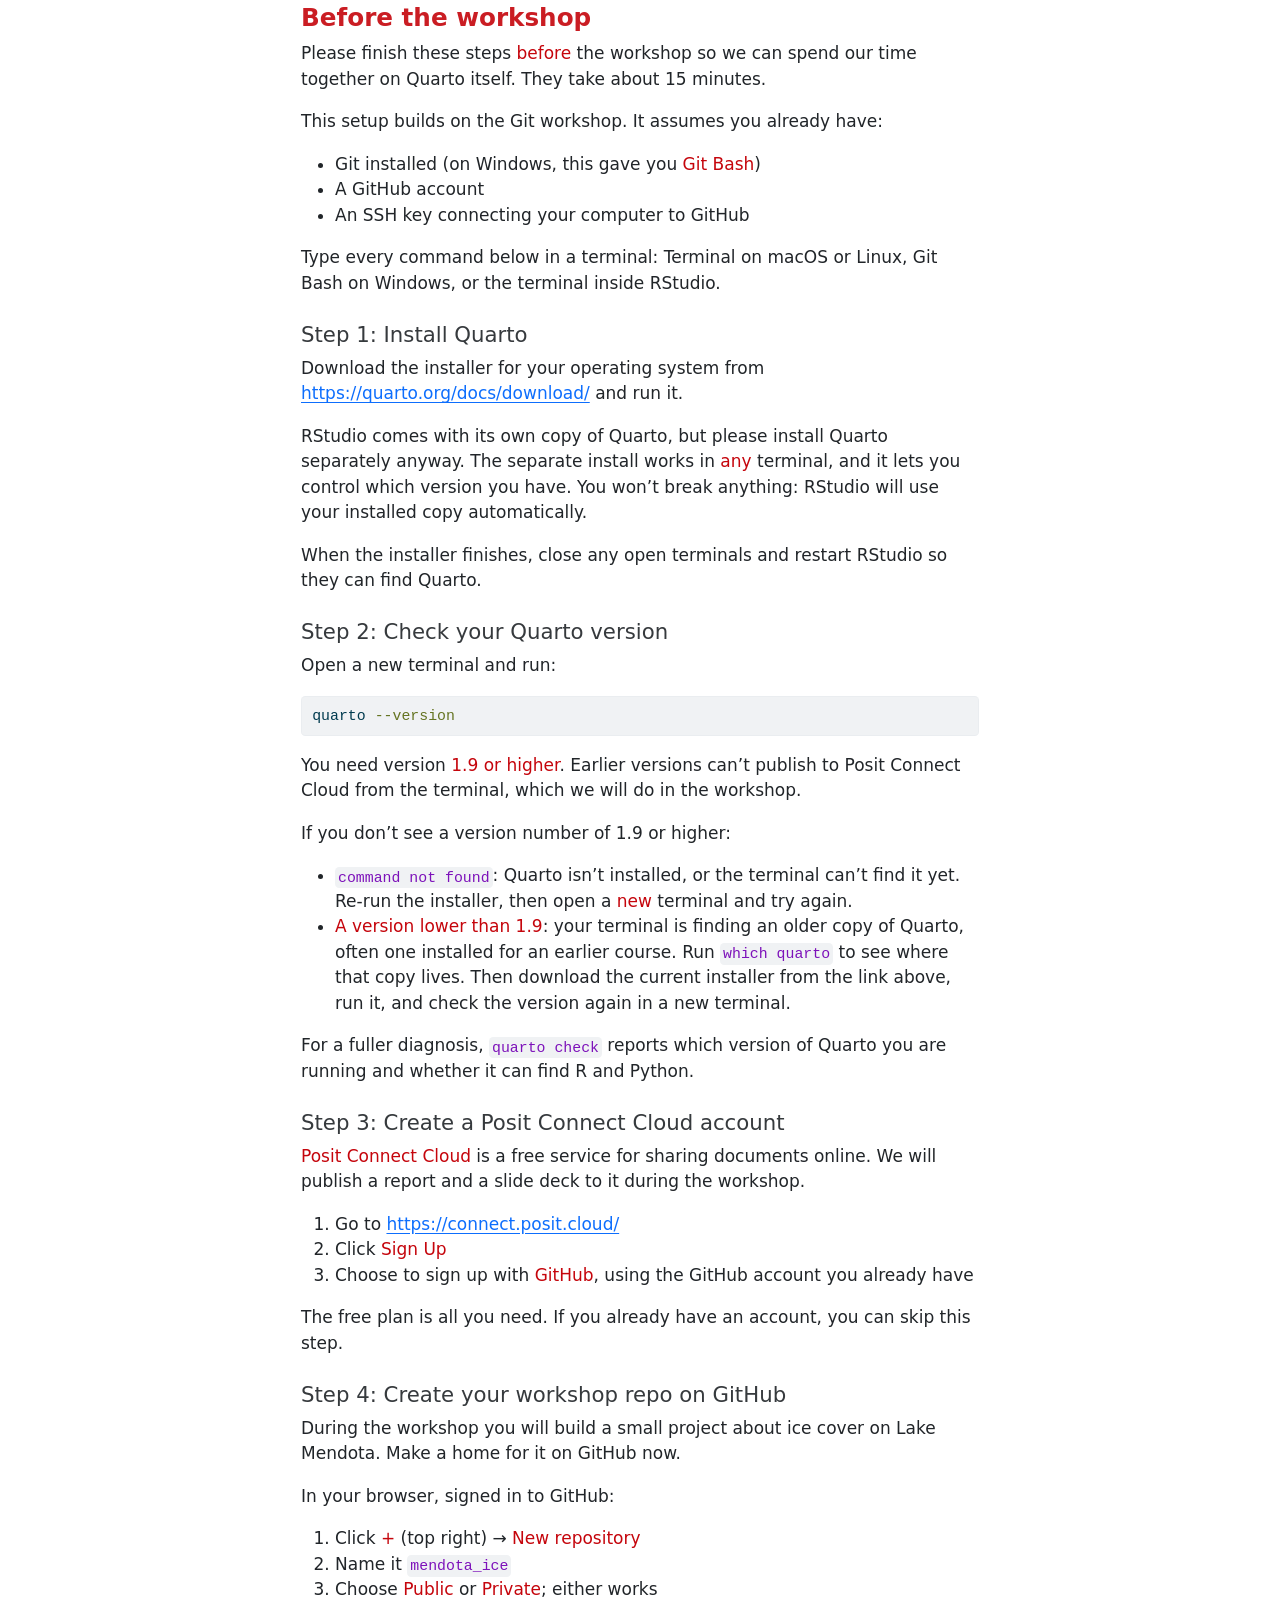
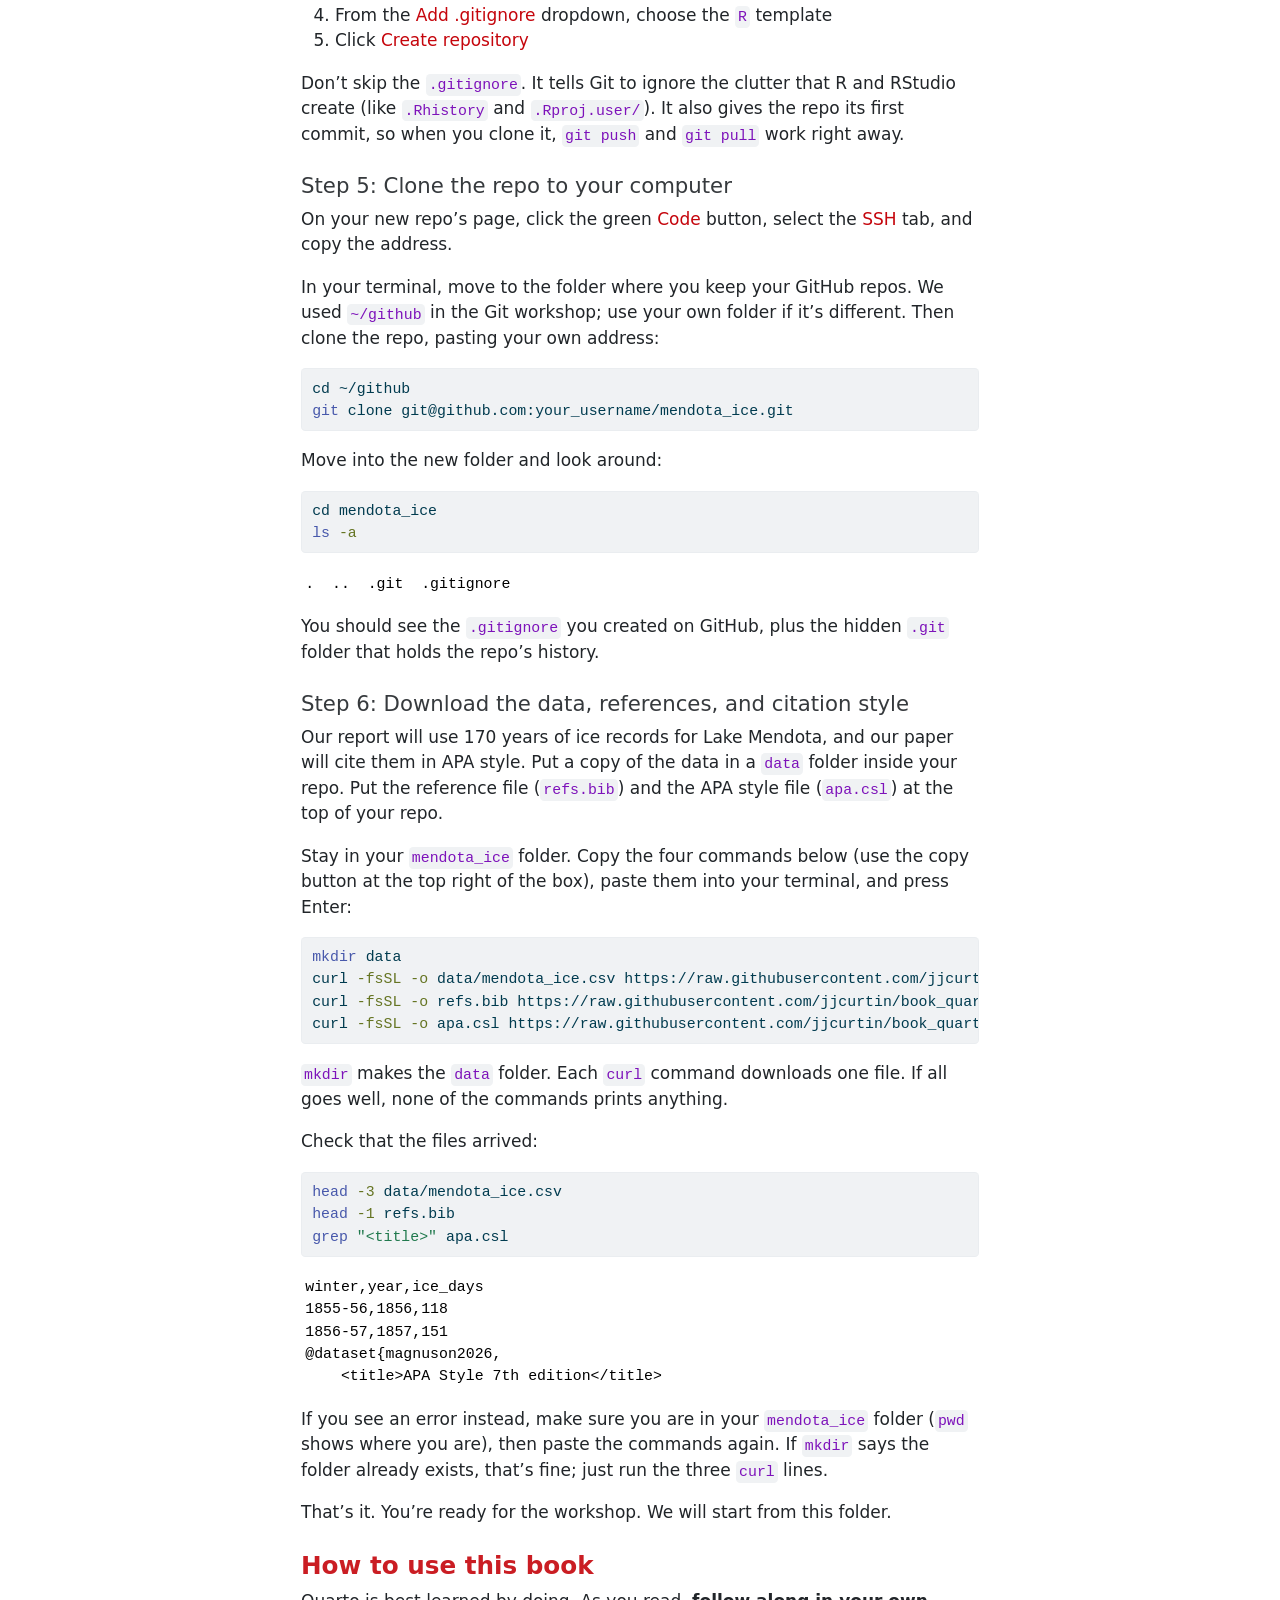
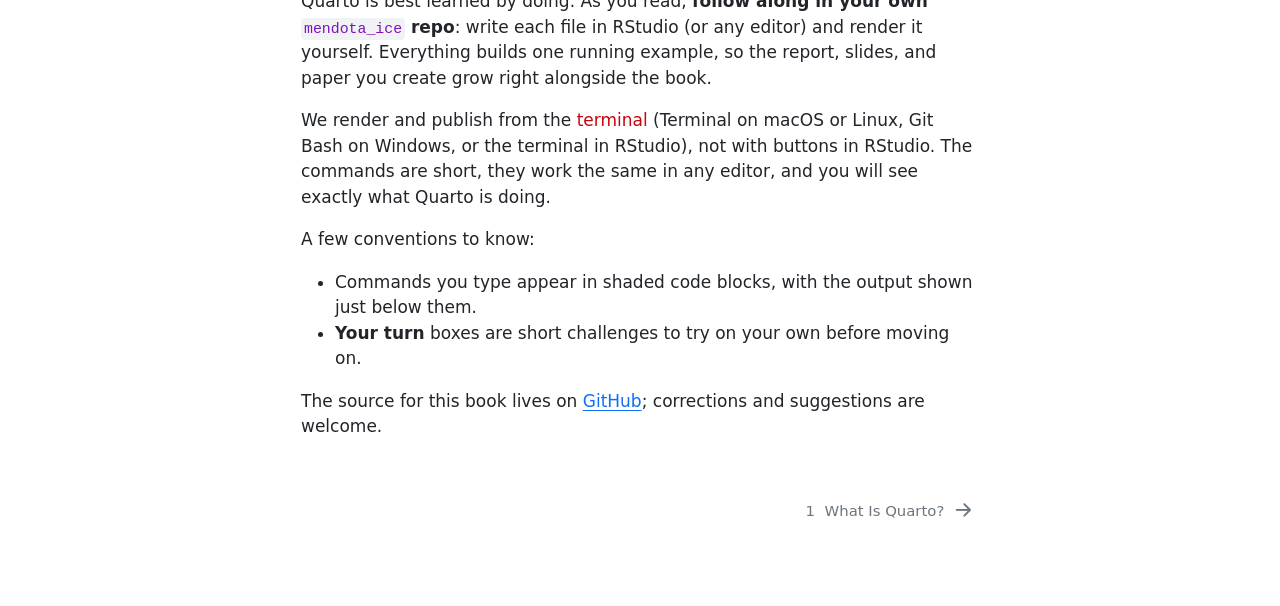
==== commit c23ba78f: "Built site for gh-pages" ====
--- a/index.html
+++ b/index.html
@@ -211,50 +211,50 @@
       <ul id="quarto-sidebar-section-2" aria-labelledby="quarto-sidebar-section-2-label" class="collapse list-unstyled sidebar-section depth1 show">  
           <li class="sidebar-item">
   <div class="sidebar-item-container"> 
+  <a href="./git_quarto.html" class="sidebar-item-text sidebar-link">
+ <span class="menu-text"><span class="chapter-number">6</span>&nbsp; <span class="chapter-title">Git with Quarto Projects</span></span></a>
+  </div>
+</li>
+          <li class="sidebar-item">
+  <div class="sidebar-item-container"> 
   <a href="./markdown.html" class="sidebar-item-text sidebar-link">
- <span class="menu-text"><span class="chapter-number">6</span>&nbsp; <span class="chapter-title">Advanced Markdown</span></span></a>
+ <span class="menu-text"><span class="chapter-number">7</span>&nbsp; <span class="chapter-title">Advanced Markdown</span></span></a>
   </div>
 </li>
           <li class="sidebar-item">
   <div class="sidebar-item-container"> 
   <a href="./chunk_options.html" class="sidebar-item-text sidebar-link">
- <span class="menu-text"><span class="chapter-number">7</span>&nbsp; <span class="chapter-title">Chunk Options and Figures</span></span></a>
+ <span class="menu-text"><span class="chapter-number">8</span>&nbsp; <span class="chapter-title">Chunk Options and Figures</span></span></a>
   </div>
 </li>
           <li class="sidebar-item">
   <div class="sidebar-item-container"> 
   <a href="./tables.html" class="sidebar-item-text sidebar-link">
- <span class="menu-text"><span class="chapter-number">8</span>&nbsp; <span class="chapter-title">Tables</span></span></a>
+ <span class="menu-text"><span class="chapter-number">9</span>&nbsp; <span class="chapter-title">Tables</span></span></a>
   </div>
 </li>
           <li class="sidebar-item">
   <div class="sidebar-item-container"> 
   <a href="./slide_formatting.html" class="sidebar-item-text sidebar-link">
- <span class="menu-text"><span class="chapter-number">9</span>&nbsp; <span class="chapter-title">Advanced Slide Formatting</span></span></a>
+ <span class="menu-text"><span class="chapter-number">10</span>&nbsp; <span class="chapter-title">Advanced Slide Formatting</span></span></a>
   </div>
 </li>
           <li class="sidebar-item">
   <div class="sidebar-item-container"> 
   <a href="./yaml.html" class="sidebar-item-text sidebar-link">
- <span class="menu-text"><span class="chapter-number">10</span>&nbsp; <span class="chapter-title">YAML in Depth</span></span></a>
+ <span class="menu-text"><span class="chapter-number">11</span>&nbsp; <span class="chapter-title">YAML in Depth</span></span></a>
   </div>
 </li>
           <li class="sidebar-item">
   <div class="sidebar-item-container"> 
   <a href="./projects_paths.html" class="sidebar-item-text sidebar-link">
- <span class="menu-text"><span class="chapter-number">11</span>&nbsp; <span class="chapter-title">Quarto Projects and Paths</span></span></a>
+ <span class="menu-text"><span class="chapter-number">12</span>&nbsp; <span class="chapter-title">Quarto Projects and Paths</span></span></a>
   </div>
 </li>
           <li class="sidebar-item">
   <div class="sidebar-item-container"> 
   <a href="./reuse_code.html" class="sidebar-item-text sidebar-link">
- <span class="menu-text"><span class="chapter-number">12</span>&nbsp; <span class="chapter-title">Reusing Code Across Products</span></span></a>
-  </div>
-</li>
-          <li class="sidebar-item">
-  <div class="sidebar-item-container"> 
-  <a href="./git_quarto.html" class="sidebar-item-text sidebar-link">
- <span class="menu-text"><span class="chapter-number">13</span>&nbsp; <span class="chapter-title">Git with Quarto Projects</span></span></a>
+ <span class="menu-text"><span class="chapter-number">13</span>&nbsp; <span class="chapter-title">Reusing Code Across Products</span></span></a>
   </div>
 </li>
       </ul>
@@ -320,6 +320,7 @@
 </ul>
 <p><strong>Advanced</strong> units go beyond the live hour and are for you to work through on your own afterward. They pick up where the workshop leaves off, using the same <code>report.qmd</code>, <code>slides.qmd</code>, and <code>paper.qmd</code> you built. To see what a new feature does, add it to your own file and render it (or publish it) yourself.</p>
 <ul>
+<li><strong>Git with Quarto projects</strong>: which Quarto files to commit and which to ignore. Start here, so the work you did in the workshop is safely committed before you experiment.</li>
 <li><strong>Advanced markdown</strong>: more ways to format text, including links, images, tables, math, and callouts.</li>
 <li><strong>Chunk options and figures</strong>: control what each code chunk shows, and size, caption, and arrange figures.</li>
 <li><strong>Tables</strong>: turn data frames into tables that look good in HTML, Word, and PDF.</li>
@@ -327,7 +328,6 @@
 <li><strong>YAML in depth</strong>: more settings for reports, decks, and papers, and where YAML can live.</li>
 <li><strong>Quarto projects and paths</strong>: what a <code>_quarto.yml</code> file does, and how your code finds its files.</li>
 <li><strong>Reusing code across products</strong>: keep one copy of your analysis code for a report, slides, and a paper.</li>
-<li><strong>Git with Quarto projects</strong>: which Quarto files to commit and which to ignore.</li>
 </ul>
 <p>Each Basic unit also has a companion <strong>slide deck</strong>, published on Posit Connect Cloud. These are the decks we present live. The Advanced units are in the book only.</p>
 <table class="caption-top table">
